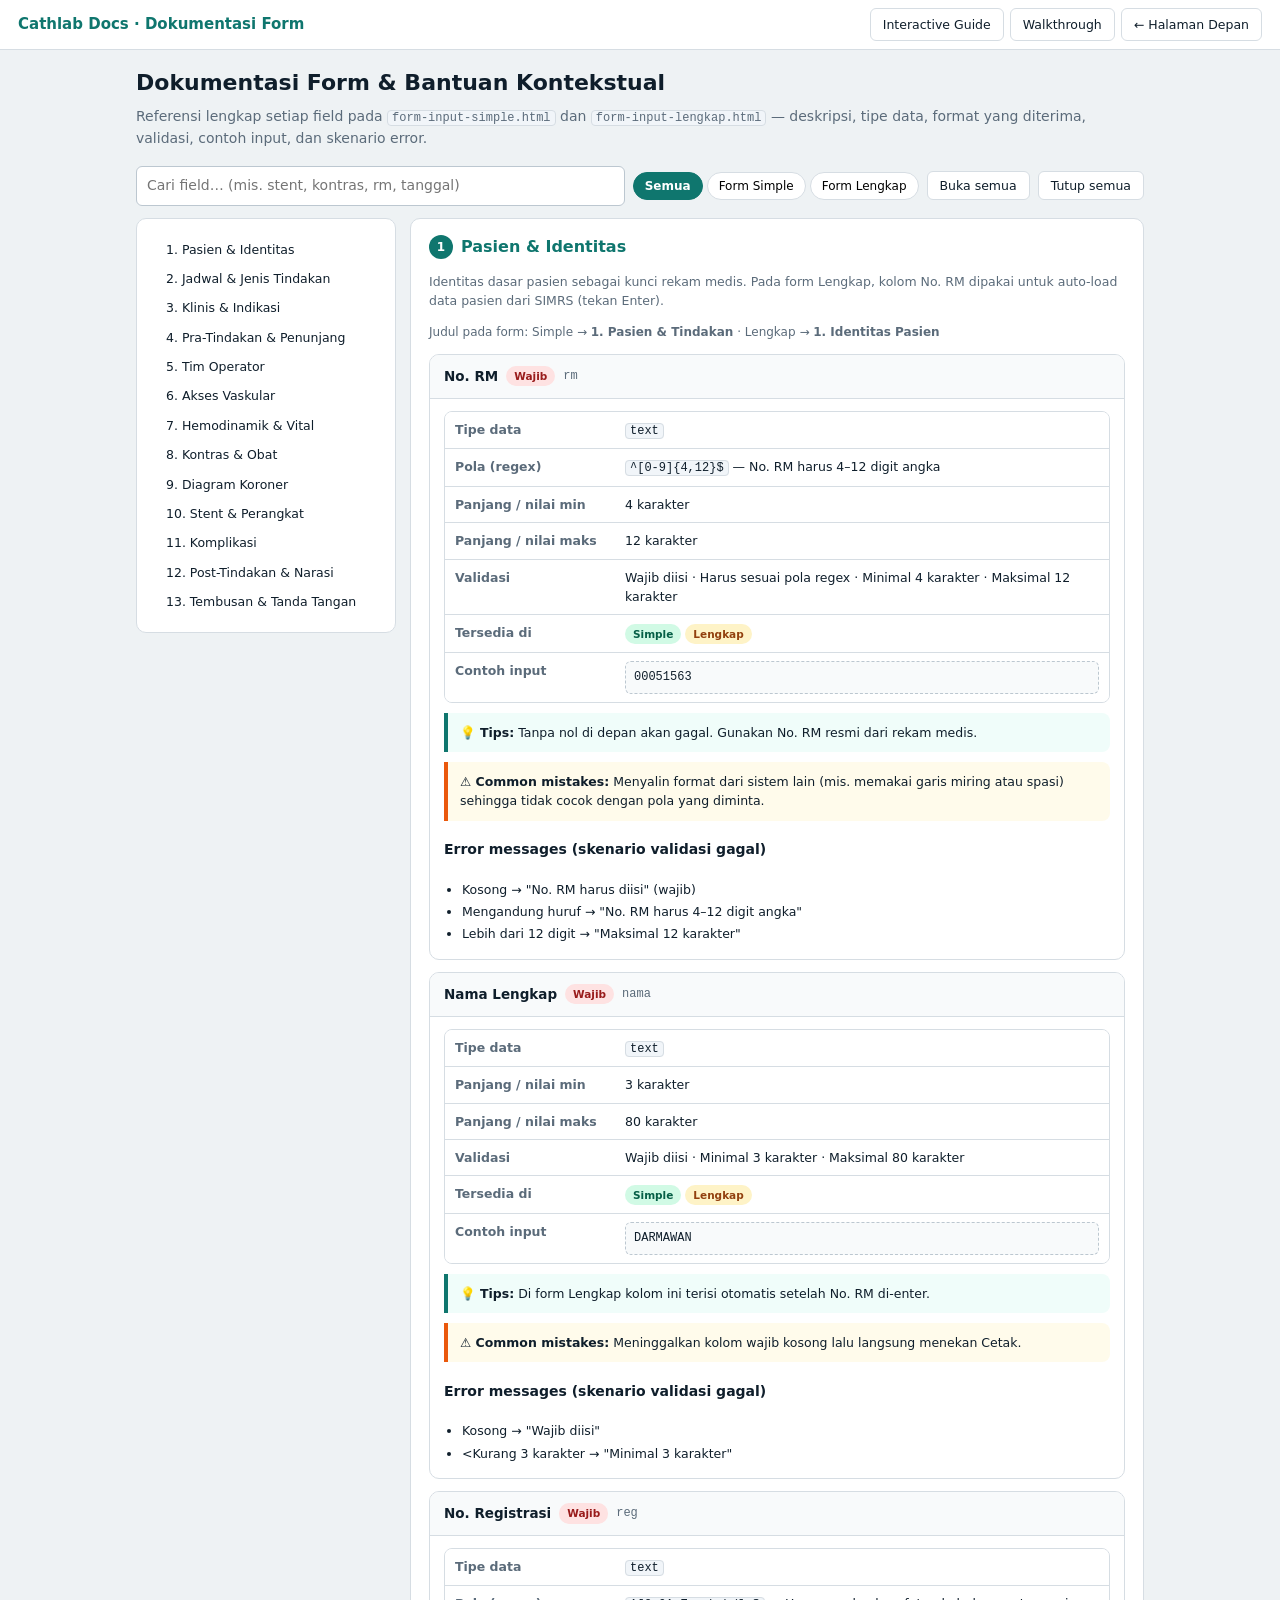
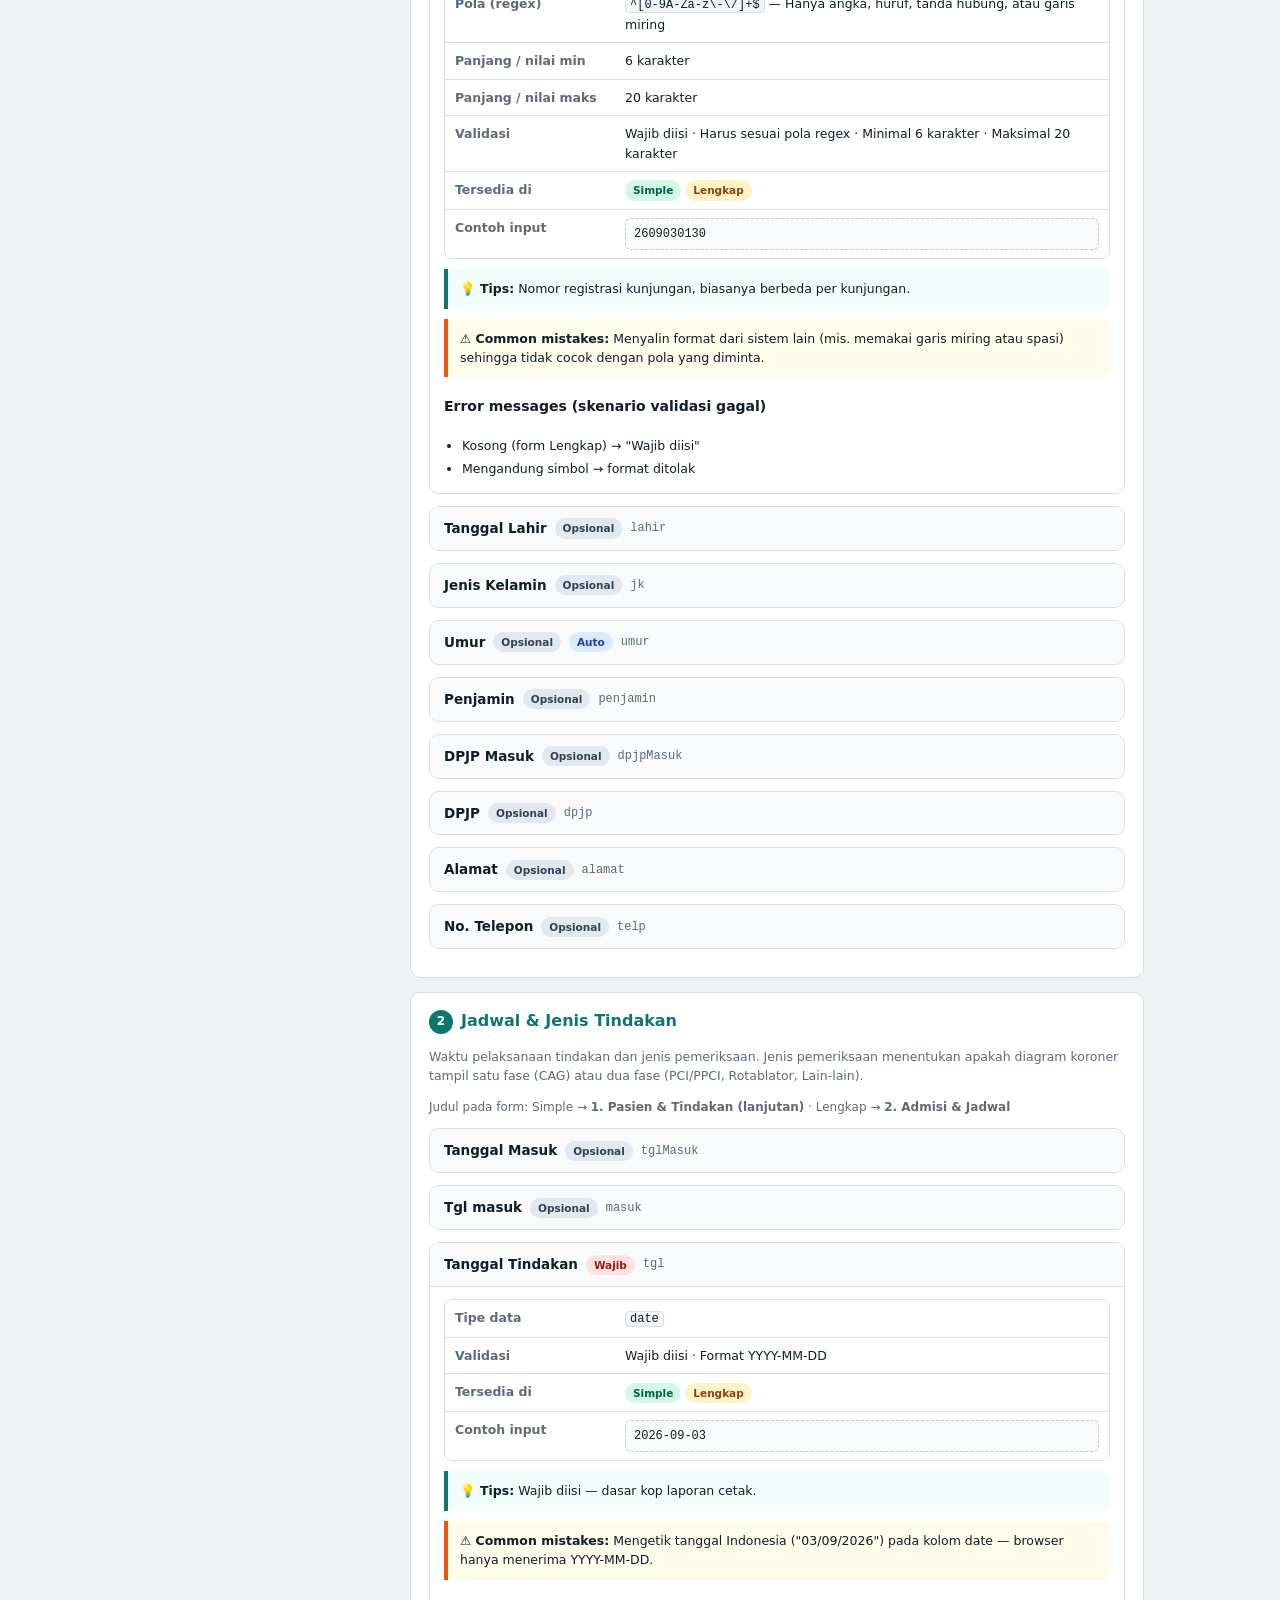
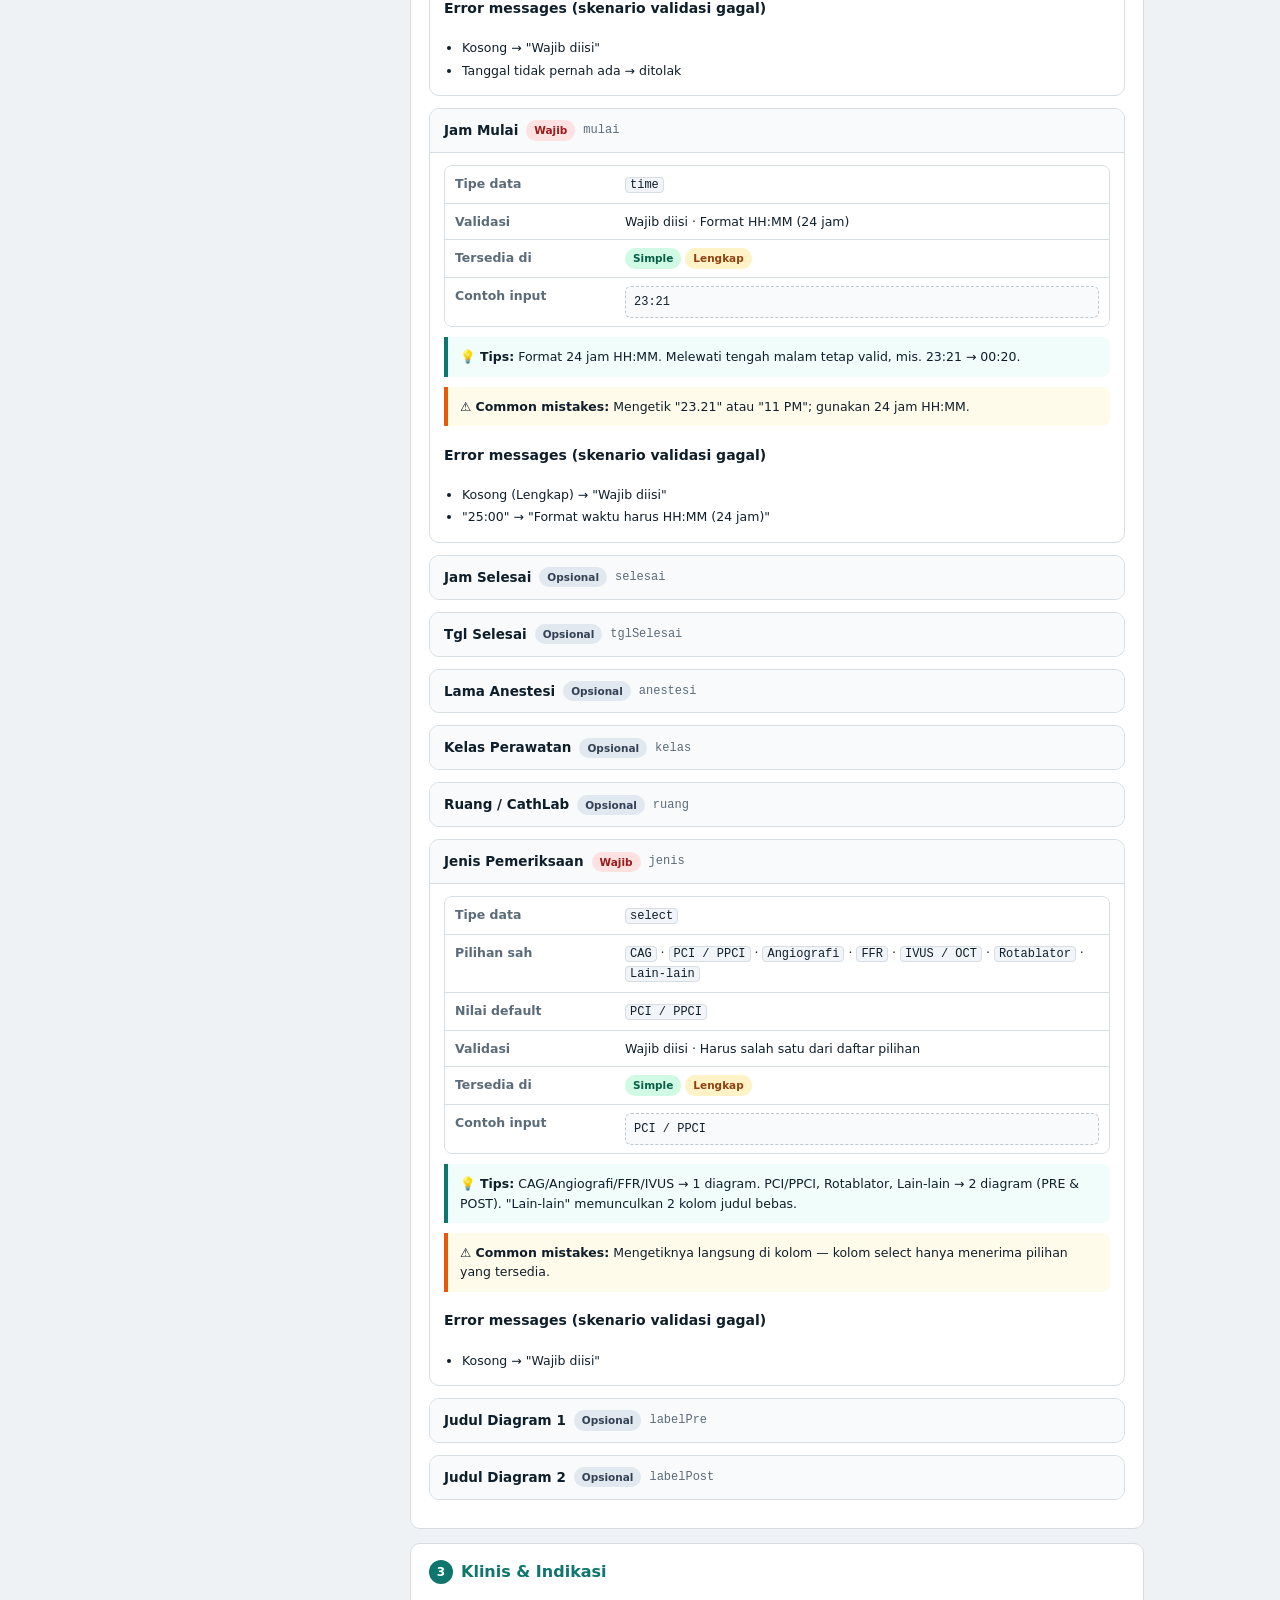
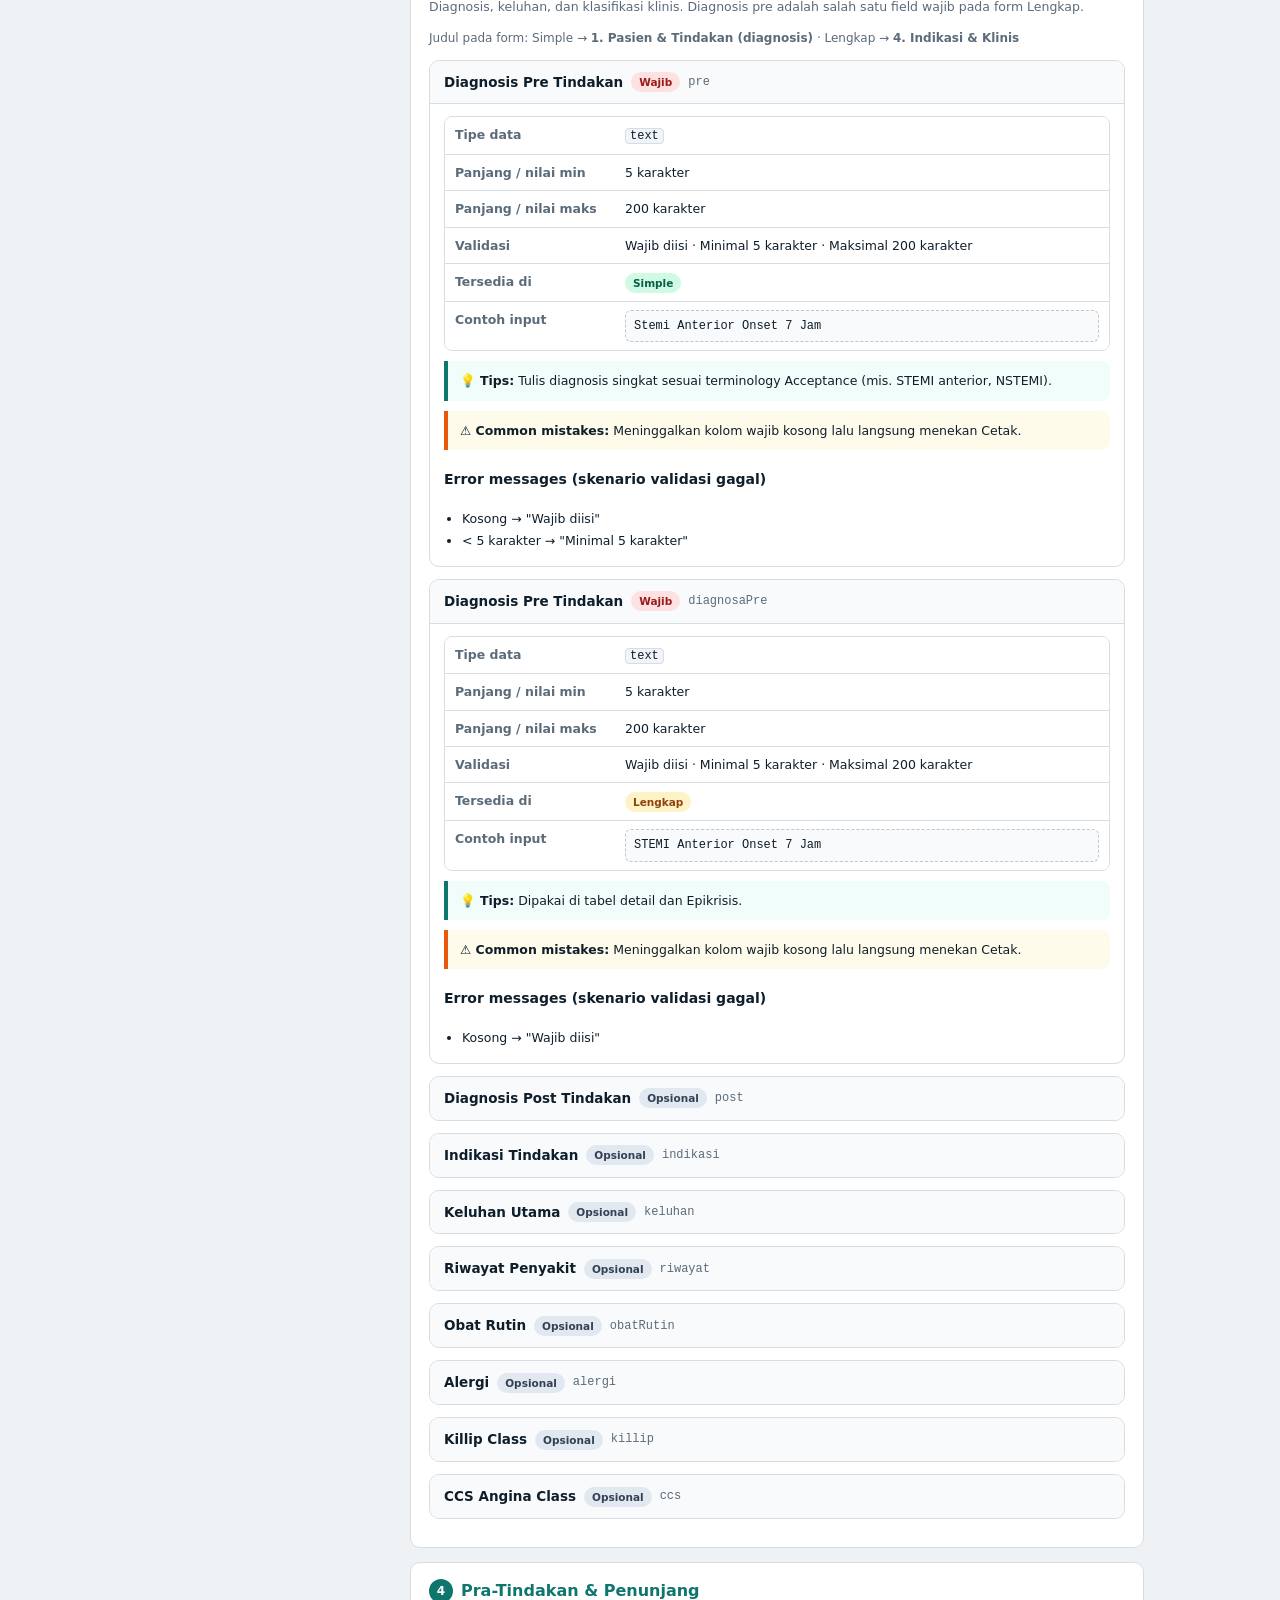
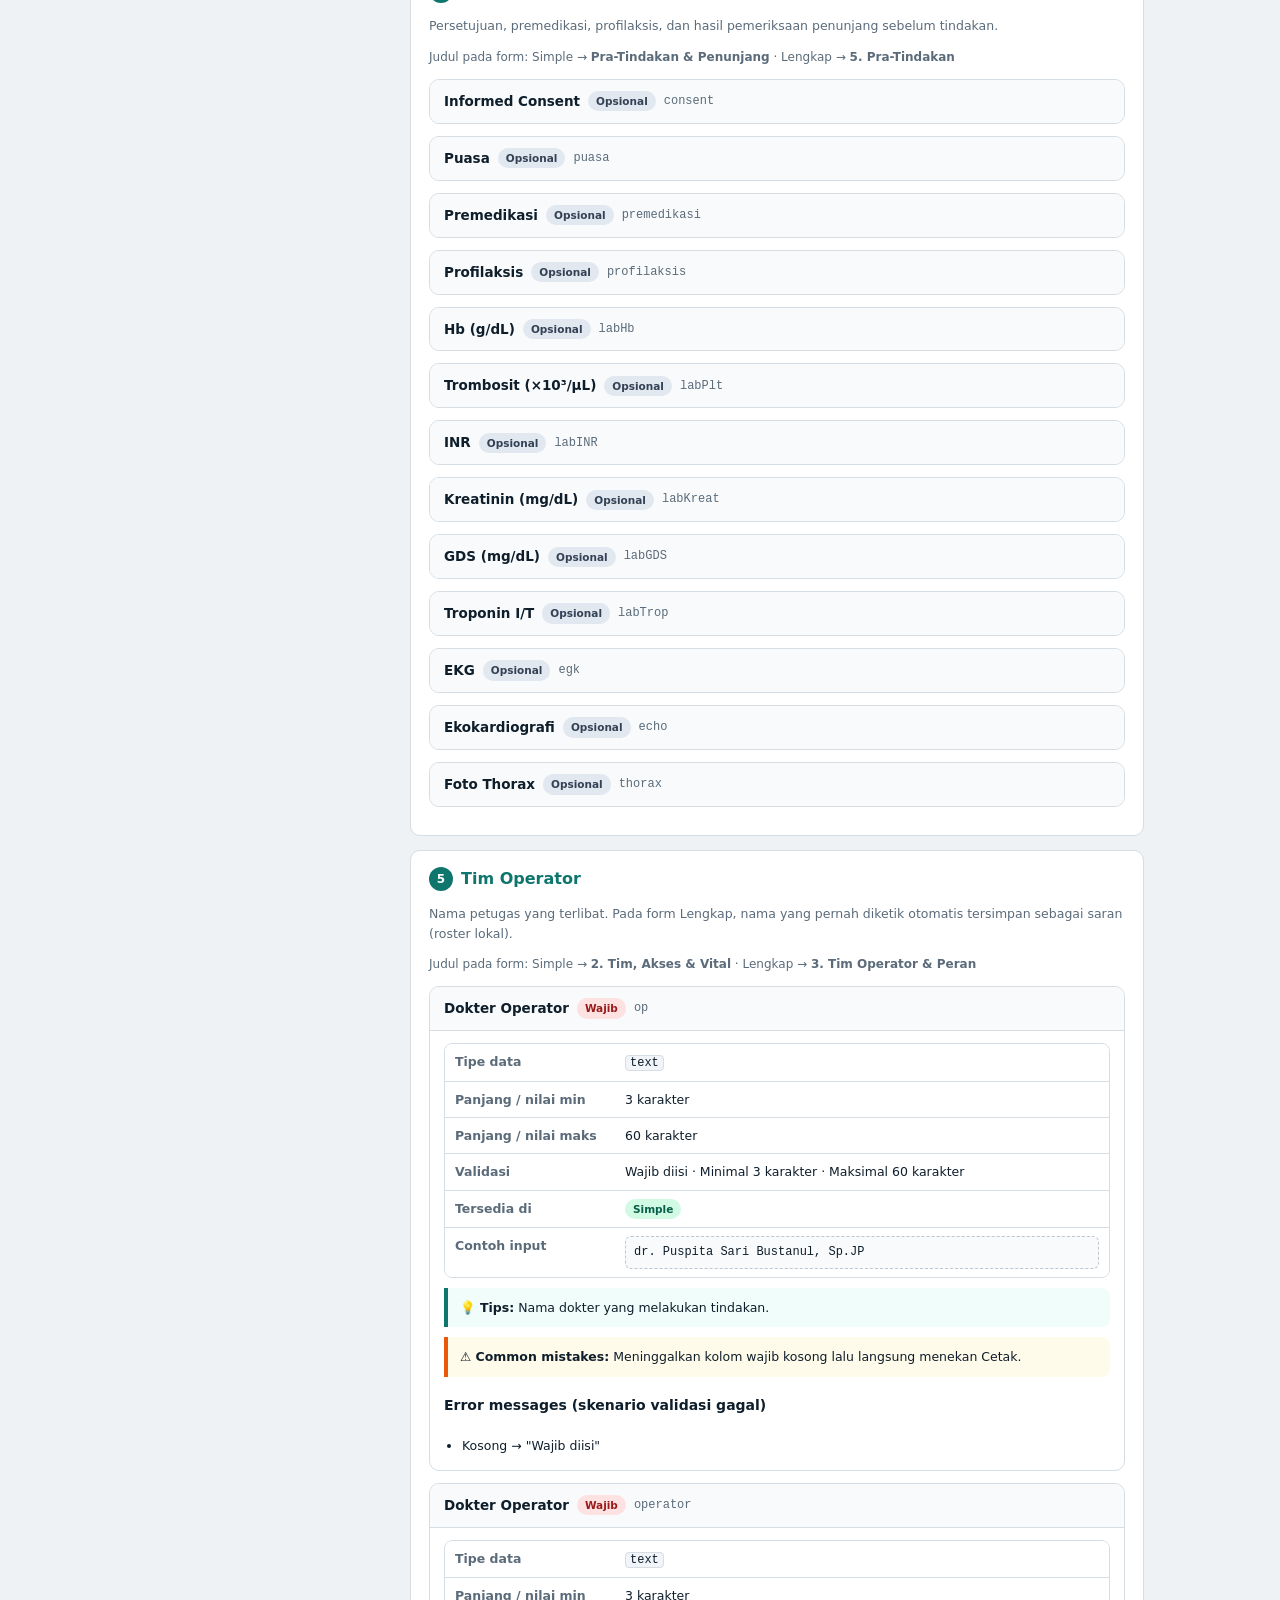
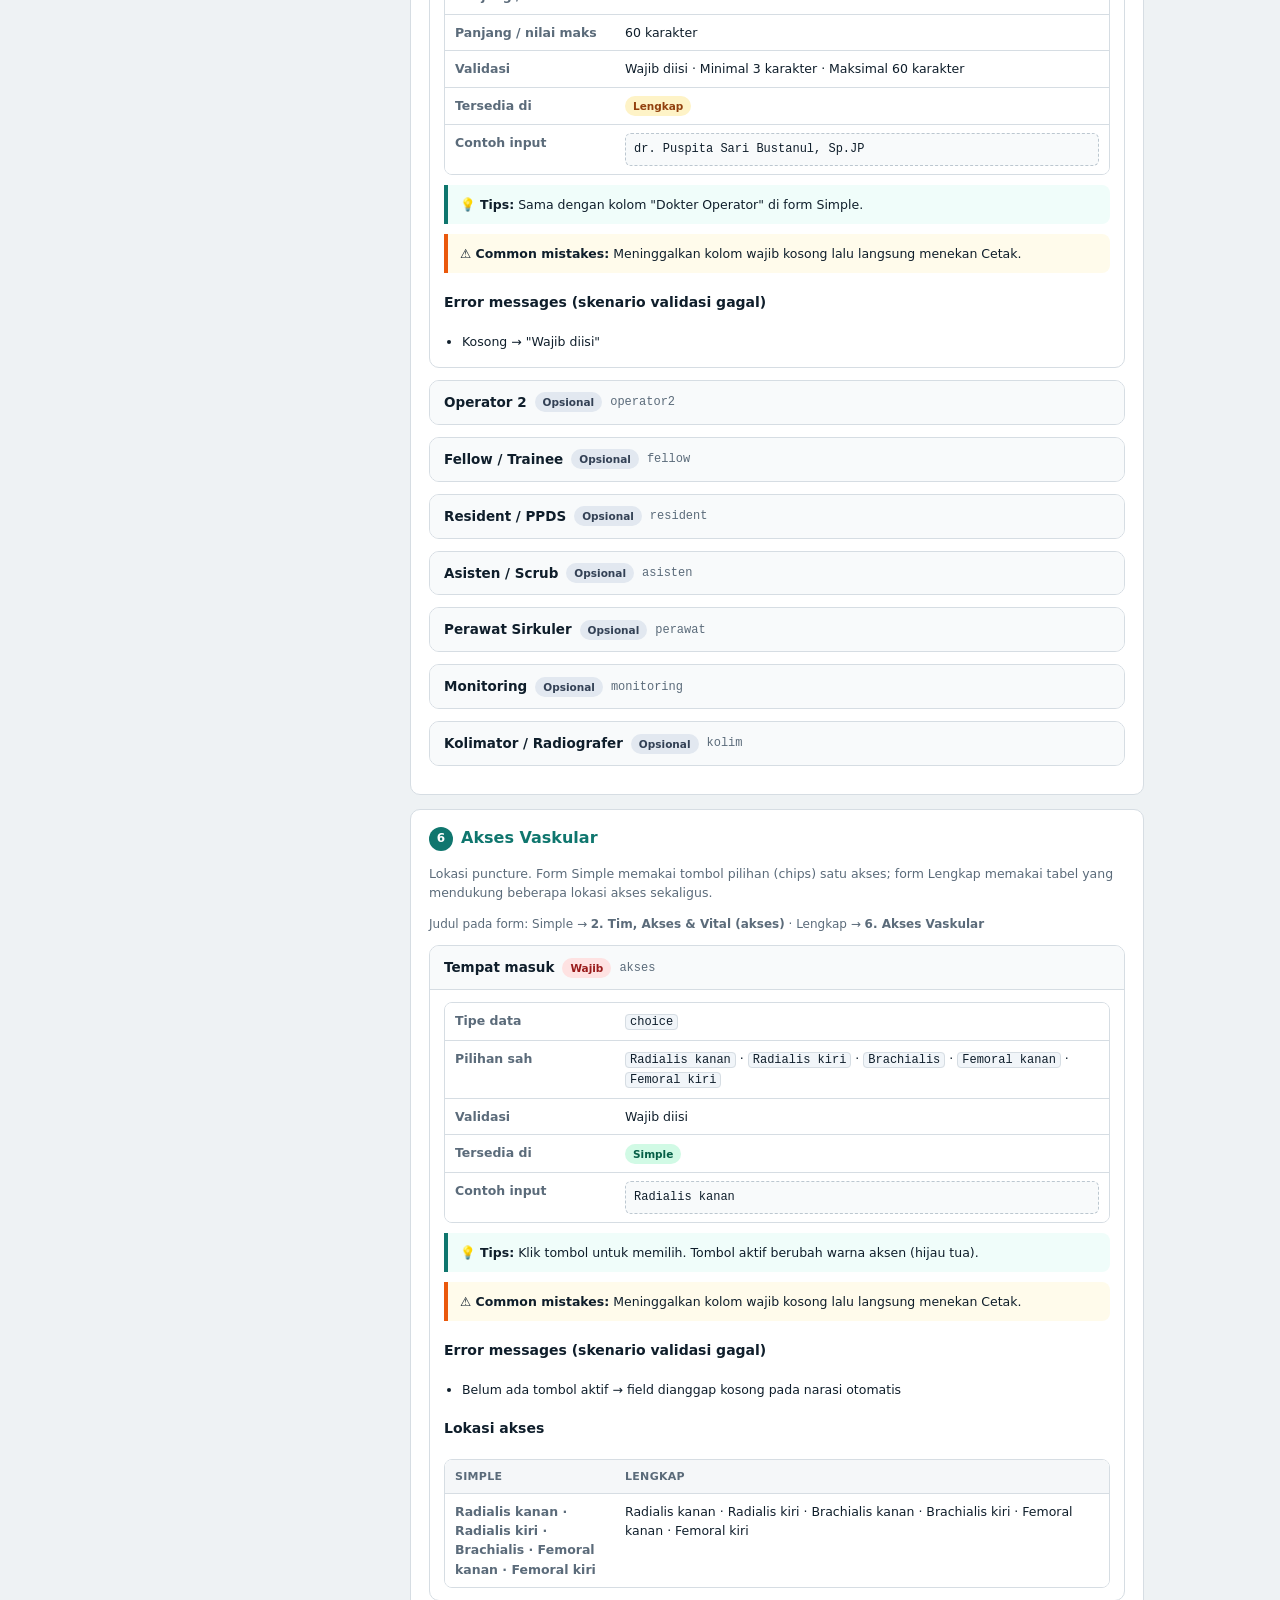
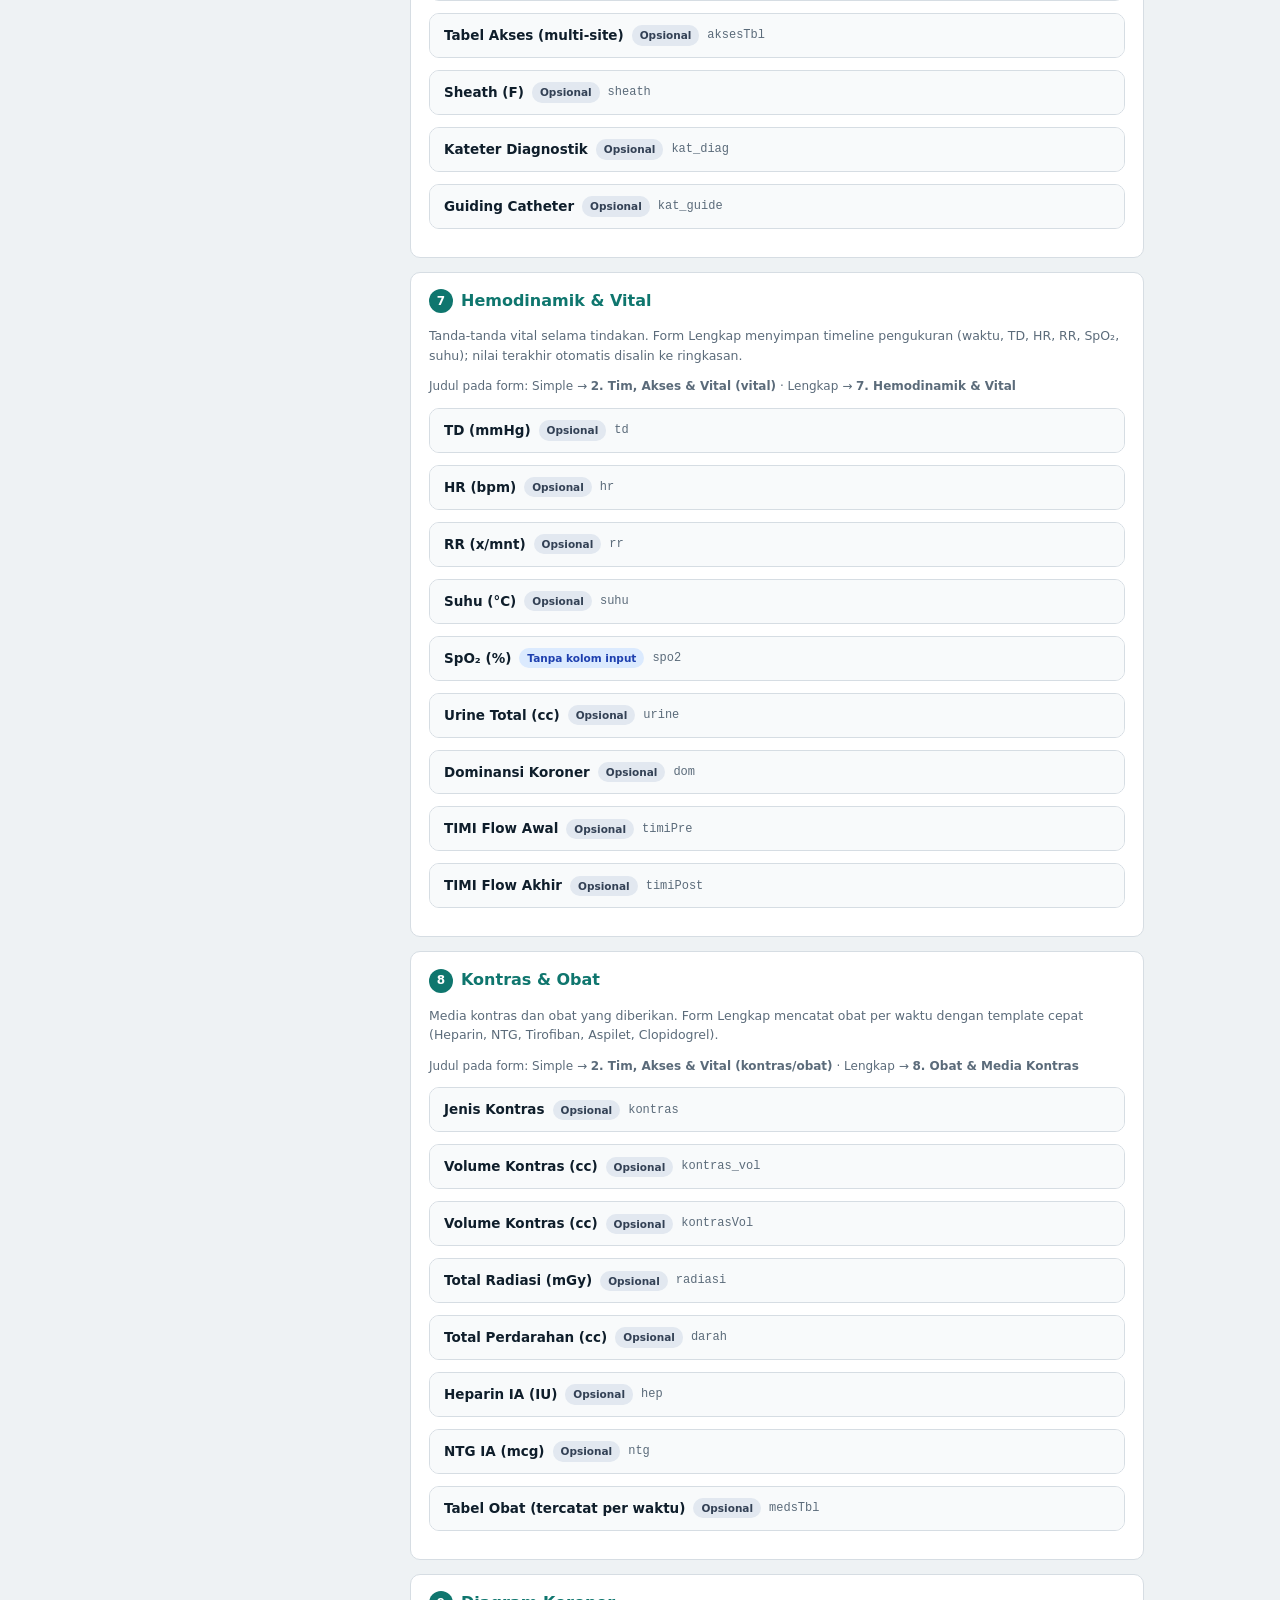
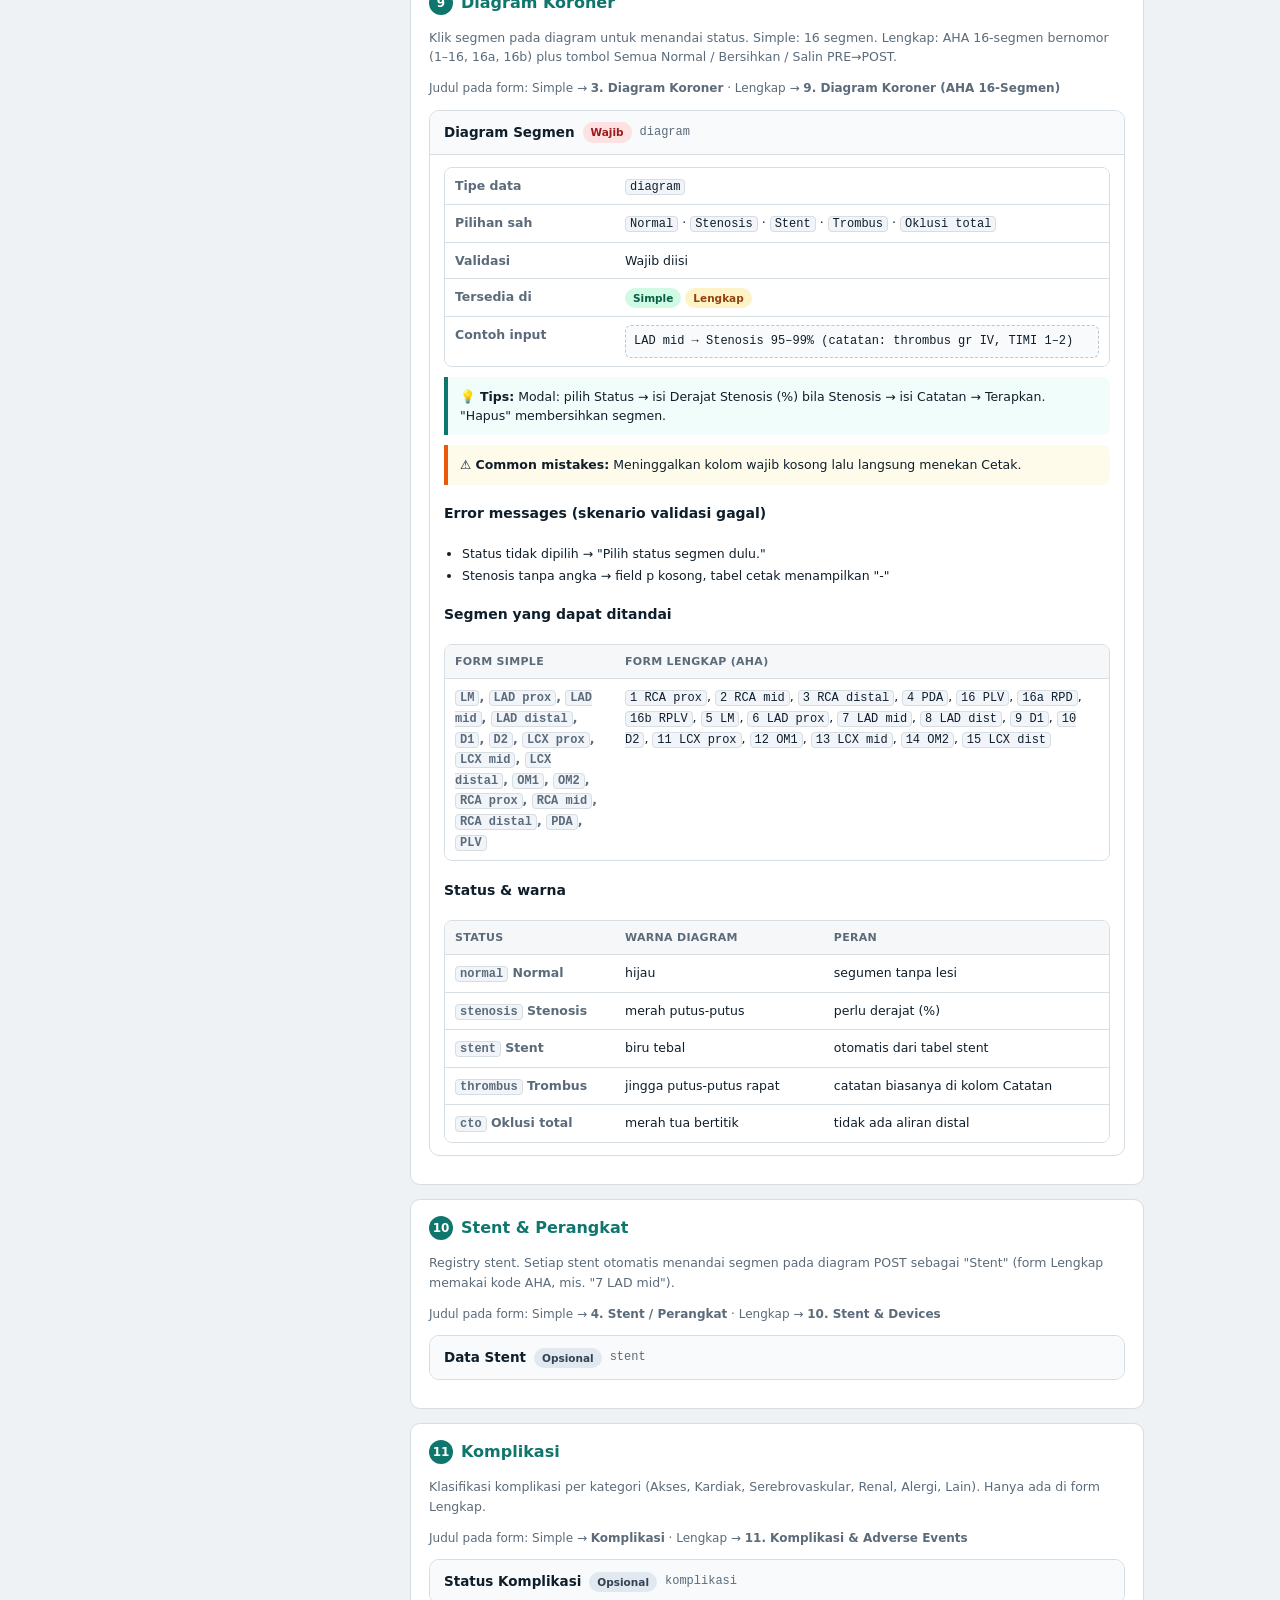
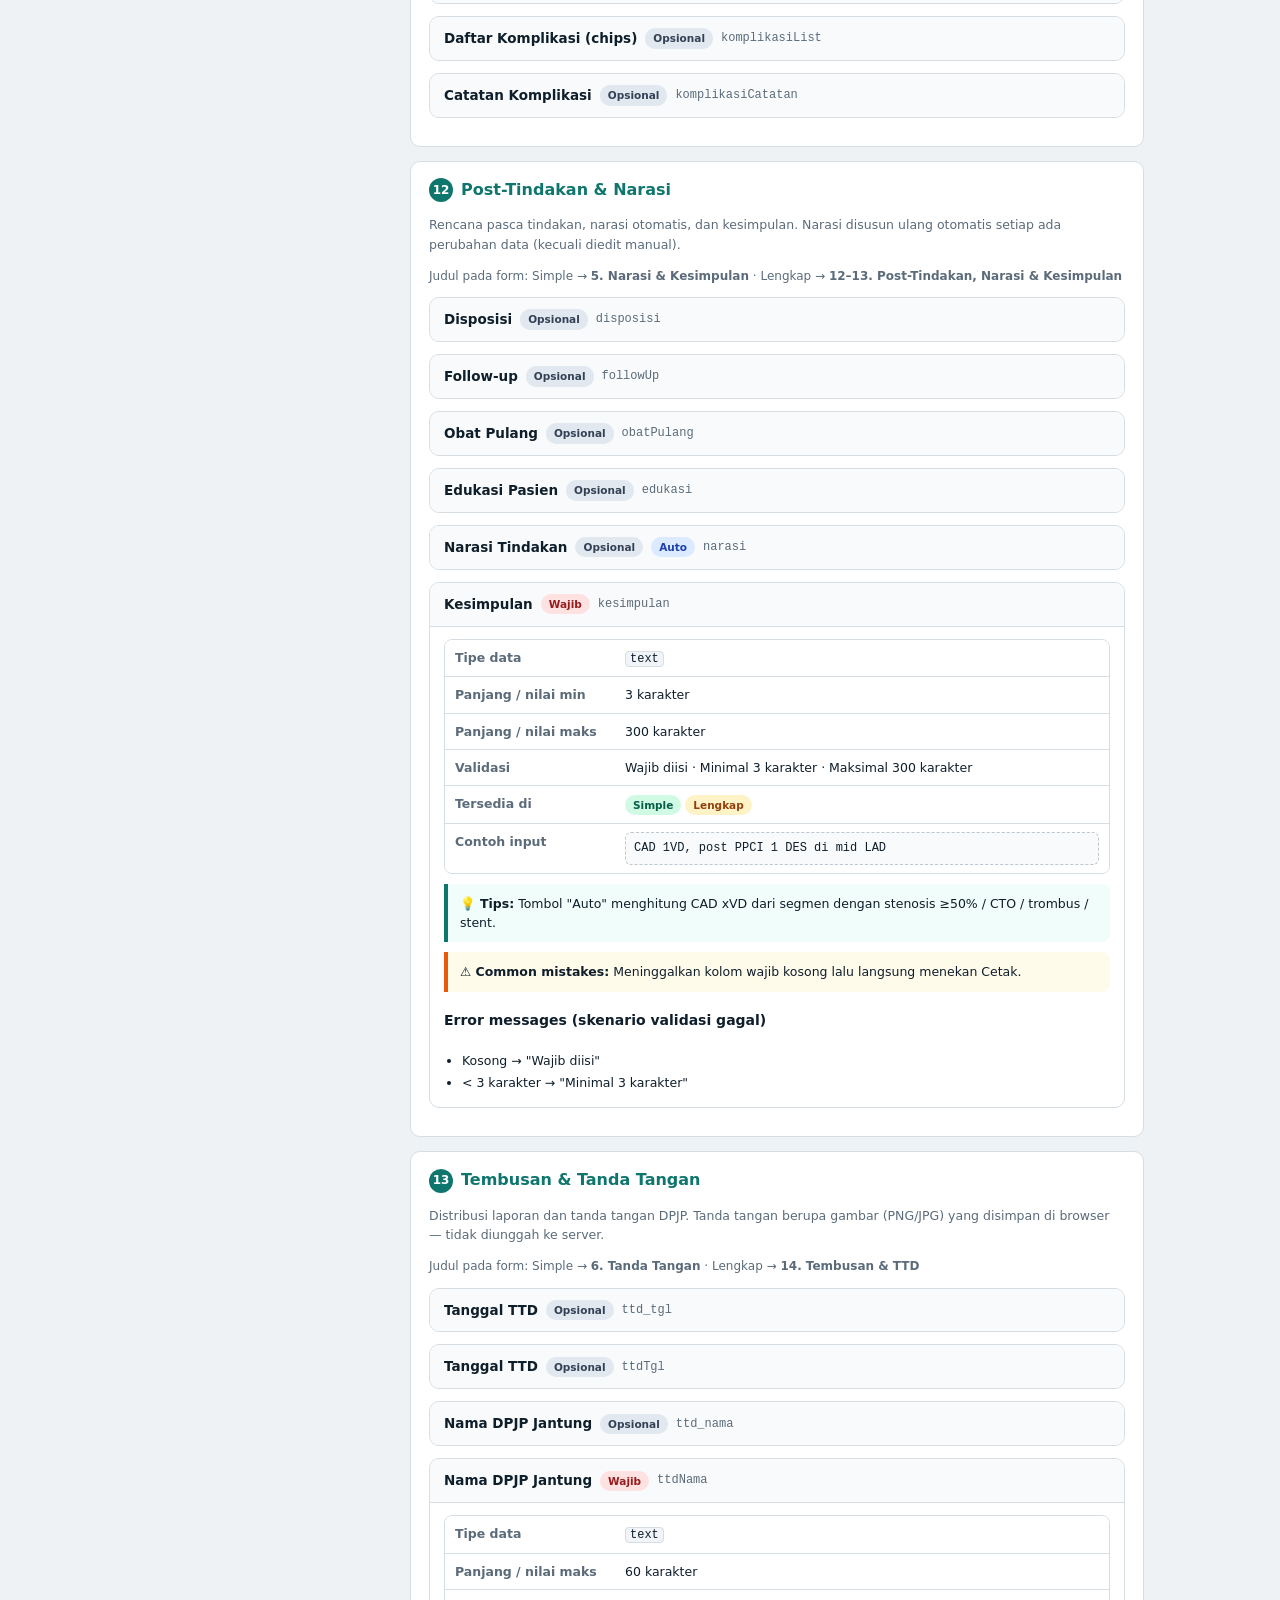
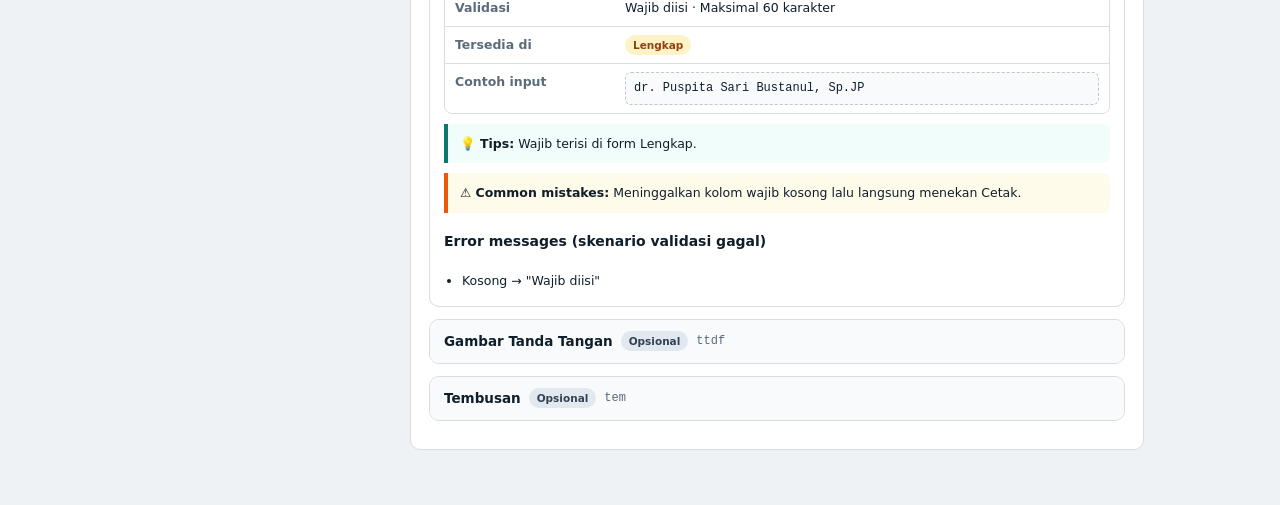
==== form-docs.html @ 3a21e148 "feat: add interactive guide (Driver.js), docs, walkthrough + GH Pages ready" ====
<!DOCTYPE html>
<html lang="id">
<head>
<meta charset="UTF-8">
<meta name="viewport" content="width=device-width,initial-scale=1">
<title>Dokumentasi Form Cathlab — Field Reference</title>
<link rel="stylesheet" href="css/docs.css">
<style>
.toolbar { display: flex; gap: 8px; flex-wrap: wrap; align-items: center; margin-bottom: 12px; }
.toolbar input[type=search] {
  flex: 1; min-width: 180px; padding: 8px 10px; border: 1px solid #bcc7d0;
  border-radius: 6px; font: inherit; background: #fff;
}
.toolbar input[type=search]:focus { outline: 2px solid var(--ac); outline-offset: -1px; }
.filters { display: flex; gap: 4px; }
.filters button { font-size: 12px; padding: 6px 11px; border: 1px solid var(--ln); border-radius: 14px; background: #fff; cursor: pointer; font-family: inherit; }
.filters button.on { background: var(--ac); border-color: var(--ac); color: #fff; font-weight: 600; }

.toc { position: sticky; top: 62px; z-index: 5; }
.toc a {
  display: block; font-size: 12.5px; padding: 5px 8px; border-radius: 6px;
  text-decoration: none; color: var(--ink); border-left: 3px solid transparent;
}
.toc a:hover { background: #f0fdfa; color: var(--ac); }
.toc a.on { border-left-color: var(--ac); background: #f0fdfa; color: var(--ac); font-weight: 600; }

.layout { display: grid; grid-template-columns: 260px 1fr; gap: 14px; align-items: start; }
@media (max-width: 900px) { .layout { grid-template-columns: 1fr; } .toc { position: static; } }

.doc { scroll-margin-top: 70px; }
.doc > h2 { display: flex; align-items: center; gap: 8px; }
.doc > h2 .n {
  display: inline-flex; align-items: center; justify-content: center;
  width: 24px; height: 24px; background: var(--ac); color: #fff;
  border-radius: 50%; font-size: 12px;
}
.fieldset { border: 1px solid var(--ln); border-radius: 10px; margin-bottom: 12px; overflow: hidden; background: #fff; }
.fieldset > summary {
  cursor: pointer; padding: 11px 14px; background: var(--card2);
  font-weight: 600; font-size: 13.5px; display: flex; align-items: center; gap: 8px; flex-wrap: wrap;
}
.fieldset > summary::-webkit-details-marker { display: none; }
.fieldset > summary .code { font-weight: 400; color: var(--mu); font-size: 12px; font-family: Consolas, monospace; }
.fbody { padding: 12px 14px; border-top: 1px solid var(--ln); }
.fbody table { font-size: 12.5px; }
.fbody td:first-child { width: 170px; font-weight: 600; color: var(--mu); }
.errlist { margin: 6px 0 0; padding-left: 18px; }
.errlist li { font-size: 12.5px; margin-bottom: 3px; }
.ex { background: #f8fafb; border: 1px dashed #bcc7d0; border-radius: 6px; padding: 6px 8px; font-family: Consolas, monospace; font-size: 12px; }
.empty { padding: 30px; text-align: center; color: var(--mu); }
</style>
</head>
<body>

<div class="dbar">
  <div class="t">Cathlab Docs · Dokumentasi Form</div>
  <nav>
    <a href="form-guide.html">Interactive Guide</a>
    <a href="form-walkthrough.html">Walkthrough</a>
    <a href="index.html">← Halaman Depan</a>
  </nav>
</div>

<main>
  <div class="page-head">
    <h1>Dokumentasi Form &amp; Bantuan Kontekstual</h1>
    <p>Referensi lengkap setiap field pada <code>form-input-simple.html</code> dan <code>form-input-lengkap.html</code> — deskripsi, tipe data, format yang diterima, validasi, contoh input, dan skenario error.</p>
  </div>

  <div class="toolbar">
    <input type="search" id="q" placeholder="Cari field… (mis. stent, kontras, rm, tanggal)">
    <div class="filters" id="filters">
      <button data-f="all" class="on">Semua</button>
      <button data-f="simple">Form Simple</button>
      <button data-f="lengkap">Form Lengkap</button>
    </div>
    <button class="btn" id="expandAll">Buka semua</button>
    <button class="btn" id="collapseAll">Tutup semua</button>
  </div>

  <div class="layout">
    <aside class="card toc" id="toc"></aside>
    <section id="docs"></section>
  </div>
</main>

<div id="toast"></div>

<script src="js/docs-common.js"></script>
<script src="js/form-schema.js"></script>
<script>
(function () {
  'use strict';
  var $ = Docs.$, esc = Docs.esc;
  var filter = 'all', query = '';

  function fmtSpec(f) {
    var rows = [];
    rows.push(['Tipe data', '<code>' + esc(f.type || 'text') + '</code>']);
    if (f.pattern) rows.push(['Pola (regex)', '<code>' + esc(f.pattern) + '</code>' + (f.patternMsg ? ' — ' + esc(f.patternMsg) : '')]);
    if (f.min != null) rows.push(['Panjang / nilai min', String(f.min) + (f.type === 'text' ? ' karakter' : '')]);
    if (f.max != null) rows.push(['Panjang / nilai maks', String(f.max) + (f.type === 'text' ? ' karakter' : '')]);
    if (f.options && f.options.length) rows.push(['Pilihan sah', f.options.filter(function (o) { return o !== ''; }).map(function (o) { return '<code>' + esc(o) + '</code>'; }).join(' · ')]);
    if (f.default != null) rows.push(['Nilai default', '<code>' + esc(f.default) + '</code>']);
    if (f.depends) rows.push(['Tampil bila', 'field <code>' + esc(f.depends) + '</code> bernilai dua fase (PCI/PPCI, Rotablator, Lain-lain)']);
    if (f.auto) rows.push(['Pengisian', 'otomatis oleh sistem']);
    return rows;
  }

  function validationText(f) {
    var v = [];
    if (f.required) v.push('Wajib diisi');
    if (f.type === 'number') v.push('Numerik' + (f.min != null ? ' ' + f.min + '–' + f.max : ''));
    if (f.type === 'date') v.push('Format YYYY-MM-DD');
    if (f.type === 'time') v.push('Format HH:MM (24 jam)');
    if (f.type === 'select') v.push('Harus salah satu dari daftar pilihan');
    if (f.pattern) v.push('Harus sesuai pola regex');
    if (f.min != null && f.type === 'text') v.push('Minimal ' + f.min + ' karakter');
    if (f.max != null && f.type === 'text') v.push('Maksimal ' + f.max + ' karakter');
    if (!v.length) v.push('Tidak ada validasi wajib');
    return v.join(' · ');
  }

  function fieldBlock(f, sec) {
    var spec = fmtSpec(f);
    var errs = (f.errors && f.errors.length)
      ? '<ul class="errlist">' + f.errors.map(function (e) { return '<li>' + esc(e) + '</li>'; }).join('') + '</ul>'
      : '<p class="muted small" style="margin:4px 0 0">Tidak ada skenario error khusus.</p>';

    var extra = '';
    if (f.k === 'diagram') {
      extra = '<h4>Segmen yang dapat ditandai</h4><div class="tw"><table><thead><tr><th>Form Simple</th><th>Form Lengkap (AHA)</th></tr></thead><tbody><tr>' +
        '<td>' + (sec.segmentsSimple || []).map(function (s) { return '<code>' + esc(s) + '</code>'; }).join(', ') + '</td>' +
        '<td>' + (sec.segmentsLengkap || []).map(function (s) { return '<code>' + esc(s[0] + ' ' + s[1]) + '</code>'; }).join(', ') + '</td></tr></tbody></table></div>' +
        '<h4>Status &amp; warna</h4><div class="tw"><table><thead><tr><th>Status</th><th>Warna diagram</th><th>Peran</th></tr></thead><tbody>' +
        '<tr><td><code>normal</code> Normal</td><td>hijau</td><td>segumen tanpa lesi</td></tr>' +
        '<tr><td><code>stenosis</code> Stenosis</td><td>merah putus-putus</td><td>perlu derajat (%)</td></tr>' +
        '<tr><td><code>stent</code> Stent</td><td>biru tebal</td><td>otomatis dari tabel stent</td></tr>' +
        '<tr><td><code>thrombus</code> Trombus</td><td>jingga putus-putus rapat</td><td>catatan biasanya di kolom Catatan</td></tr>' +
        '<tr><td><code>cto</code> Oklusi total</td><td>merah tua bertitik</td><td>tidak ada aliran distal</td></tr>' +
        '</tbody></table></div>';
    }
    if (f.k === 'stent') {
      extra = '<h4>Kolom tabel stent</h4><div class="tw"><table><thead><tr><th>Kolom</th><th>Tipe</th><th>Contoh</th><th>Catatan</th></tr></thead><tbody>' +
        '<tr><td>Segmen</td><td>select (daftar segmen)</td><td><code>7 LAD mid</code></td><td>Lengkap memakai kode AHA, Simple memakai nama</td></tr>' +
        '<tr><td>Tipe</td><td>select</td><td><code>DES</code> / <code>BMS</code> / <code>DCB</code></td><td>Lengkap menambah Scaffold &amp; Lain</td></tr>' +
        '<tr><td>Merek</td><td>text</td><td><code>Eternia</code></td><td>Ikut tampil di catatan segmen diagram</td></tr>' +
        '<tr><td>Dia × Panjang</td><td>text</td><td><code>3.0</code> × <code>24</code></td><td>Satuan mm</td></tr>' +
        '<tr><td>Tekanan / Post-dil</td><td>text</td><td><code>10</code> / <code>12</code></td><td>Satuan atm</td></tr>' +
        '<tr><td>No. Lot &amp; Exp.</td><td>text / date</td><td><code>ETN2024A</code></td><td>Hanya di form Lengkap</td></tr>' +
        '<tr><td>Direct</td><td>checkbox</td><td><code>✓</code></td><td>Hanya di form Lengkap; memengaruhi narasi</td></tr>' +
        '</tbody></table></div>';
    }
    if (f.k === 'akses') {
      extra = '<h4>Lokasi akses</h4><div class="tw"><table><thead><tr><th>Simple</th><th>Lengkap</th></tr></thead><tbody><tr>' +
        '<td>Radialis kanan · Radialis kiri · Brachialis · Femoral kanan · Femoral kiri</td>' +
        '<td>Radialis kanan · Radialis kiri · Brachialis kanan · Brachialis kiri · Femoral kanan · Femoral kiri</td></tr></tbody></table></div>';
    }

    return '<details class="fieldset" data-keys="' + esc((f.k + ' ' + f.label + ' ' + (f.example || '')).toLowerCase()) + '"' + (f.required ? ' open' : '') + '>' +
      '<summary>' + esc(f.label.replace(/\s*\*$/, '')) +
      (f.required ? ' <span class="tag tag-req">Wajib</span>' : (f.virtual ? ' <span class="tag tag-auto">Tanpa kolom input</span>' : ' <span class="tag tag-opt">Opsional</span>')) +
      (f.auto ? ' <span class="tag tag-auto">Auto</span>' : '') +
      ' <span class="code">' + esc(f.k) + '</span></summary>' +
      '<div class="fbody">' +
      '<div class="tw"><table><tbody>' +
      spec.map(function (r) { return '<tr><td>' + esc(r[0]) + '</td><td>' + r[1] + '</td></tr>'; }).join('') +
      '<tr><td>Validasi</td><td>' + esc(validationText(f)) + '</td></tr>' +
      '<tr><td>Tersedia di</td><td>' + (f.f || ['S', 'L']).map(function (x) { return '<span class="tag tag-' + x + '">' + (x === 'S' ? 'Simple' : 'Lengkap') + '</span>'; }).join(' ') + '</td></tr>' +
      '<tr><td>Contoh input</td><td><div class="ex">' + esc(f.example || '—') + '</div></td></tr>' +
      '</tbody></table></div>' +
      (f.tips ? '<div class="callout">💡 <b>Tips:</b> ' + esc(f.tips) + '</div>' : '') +
      '<div class="callout warn"><b>⚠ Common mistakes:</b> ' + esc(commonMistake(f)) + '</div>' +
      '<h4>Error messages (skenario validasi gagal)</h4>' + errs +
      extra +
      '</div></details>';
  }

  function commonMistake(f) {
    if (f.pattern) return 'Menyalin format dari sistem lain (mis. memakai garis miring atau spasi) sehingga tidak cocok dengan pola yang diminta.';
    if (f.type === 'number') return 'Mengetik satuan di dalam angka ("150 cc") atau memakai koma desimal pada kolom angka.';
    if (f.type === 'date') return 'Mengetik tanggal Indonesia ("03/09/2026") pada kolom date — browser hanya menerima YYYY-MM-DD.';
    if (f.type === 'time') return 'Mengetik "23.21" atau "11 PM"; gunakan 24 jam HH:MM.';
    if (f.type === 'select') return 'Mengetiknya langsung di kolom — kolom select hanya menerima pilihan yang tersedia.';
    return 'Meninggalkan kolom wajib kosong lalu langsung menekan Cetak.';
  }

  function render() {
    var q = query.trim().toLowerCase();
    var html = '';
    var toc = '';
    var count = 0;

    CathlabSchema.SECTIONS.forEach(function (sec) {
      var fields = sec.fields.filter(function (f) {
        var inForm = (filter === 'all') || (f.f && f.f.indexOf(filter) >= 0);
        if (!inForm) return false;
        if (!q) return true;
        var hay = (f.k + ' ' + f.label + ' ' + (f.example || '') + ' ' + (f.tips || '')).toLowerCase();
        return hay.indexOf(q) >= 0;
      });
      if (!fields.length) return;
      count += fields.length;

      toc += '<a href="#' + sec.id + '">' + sec.n + '. ' + esc(sec.title) + '</a>';
      html += '<div class="card doc" id="' + sec.id + '">' +
        '<h2><span class="n">' + sec.n + '</span>' + esc(sec.title) + '</h2>' +
        '<p class="hint">' + esc(sec.desc) + '</p>' +
        '<p class="small muted">Judul pada form: Simple → <b>' + esc(sec.simpleTitle || sec.title) + '</b>' +
        (sec.lengkapTitle ? ' · Lengkap → <b>' + esc(sec.lengkapTitle) + '</b>' : '') + '</p>' +
        fields.map(function (f) { return fieldBlock(f, sec); }).join('') +
        '</div>';
    });

    $('#docs').innerHTML = html || '<div class="card empty">Tidak ada field yang cocok dengan pencarian/filter ini.<br><span class="small">Coba kata kunci lain atau pilih filter "Semua".</span></div>';
    $('#toc').innerHTML = toc || '<p class="muted small">Tidak ada hasil.</p>';
    $('#q').setAttribute('aria-label', 'Cari field');
    Docs.toast(count + ' field ditampilkan.', '');
  }

  $('#q').addEventListener('input', Docs.guard(function (e) { query = e.target.value; render(); }, 'pencarian'));
  $('#filters').addEventListener('click', Docs.guard(function (e) {
    var b = e.target.closest('button[data-f]'); if (!b) return;
    filter = b.dataset.f;
    Docs.$$('#filters button').forEach(function (x) { x.classList.toggle('on', x === b); });
    render();
  }, 'filter form'));
  $('#expandAll').onclick = Docs.guard(function () { Docs.$$('details.fieldset').forEach(function (d) { d.open = true; }); }, 'buka semua');
  $('#collapseAll').onclick = Docs.guard(function () { Docs.$$('details.fieldset').forEach(function (d) { d.open = false; }); }, 'tutup semua');

  /* Highlight TOC saat scroll */
  window.addEventListener('scroll', Docs.guard(function () {
    var links = Docs.$$('#toc a'), best = null;
    links.forEach(function (a) {
      var el = document.getElementById(a.getAttribute('href').slice(1));
      if (el && el.getBoundingClientRect().top <= 90) best = a;
    });
    links.forEach(function (a) { a.classList.toggle('on', a === best); });
  }, 'scroll spy'), { passive: true });

  render();
})();
</script>
</body>
</html>
---- css/docs.css ----
/* =========================================================
   Dokumentasi Cathlab — shared styles
   Konsisten dengan form-input-simple / form-input-lengkap
   ========================================================= */
:root {
  --ac: #0f766e;
  --ac2: #0d9488;
  --ink: #0f1e2b;
  --mu: #5b6b7a;
  --ln: #d6dde3;
  --bg: #eef2f4;
  --ok: #16a34a;
  --warn: #ea580c;
  --err: #dc2626;
  --info: #2563eb;
  --card: #fff;
  --card2: #f8fafb;
}
* { box-sizing: border-box; }
html { scroll-behavior: smooth; }
body {
  margin: 0;
  font: 14px/1.55 "Segoe UI", system-ui, Arial, sans-serif;
  background: var(--bg);
  color: var(--ink);
}

/* ---------- topbar ---------- */
.dbar {
  position: sticky; top: 0; z-index: 40;
  background: rgba(255,255,255,.97);
  backdrop-filter: blur(6px);
  border-bottom: 1px solid var(--ln);
  padding: 8px 18px;
  display: flex; align-items: center; justify-content: space-between;
  gap: 10px; flex-wrap: wrap;
}
.dbar .t { font-weight: 700; font-size: 15px; color: var(--ac); }
.dbar nav { display: flex; gap: 6px; flex-wrap: wrap; }
.dbar nav a, .btn {
  font-size: 12.5px; padding: 6px 12px; border: 1px solid var(--ln);
  border-radius: 6px; background: #fff; color: var(--ink);
  text-decoration: none; cursor: pointer; font-family: inherit;
  display: inline-block;
}
.dbar nav a:hover, .btn:hover { background: #f5f7f9; }
.dbar nav a.on { background: var(--ac); border-color: var(--ac); color: #fff; font-weight: 600; }
.btn-ac { background: var(--ac); border-color: var(--ac); color: #fff; font-weight: 600; }
.btn-ac:hover { background: var(--ac2); }
.btn:disabled { opacity: .45; cursor: not-allowed; }

/* ---------- layout ---------- */
main { max-width: 1040px; margin: 16px auto; padding: 0 16px 60px; }
.page-head { margin-bottom: 16px; }
.page-head h1 { margin: 0 0 6px; font-size: 22px; }
.page-head p { margin: 0; color: var(--mu); }
.card {
  background: var(--card); border: 1px solid var(--ln);
  border-radius: 10px; padding: 16px 18px; margin-bottom: 14px;
}
.card h2 {
  margin: 0 0 10px; font-size: 16px; color: var(--ac);
  display: flex; align-items: center; gap: 8px;
}
.card h3 { margin: 14px 0 6px; font-size: 13.5px; color: var(--ac); }
.card h3:first-child { margin-top: 0; }
.hint { font-size: 12.5px; color: var(--mu); }
code, kbd {
  font-family: Consolas, "SF Mono", monospace; font-size: 12px;
  background: #f1f5f9; border: 1px solid var(--ln); border-radius: 4px; padding: 0 4px;
}
.grid2 { display: grid; grid-template-columns: 1fr 1fr; gap: 12px; }
@media (max-width: 760px) { .grid2 { grid-template-columns: 1fr; } }

/* ---------- badges ---------- */
.tag {
  display: inline-block; font-size: 10.5px; font-weight: 700;
  padding: 2px 8px; border-radius: 10px; vertical-align: middle;
}
.tag-req { background: #fee2e2; color: #991b1b; }
.tag-opt { background: #e2e8f0; color: #334155; }
.tag-auto { background: #dbeafe; color: #1e40af; }
.tag-S { background: #d1fae5; color: #065f46; }
.tag-L { background: #fef3c7; color: #92400e; }

/* ---------- tabel ---------- */
.tw { overflow-x: auto; border: 1px solid var(--ln); border-radius: 8px; }
table { border-collapse: collapse; width: 100%; font-size: 12.5px; background: #fff; }
th, td { padding: 8px 10px; text-align: left; border-bottom: 1px solid var(--ln); vertical-align: top; }
th { background: #f5f7f9; font-size: 11px; text-transform: uppercase; letter-spacing: .3px; color: var(--mu); }
tr:last-child td { border-bottom: 0; }

/* ---------- toast ---------- */
#toast {
  position: fixed; bottom: 20px; left: 50%; transform: translateX(-50%);
  background: var(--ink); color: #fff; padding: 10px 18px; border-radius: 8px;
  z-index: 200; display: none; max-width: 92vw; box-shadow: 0 4px 20px #0003;
}
#toast.show { display: block; }
#toast.err { background: var(--err); }
#toast.ok { background: var(--ok); }

/* ---------- util ---------- */
.muted { color: var(--mu); }
.small { font-size: 12px; }
ul.tight { margin: 6px 0; padding-left: 18px; }
ul.tight li { margin-bottom: 3px; }
.callout {
  border-left: 4px solid var(--ac); background: #f0fdfa;
  padding: 10px 12px; border-radius: 0 8px 8px 0; margin: 10px 0; font-size: 12.5px;
}
.callout.warn { border-color: var(--warn); background: #fffbeb; }
.callout.err { border-color: var(--err); background: #fef2f2; }
.kv { display: grid; grid-template-columns: 150px 1fr; gap: 4px 10px; font-size: 12.5px; }
.kv dt { color: var(--mu); font-weight: 600; }
.kv dd { margin: 0; }
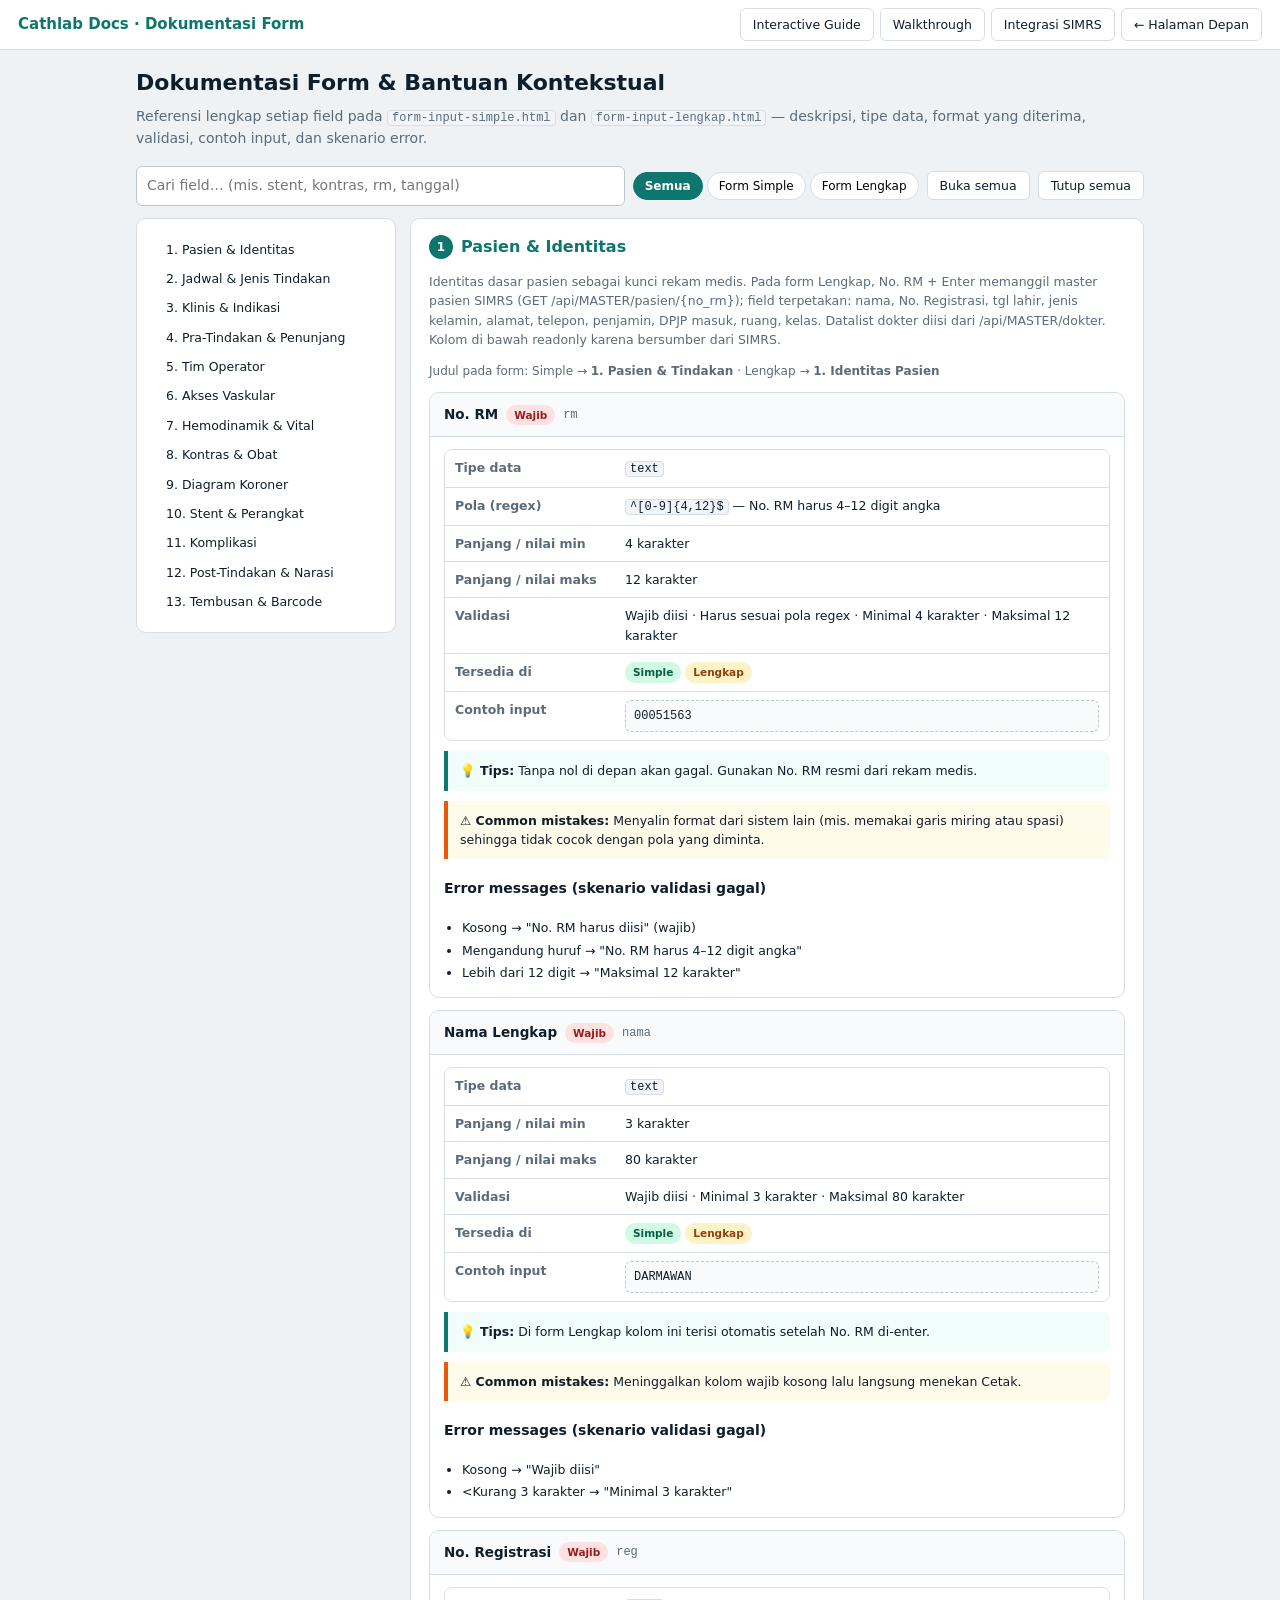
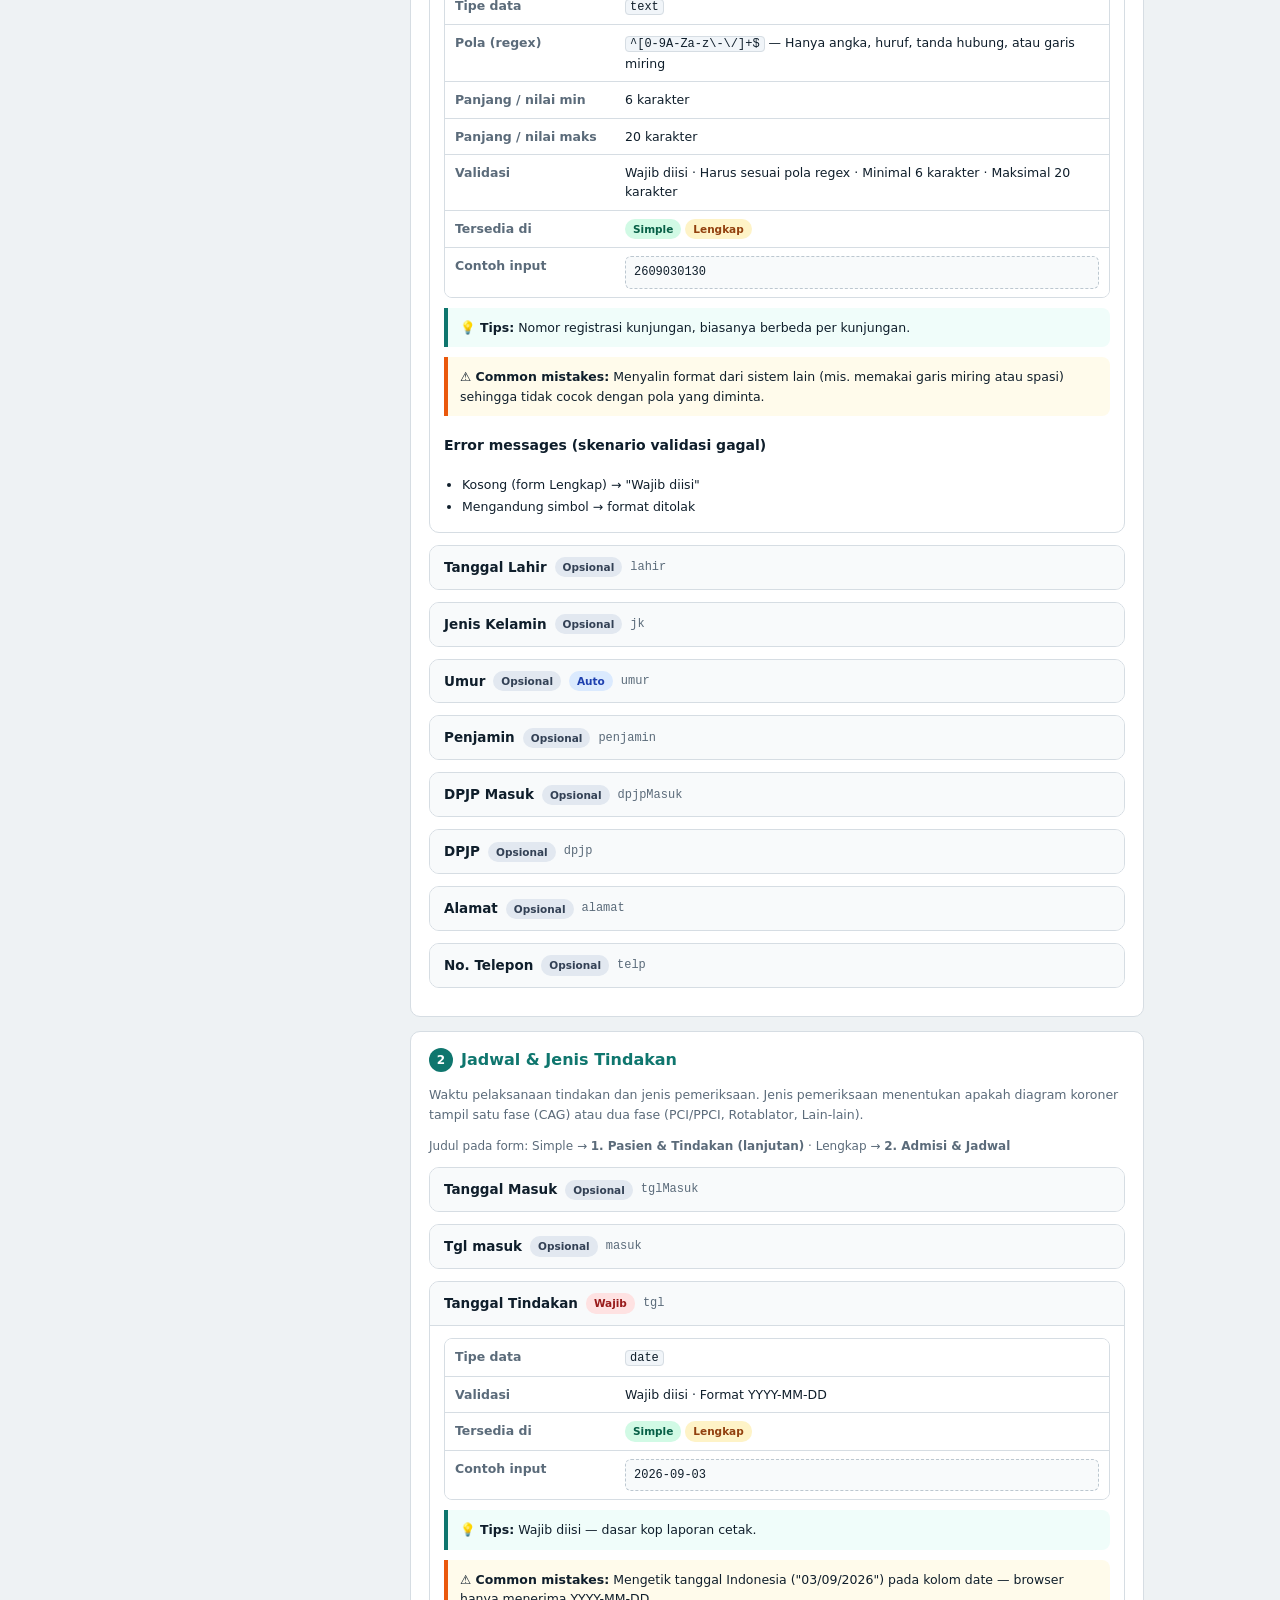
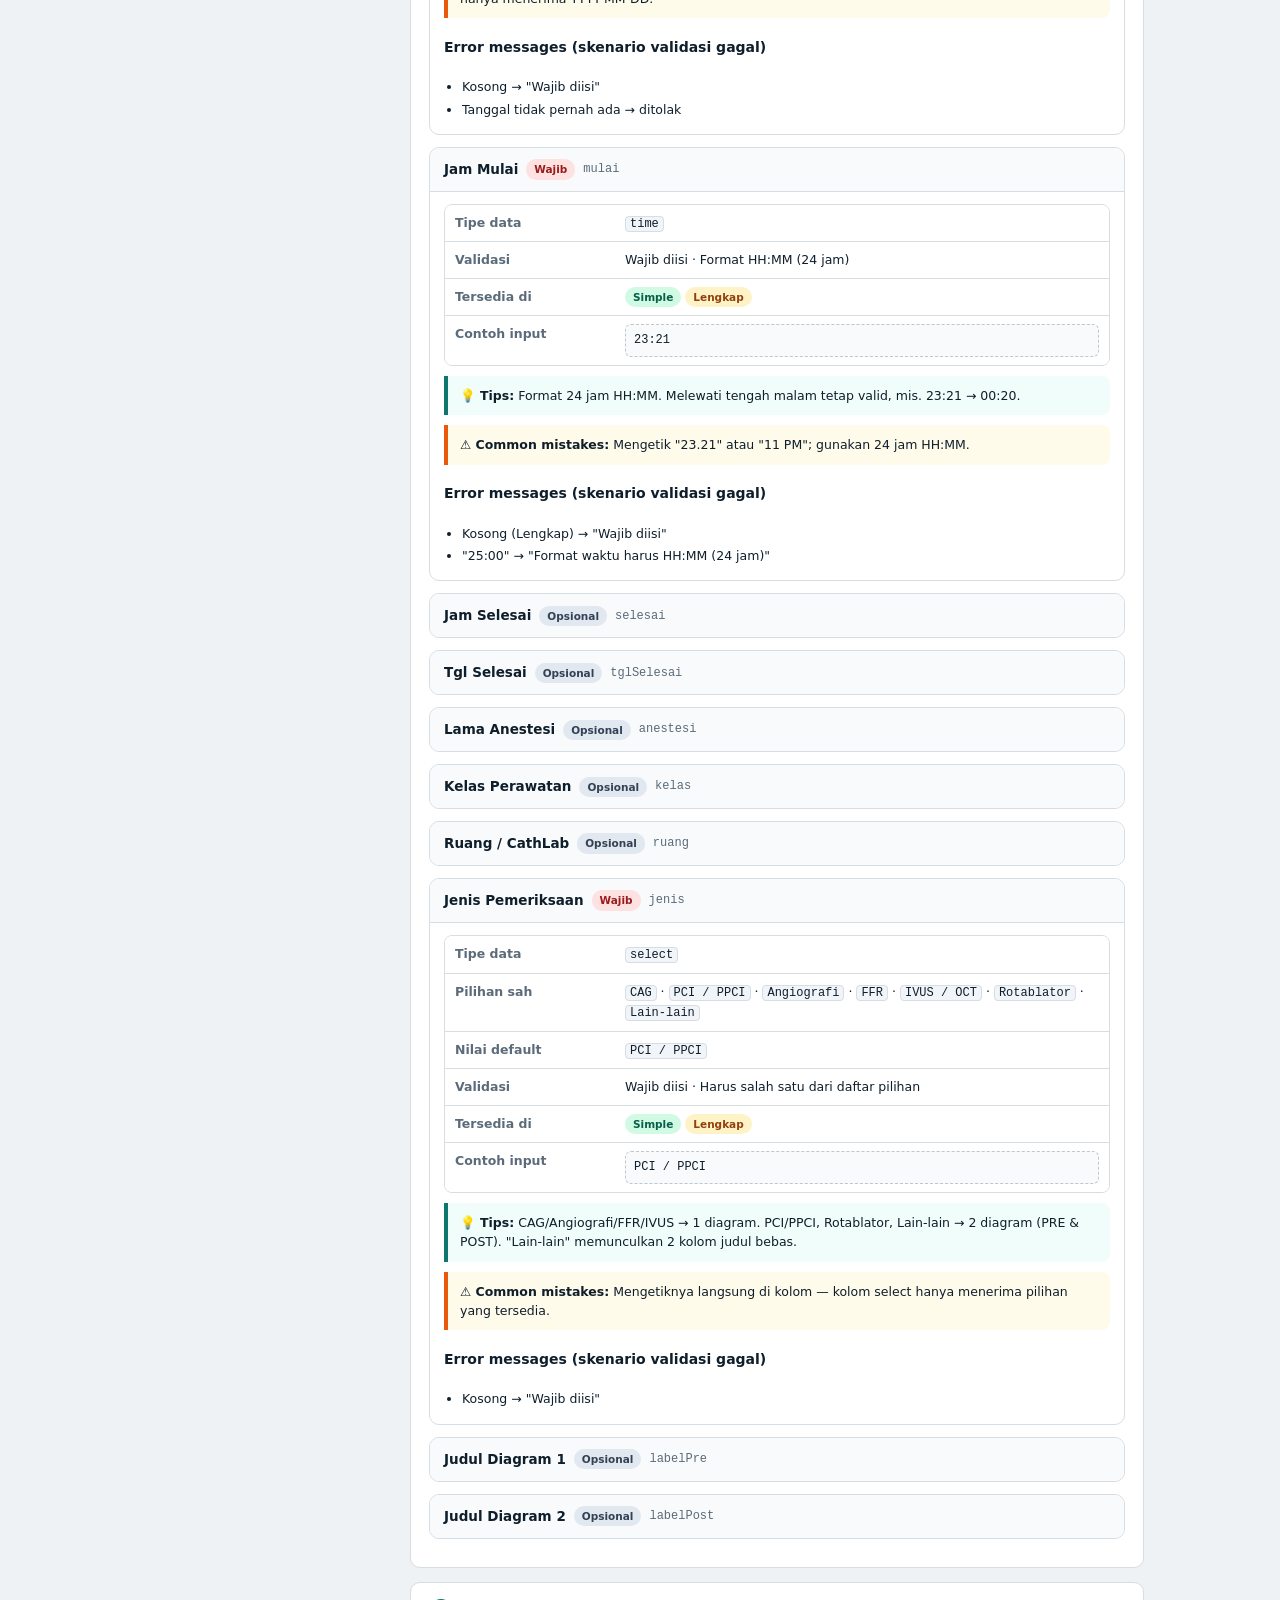
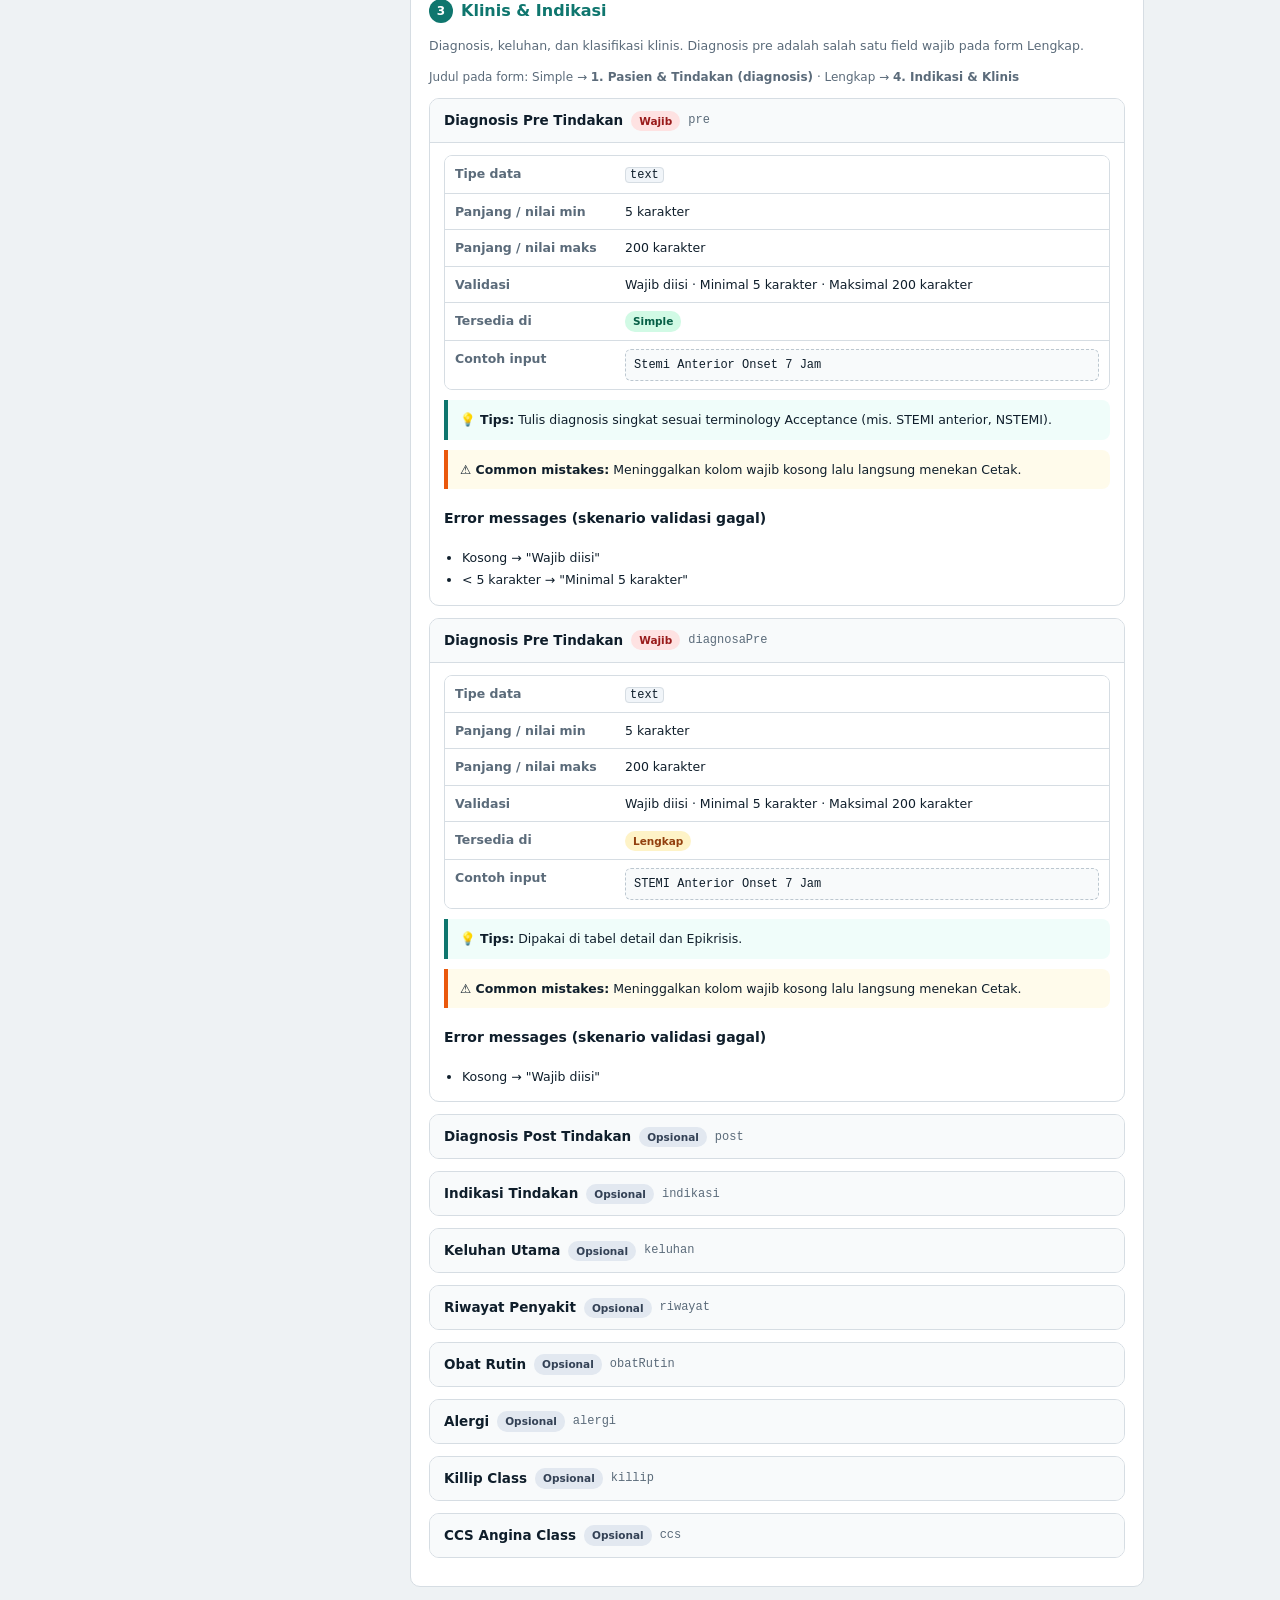
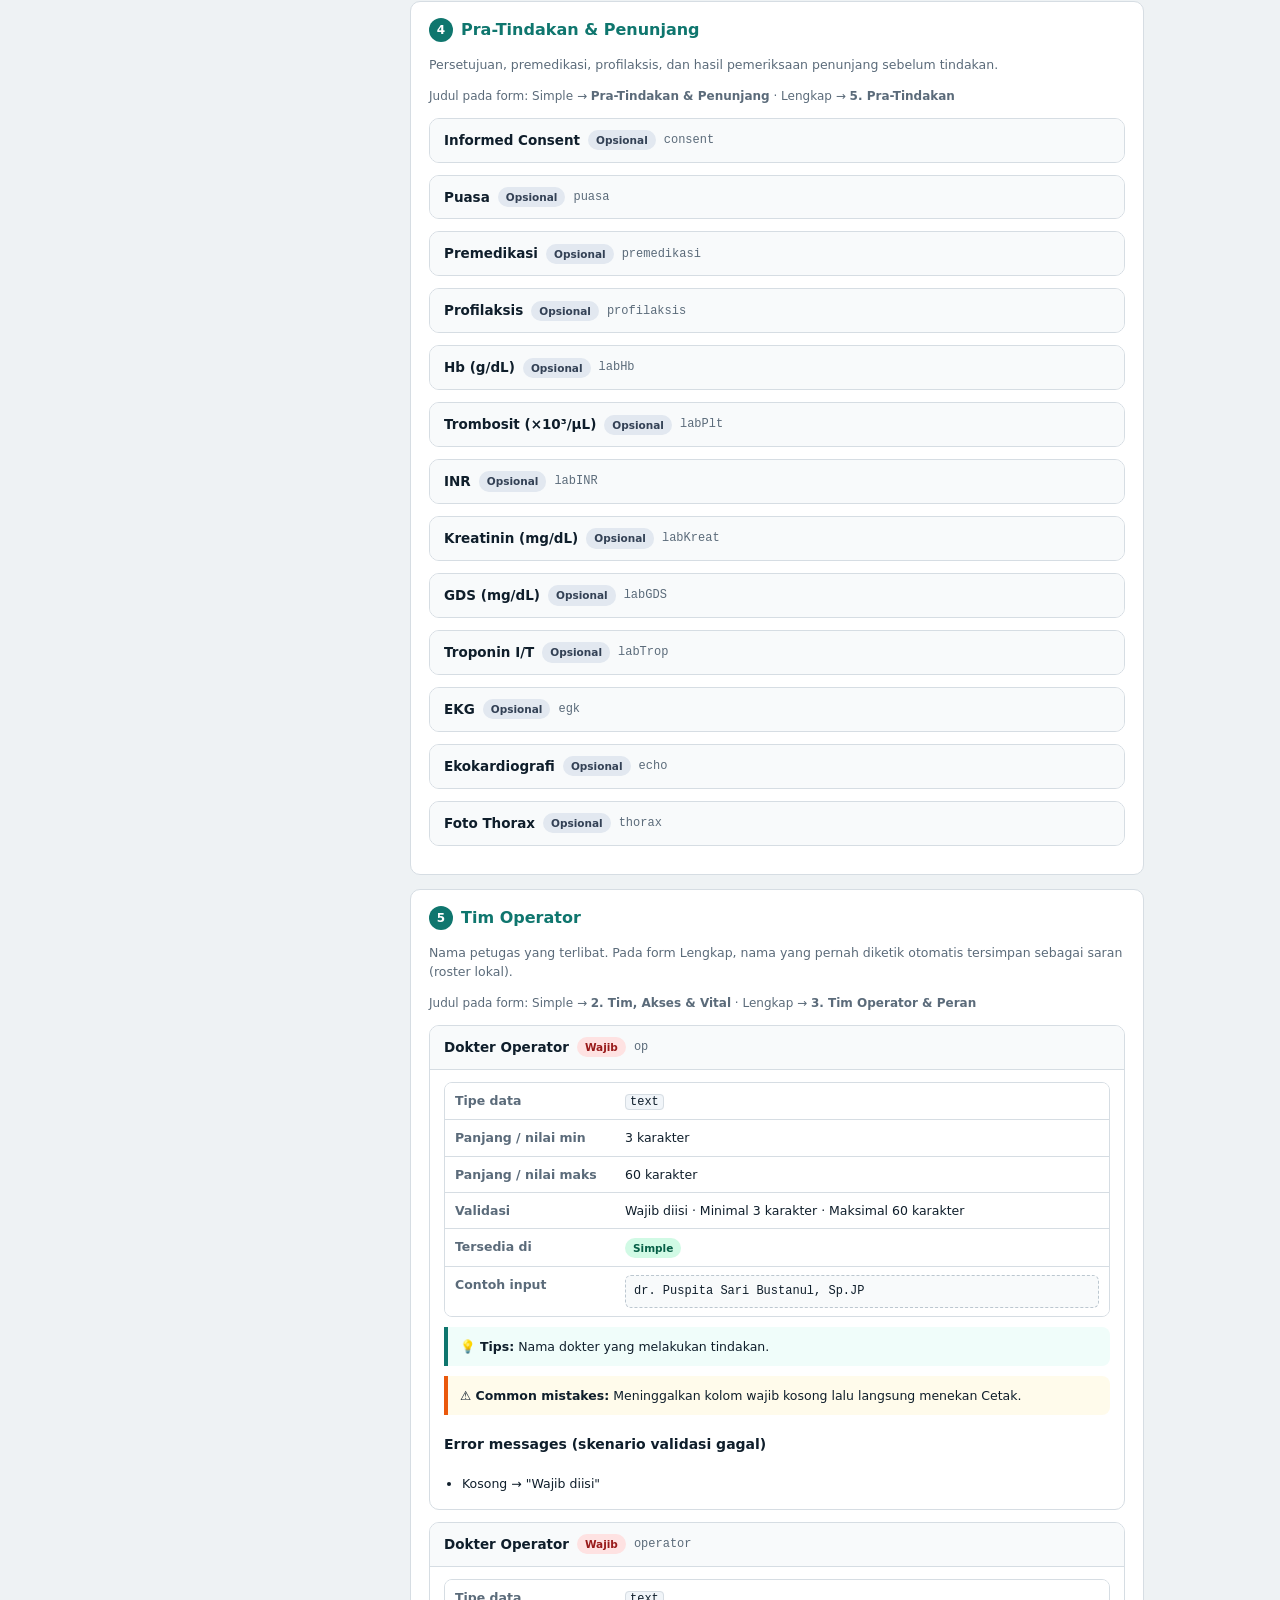
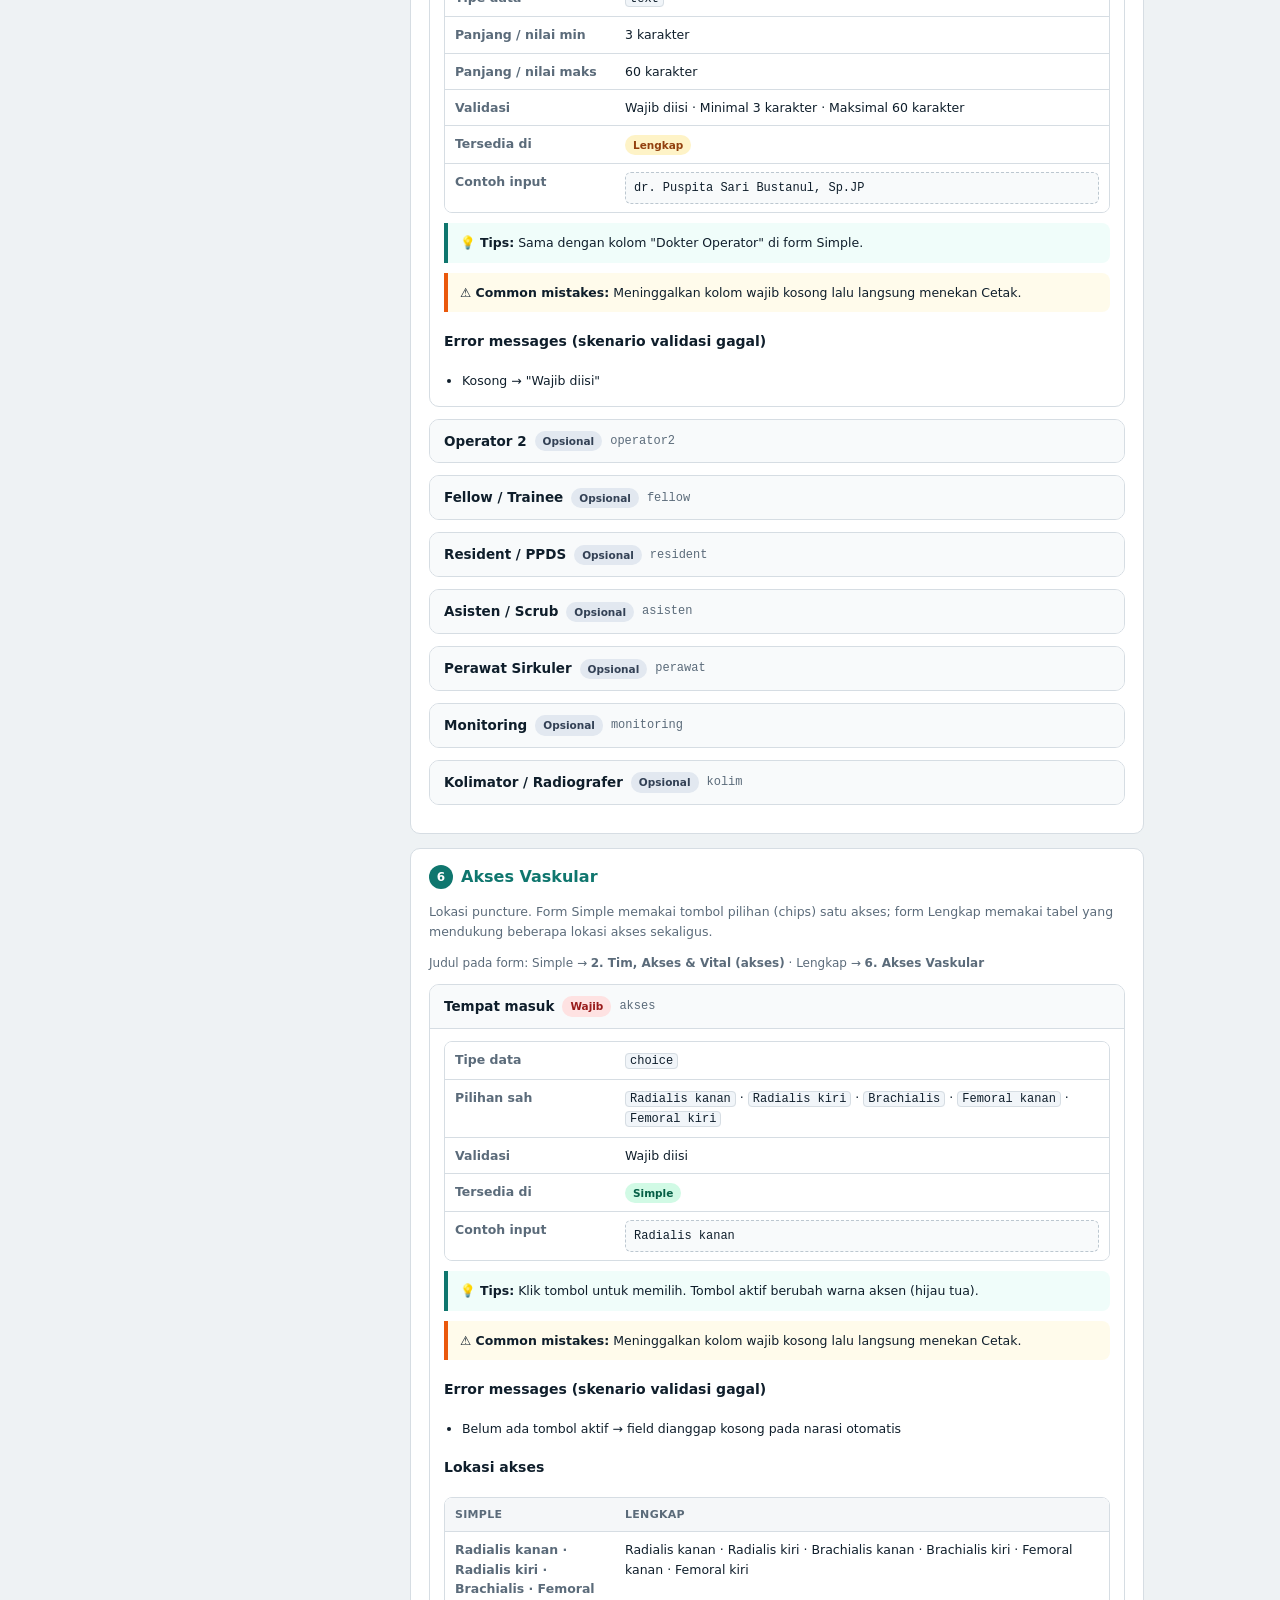
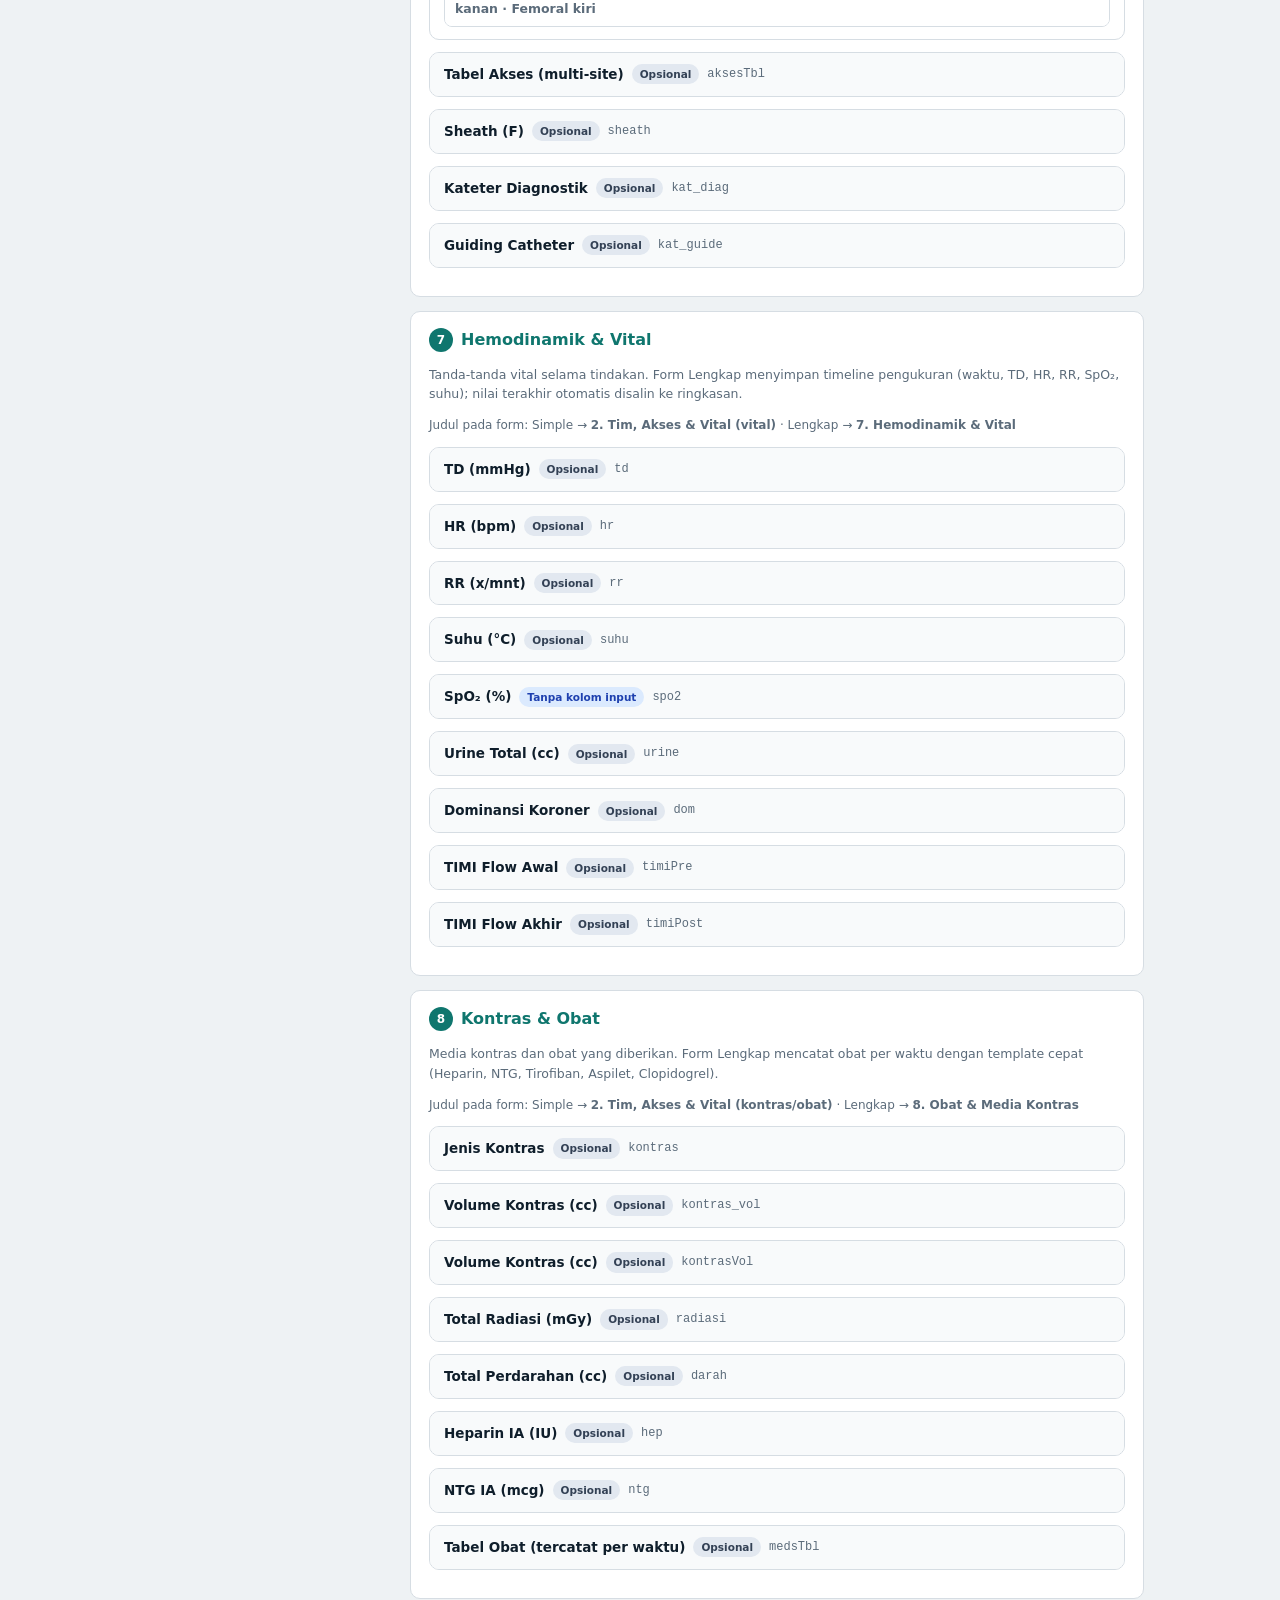
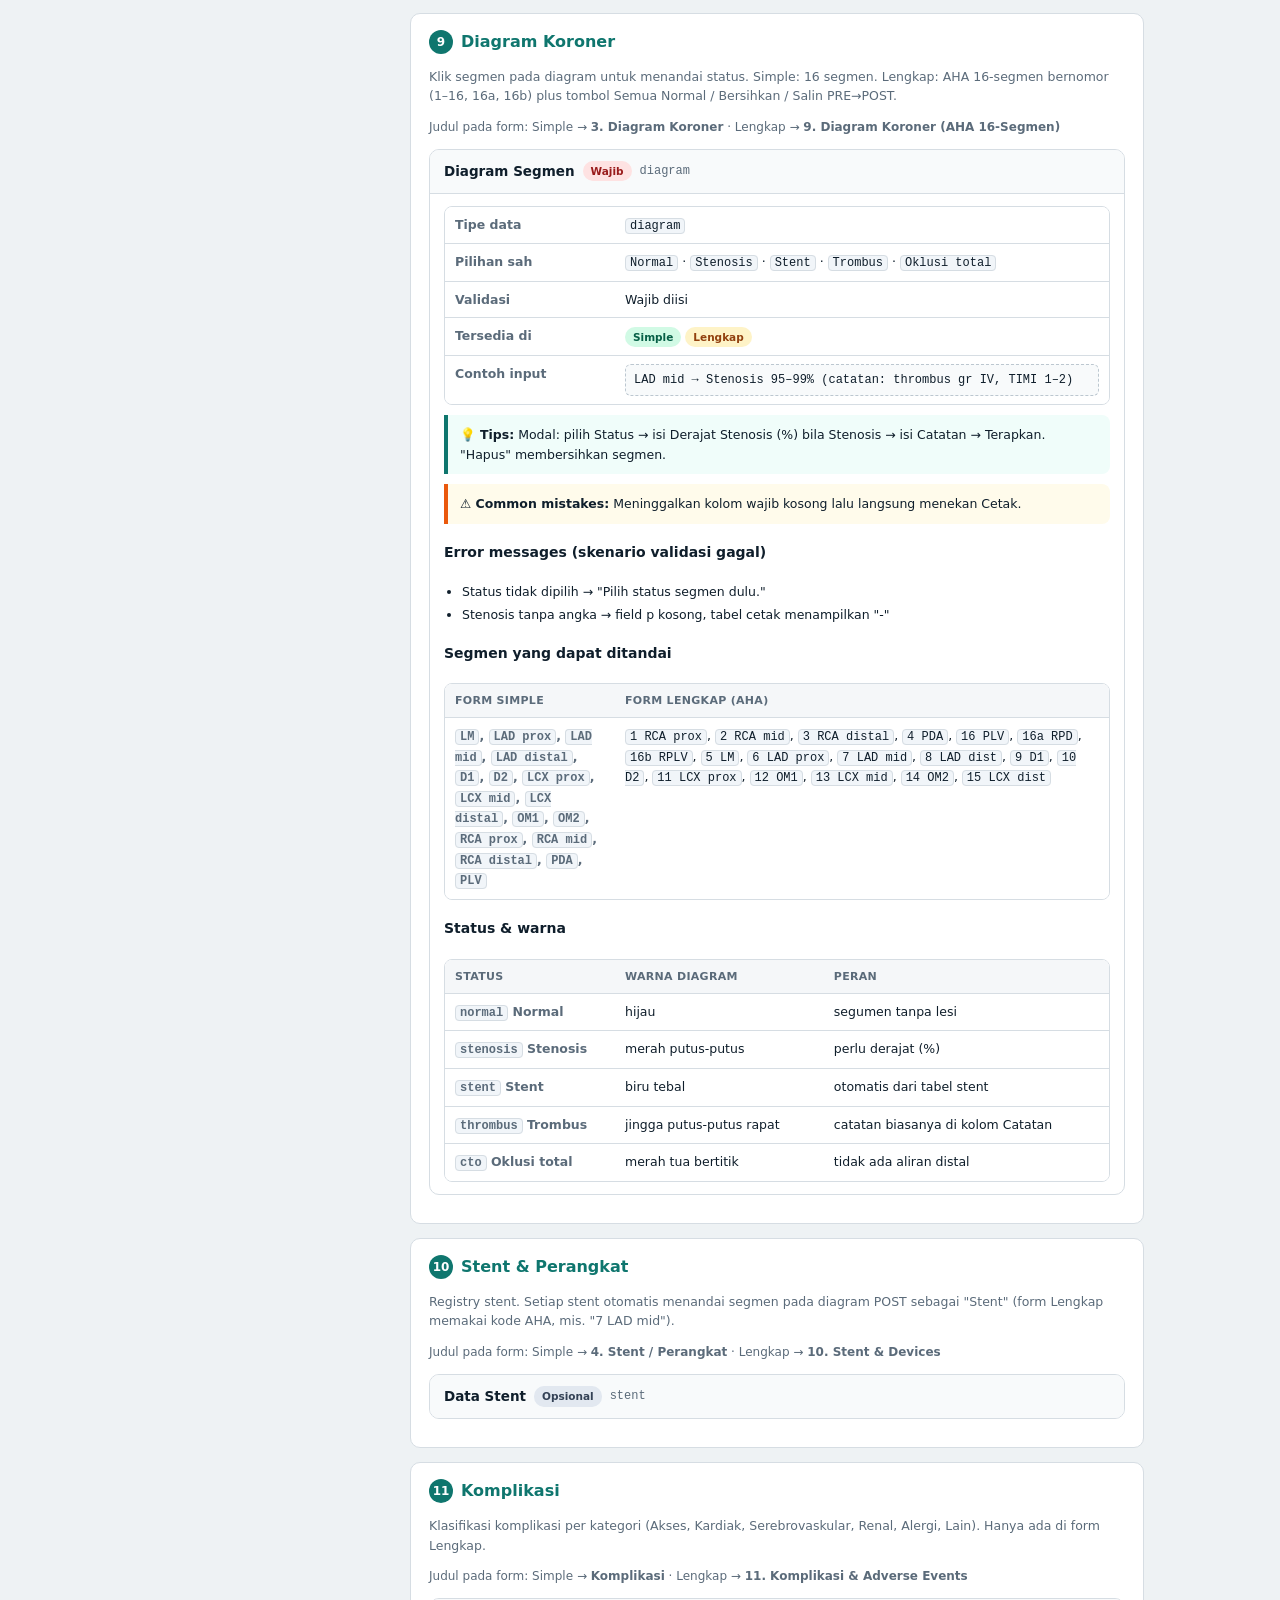
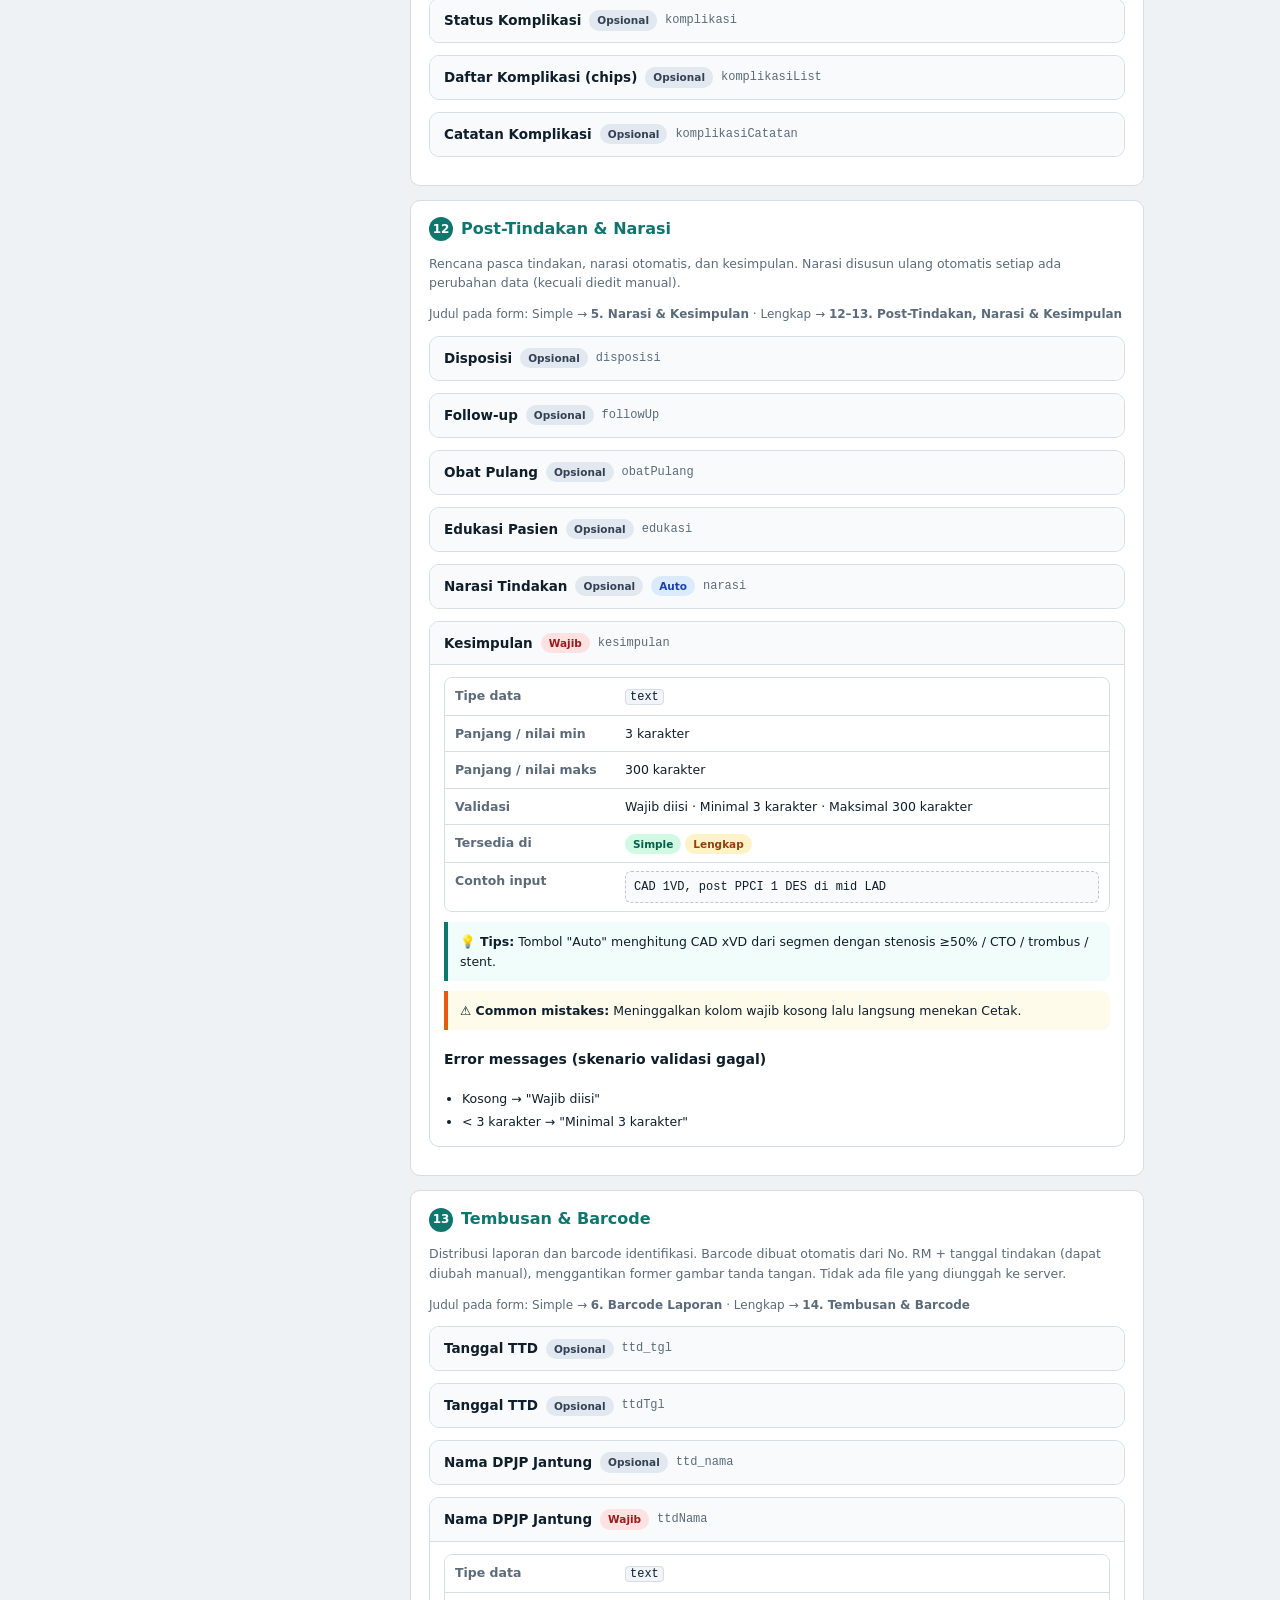
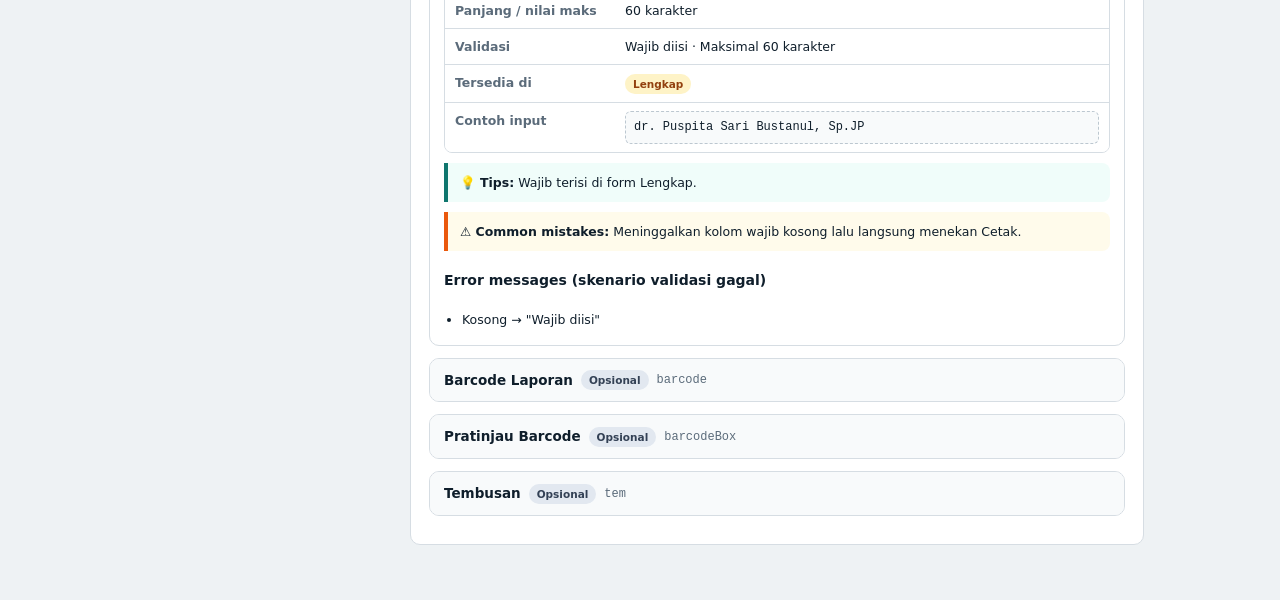
==== commit a8210556: "feat: barcode replaces signature, SIMRS master data integration, docs" ====
--- a/form-docs.html
+++ b/form-docs.html
@@ -57,6 +57,7 @@
   <nav>
     <a href="form-guide.html">Interactive Guide</a>
     <a href="form-walkthrough.html">Walkthrough</a>
+    <a href="simrs-guide.html">Integrasi SIMRS</a>
     <a href="index.html">← Halaman Depan</a>
   </nav>
 </div>
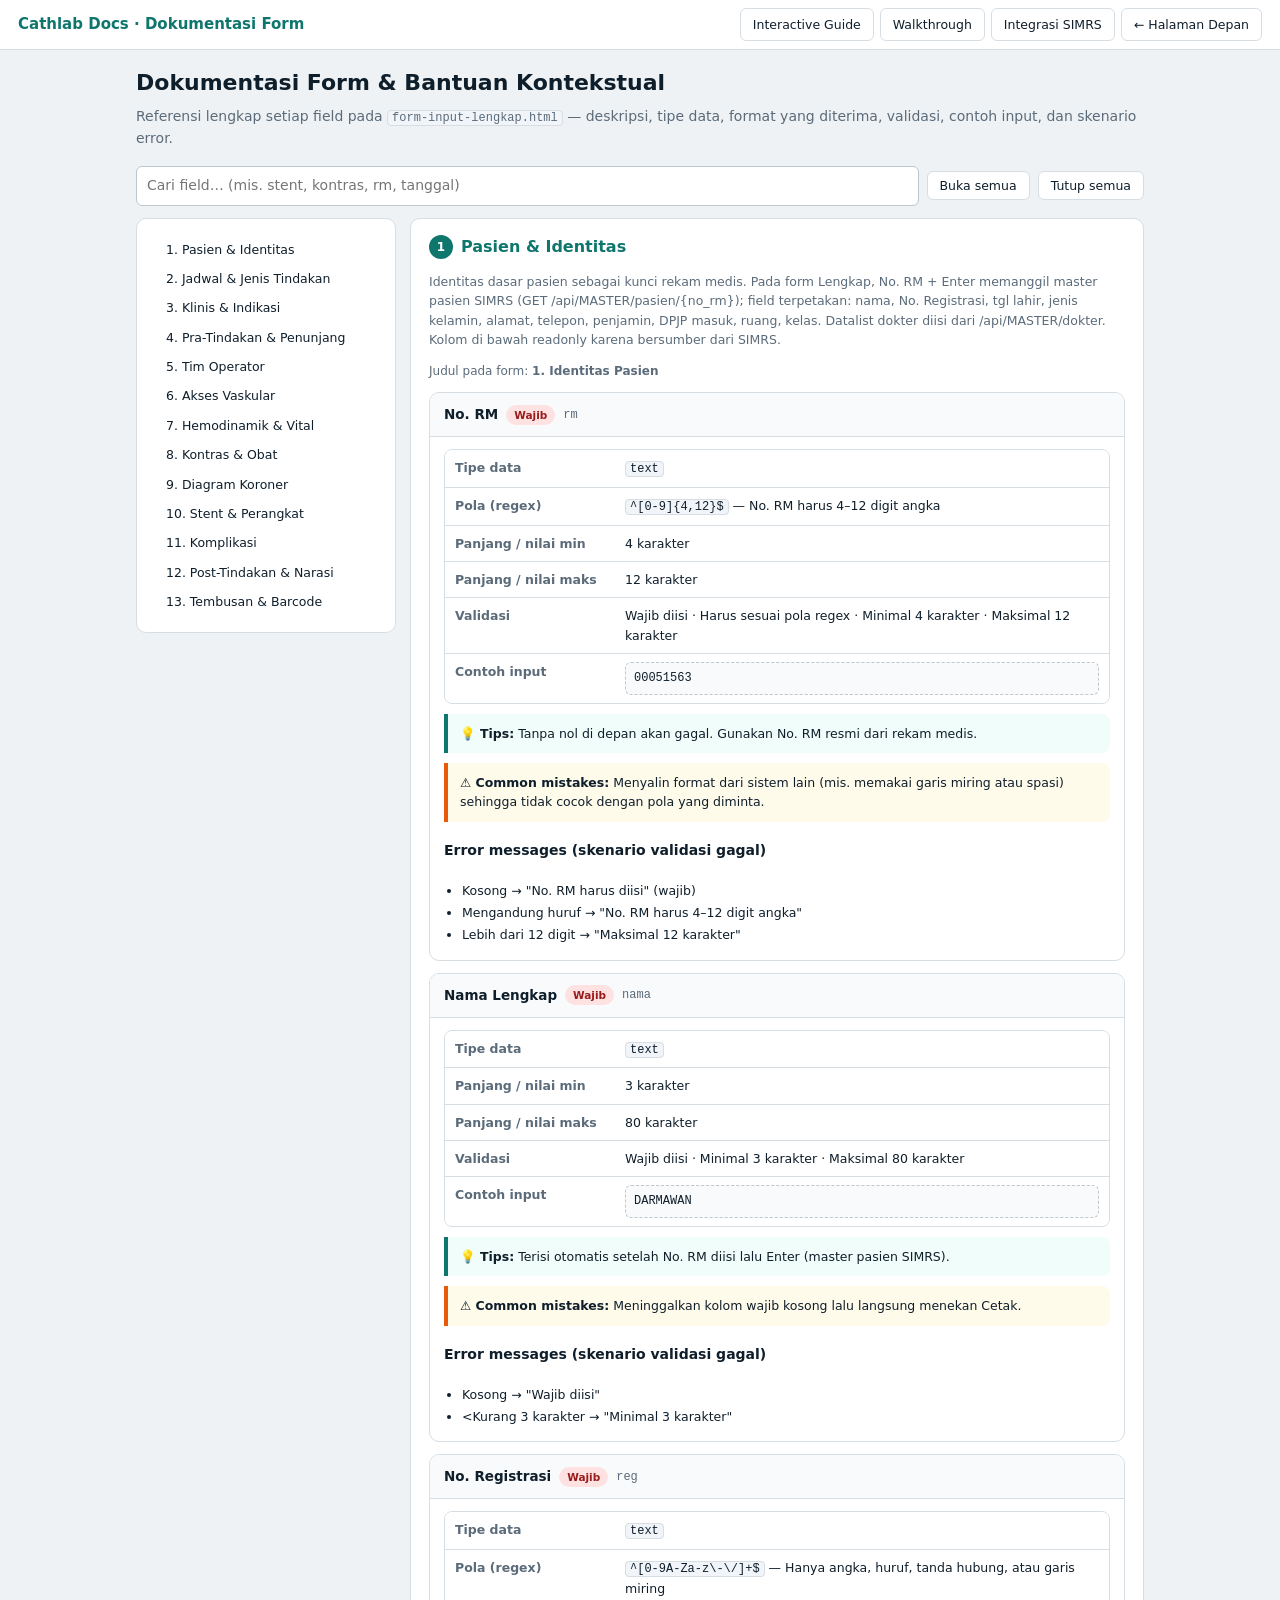
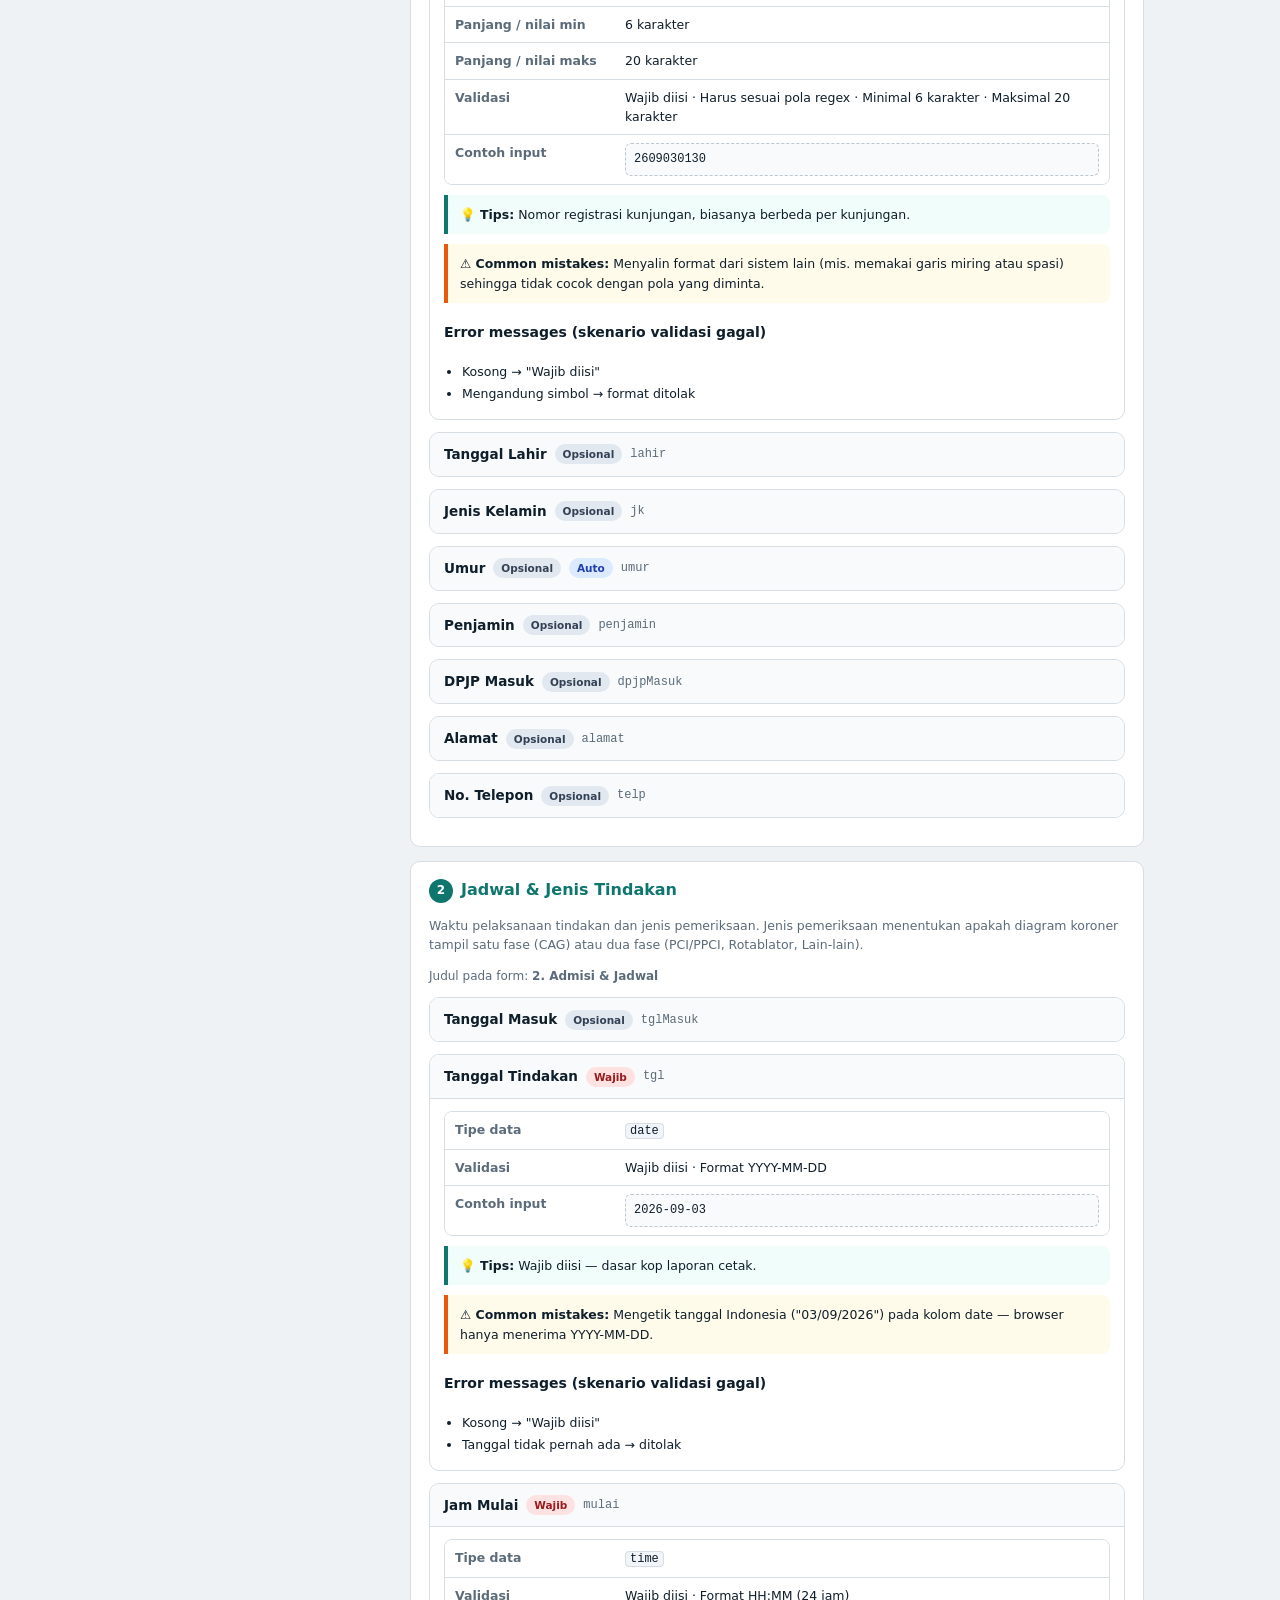
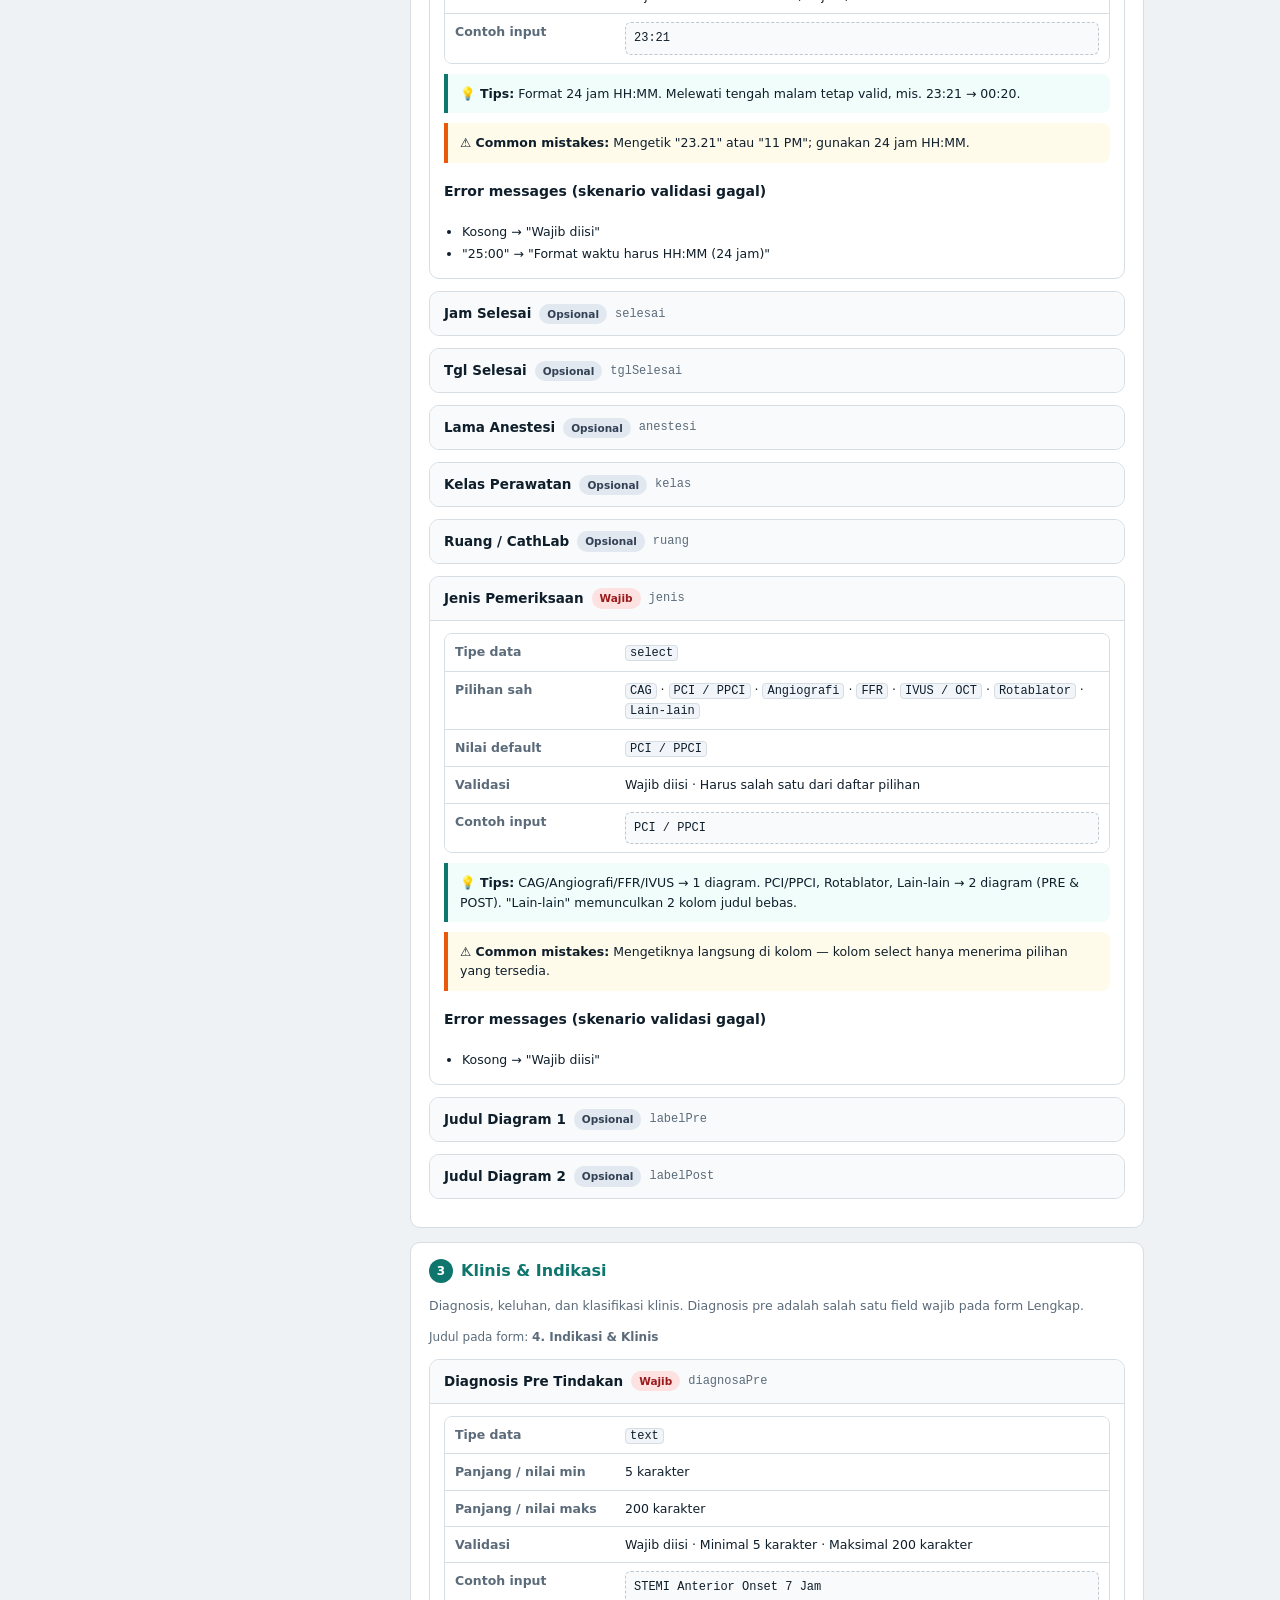
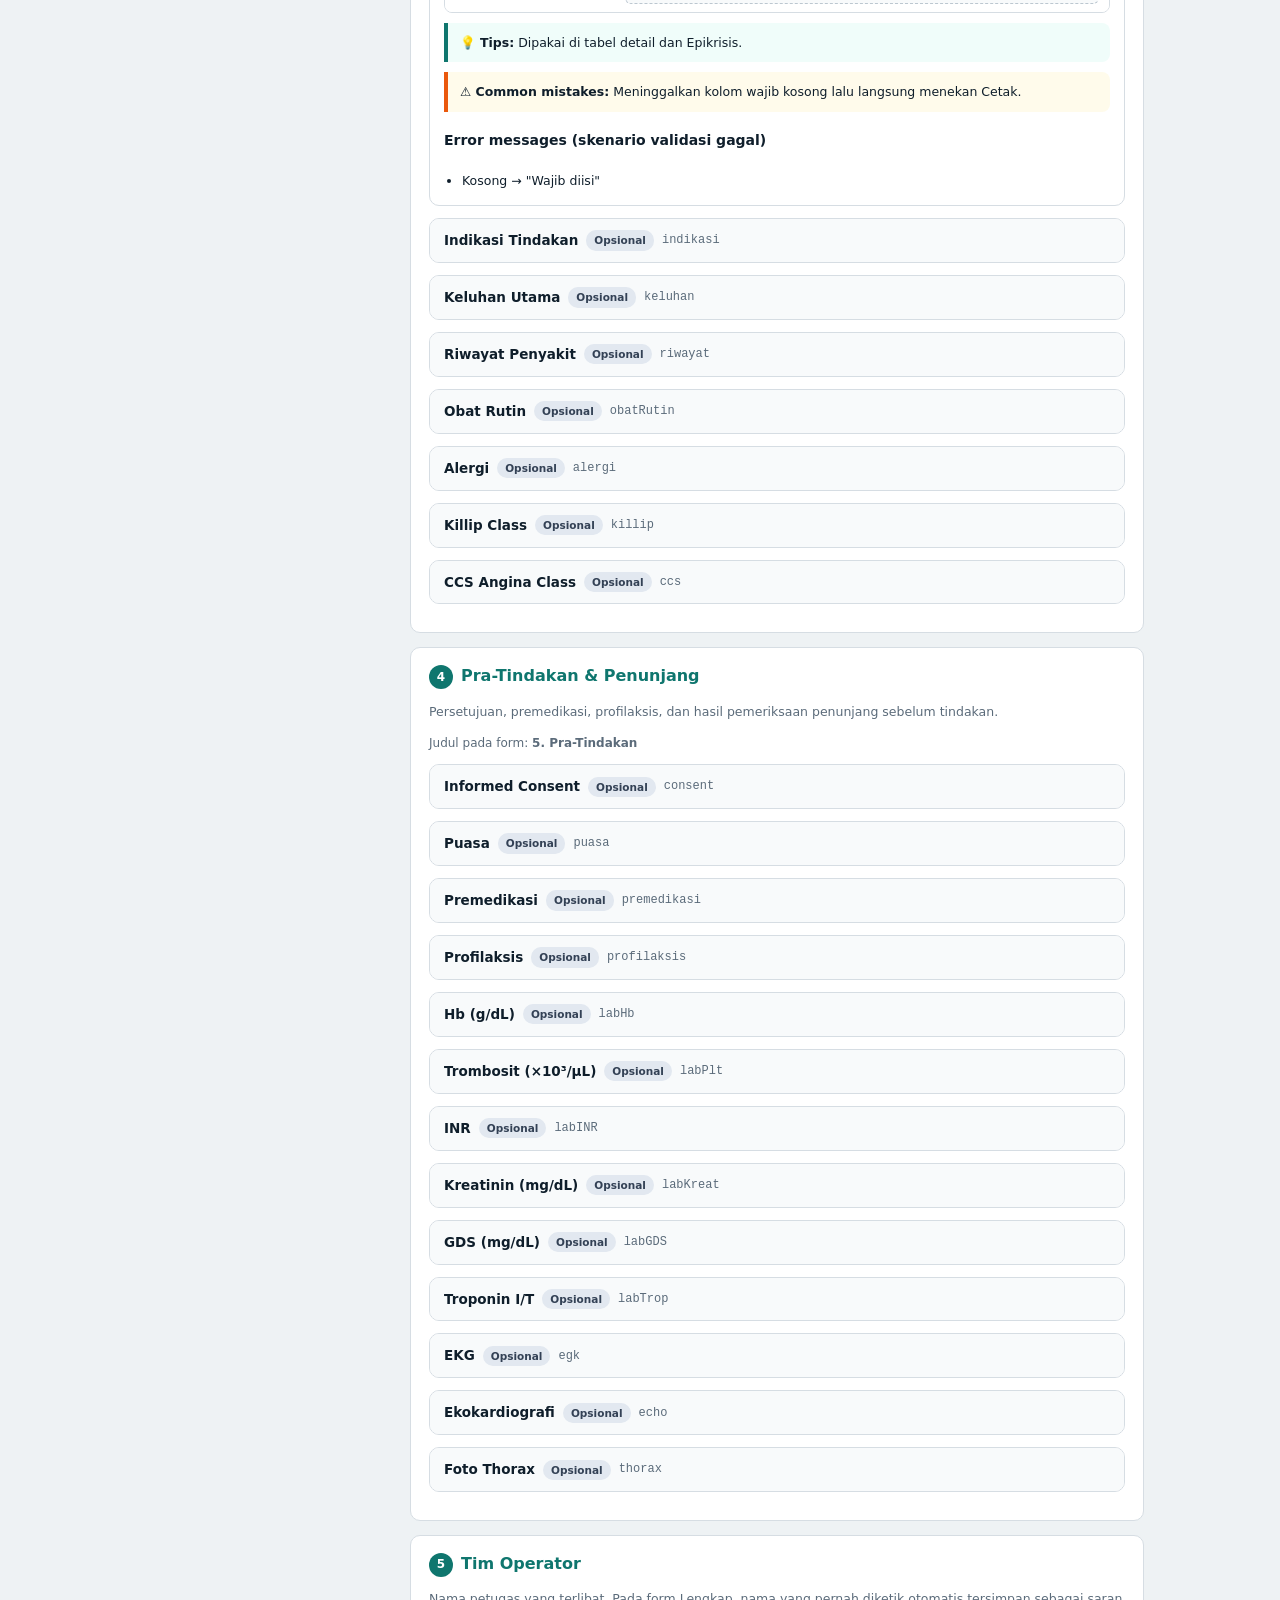
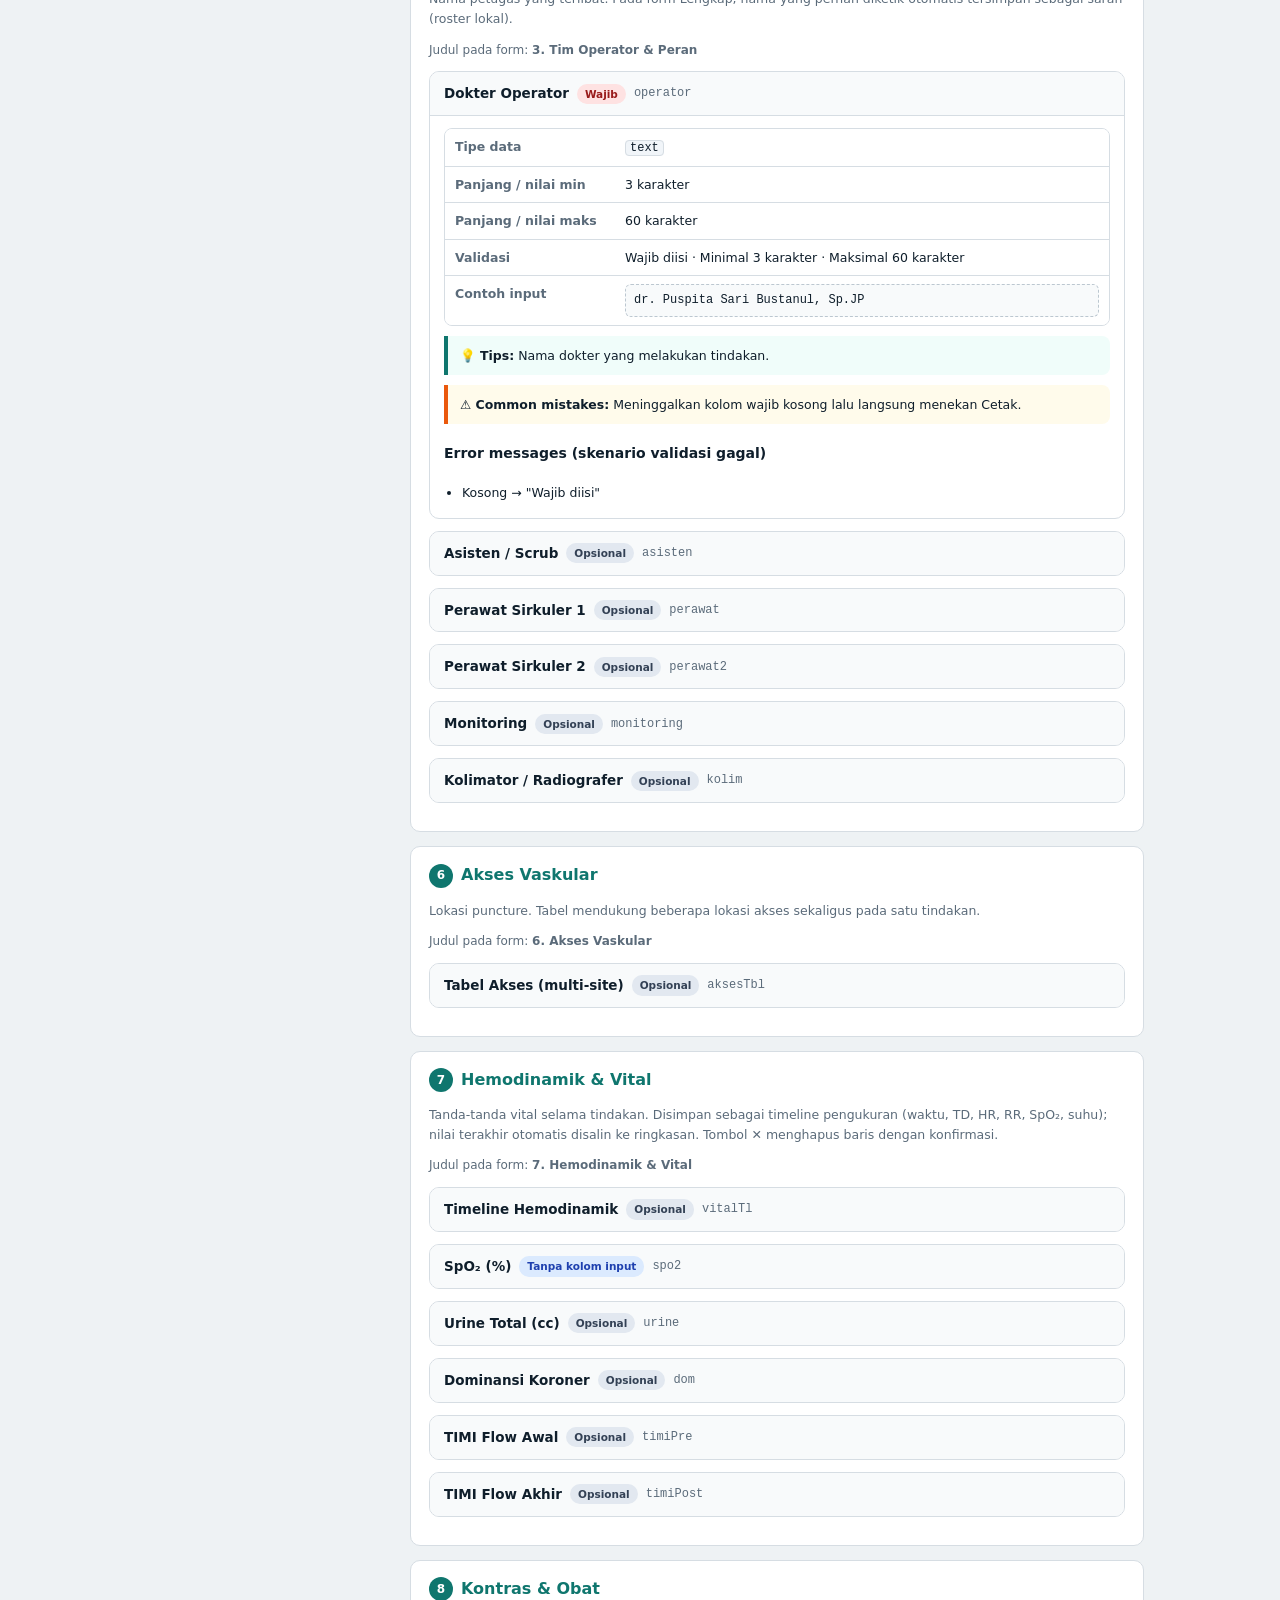
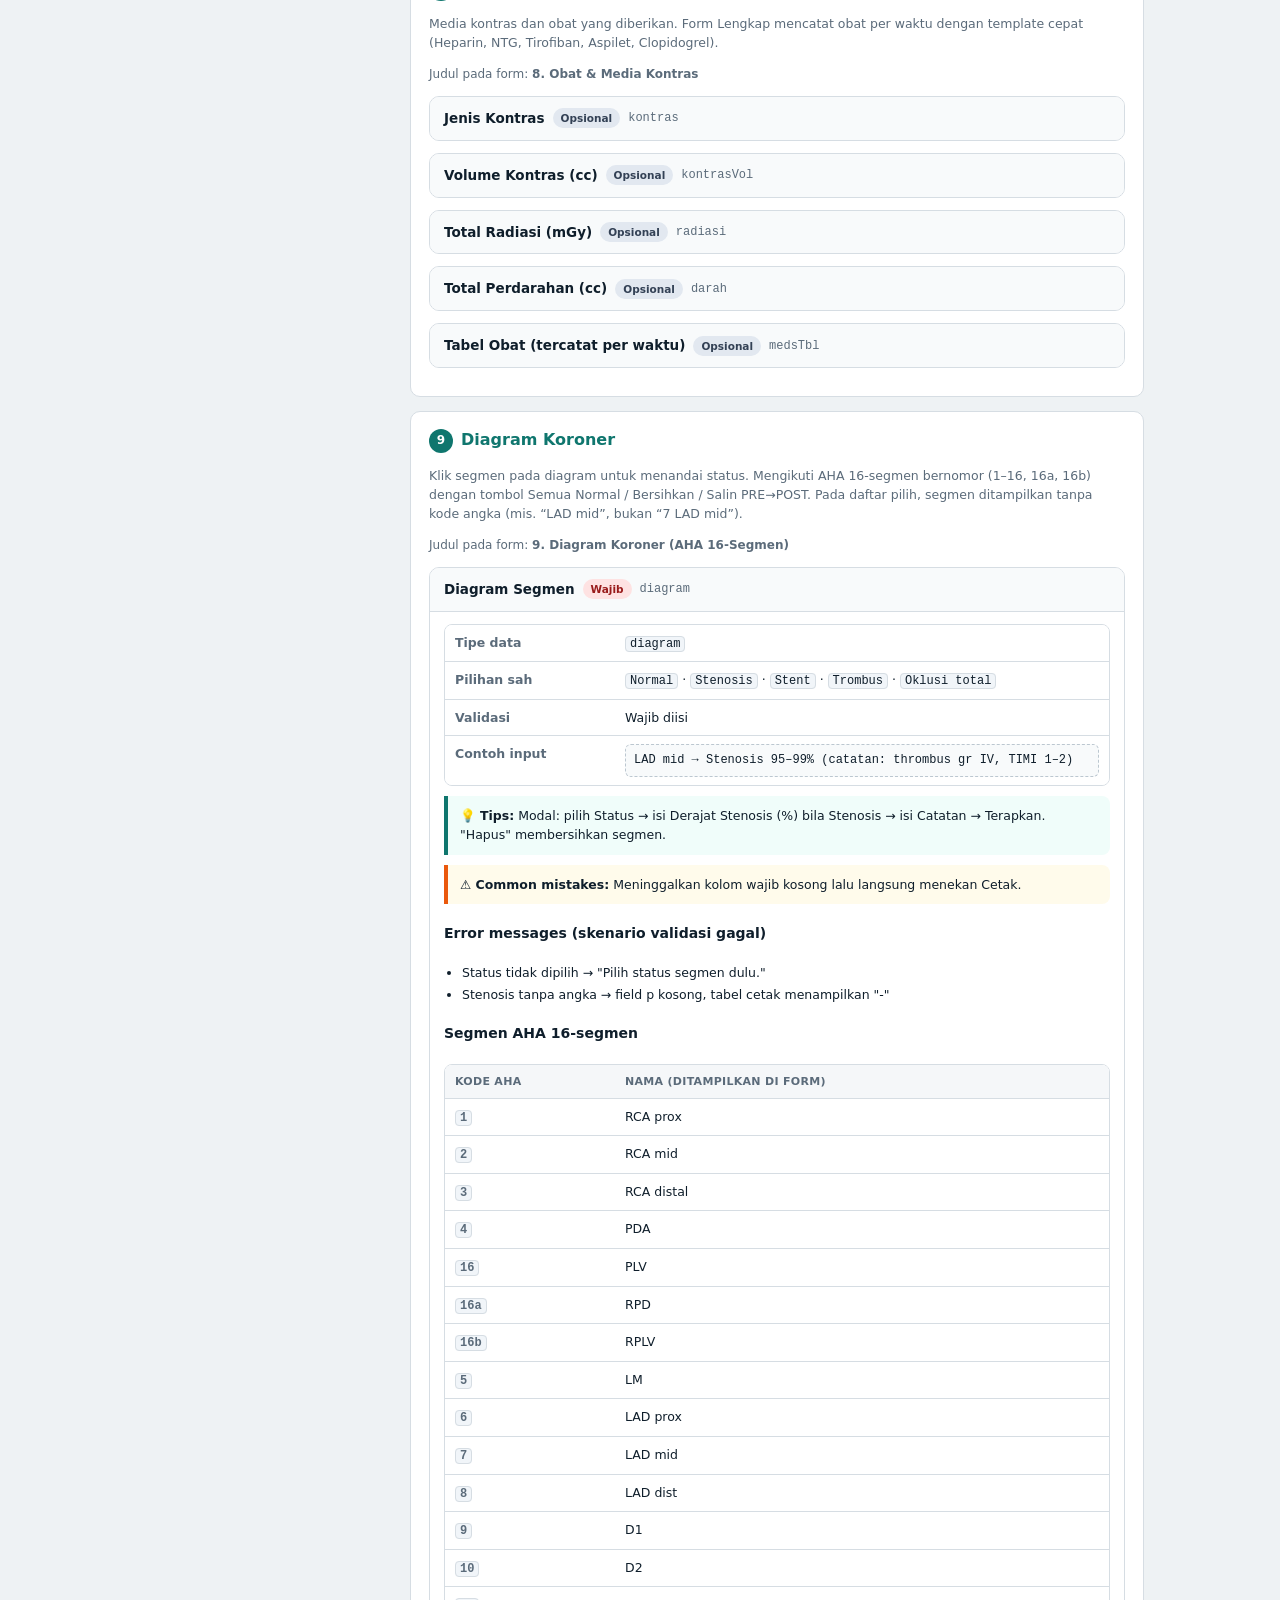
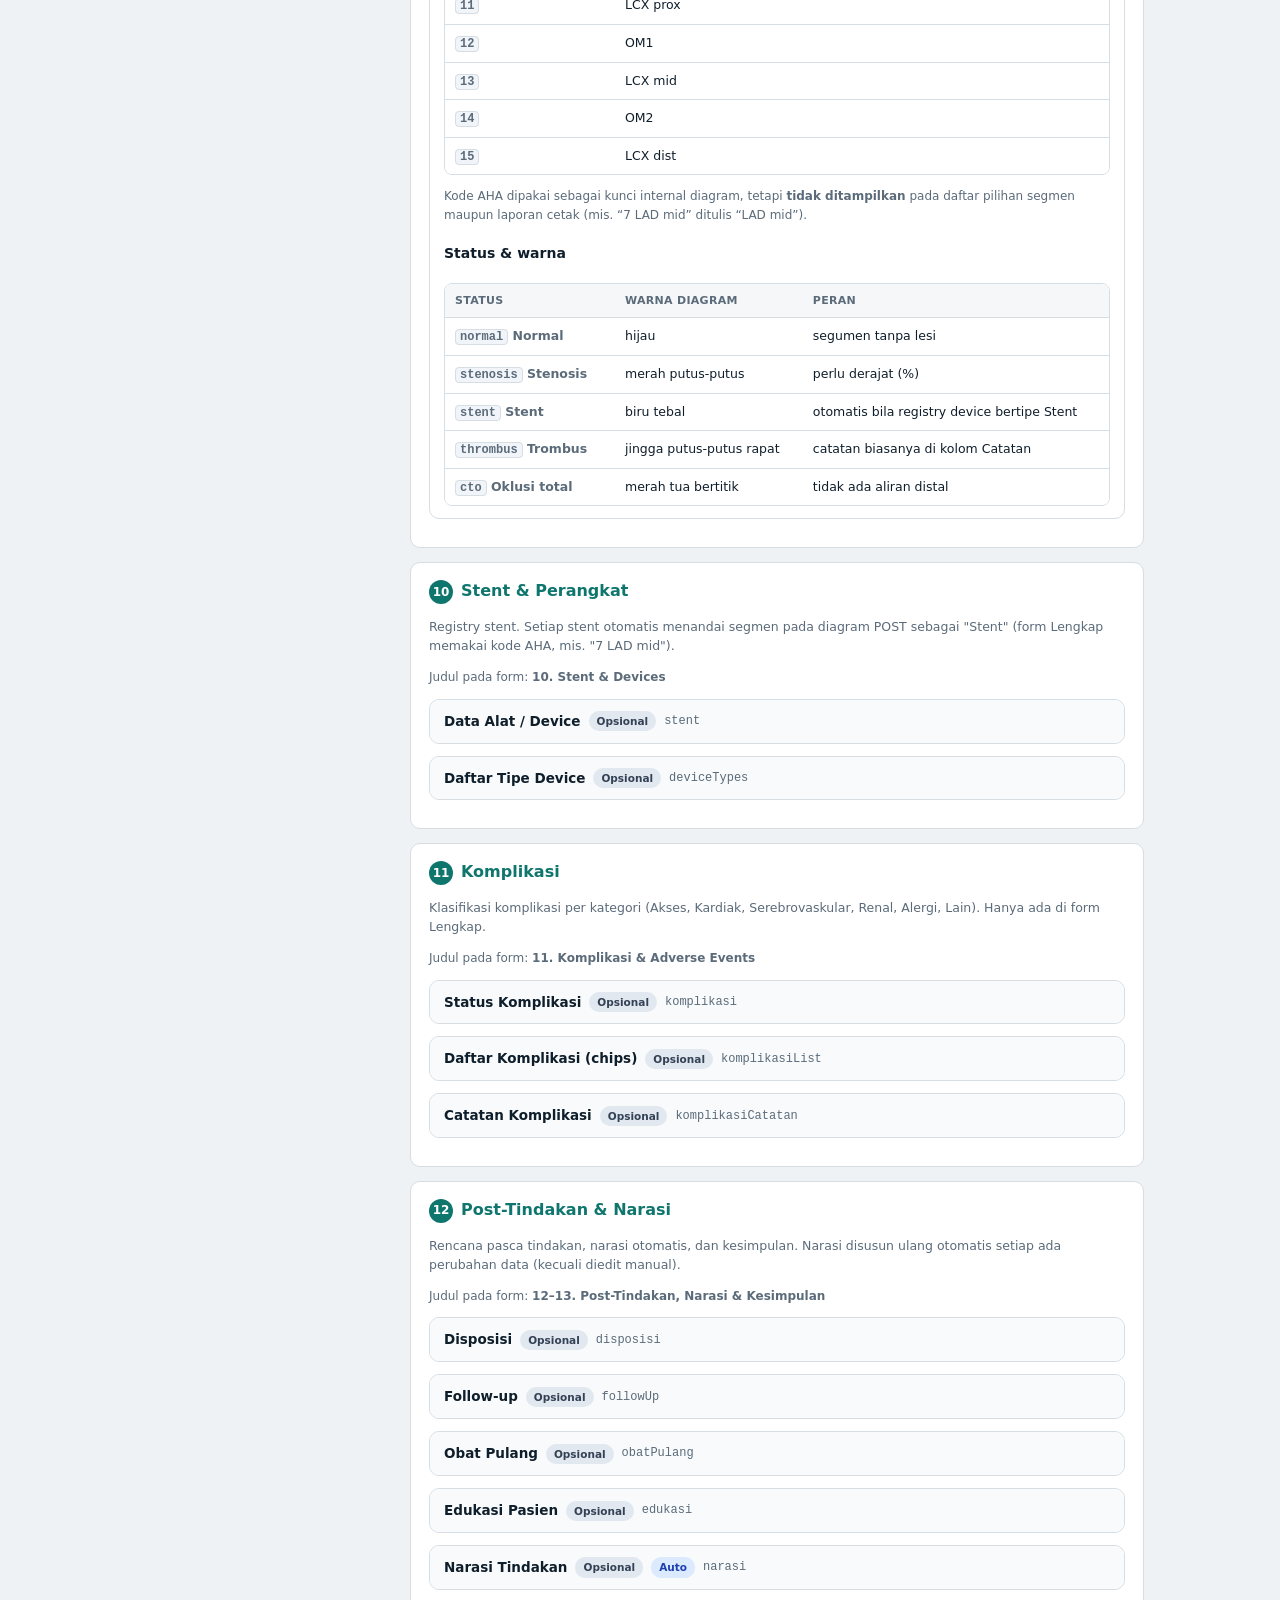
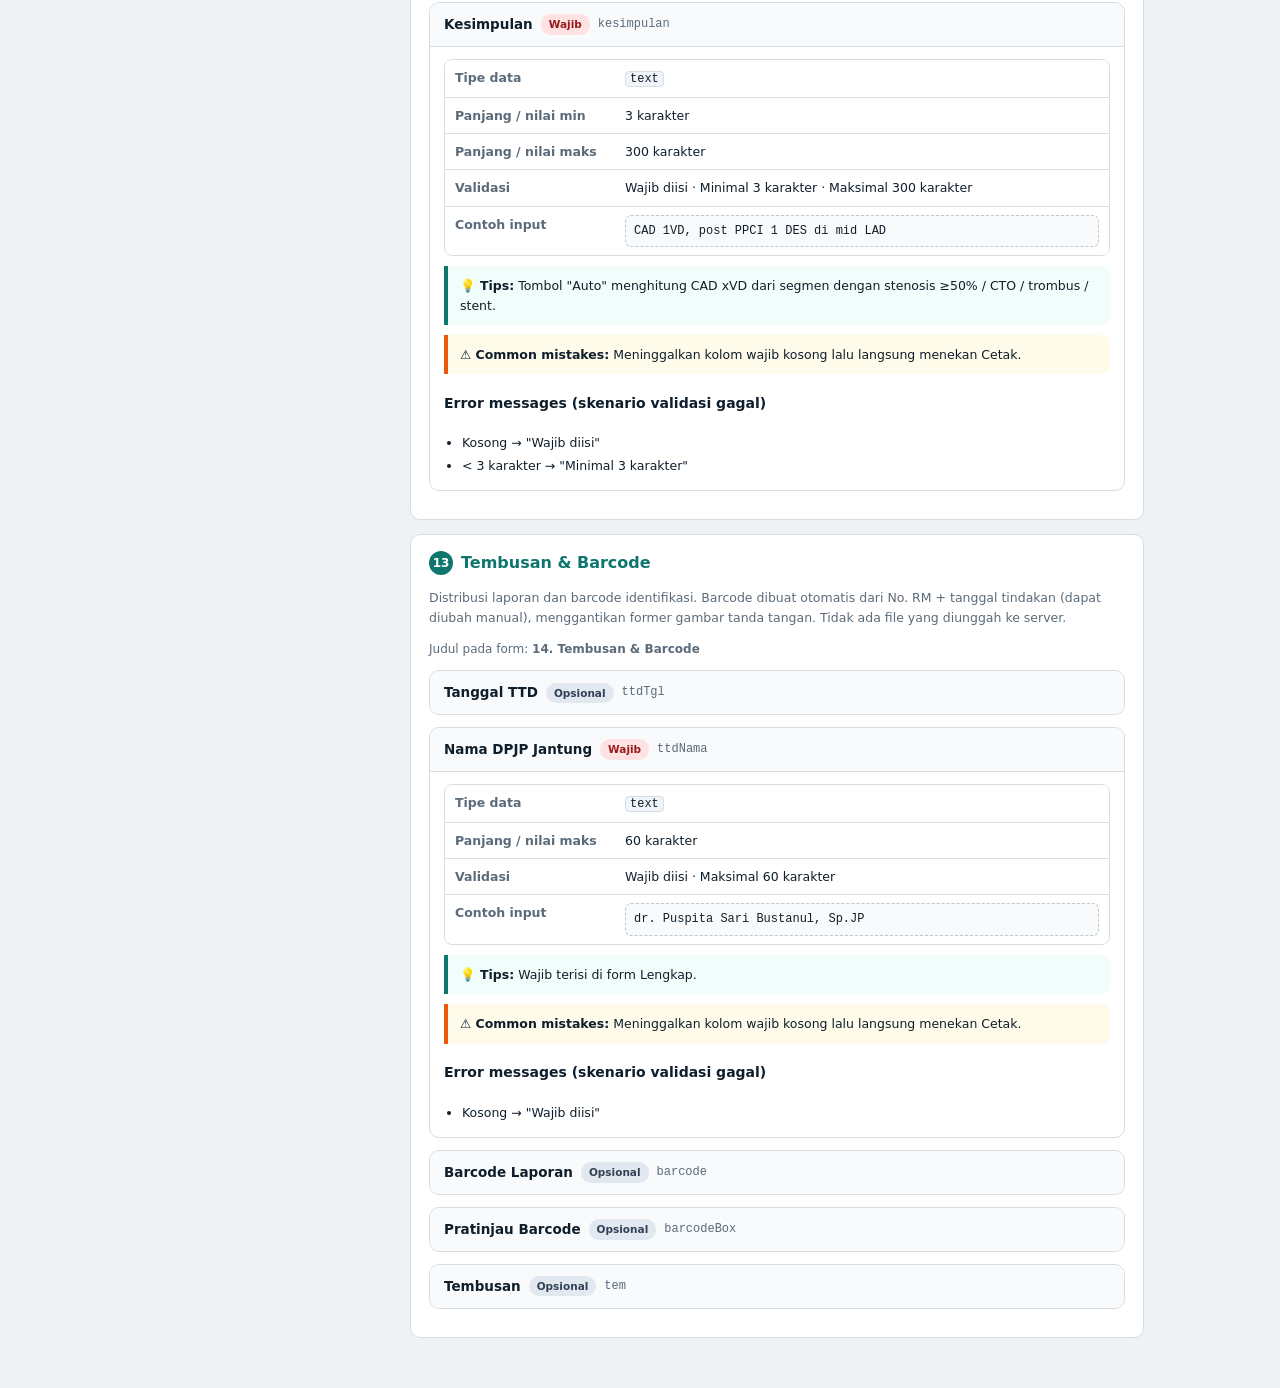
==== commit 5c671703: "refactor: remove simple form, simplify team fields, expand device registry, fix delete buttons, hide" ====
--- a/form-docs.html
+++ b/form-docs.html
@@ -12,9 +12,6 @@
   border-radius: 6px; font: inherit; background: #fff;
 }
 .toolbar input[type=search]:focus { outline: 2px solid var(--ac); outline-offset: -1px; }
-.filters { display: flex; gap: 4px; }
-.filters button { font-size: 12px; padding: 6px 11px; border: 1px solid var(--ln); border-radius: 14px; background: #fff; cursor: pointer; font-family: inherit; }
-.filters button.on { background: var(--ac); border-color: var(--ac); color: #fff; font-weight: 600; }
 
 .toc { position: sticky; top: 62px; z-index: 5; }
 .toc a {
@@ -65,16 +62,11 @@
 <main>
   <div class="page-head">
     <h1>Dokumentasi Form &amp; Bantuan Kontekstual</h1>
-    <p>Referensi lengkap setiap field pada <code>form-input-simple.html</code> dan <code>form-input-lengkap.html</code> — deskripsi, tipe data, format yang diterima, validasi, contoh input, dan skenario error.</p>
+    <p>Referensi lengkap setiap field pada <code>form-input-lengkap.html</code> — deskripsi, tipe data, format yang diterima, validasi, contoh input, dan skenario error.</p>
   </div>
 
   <div class="toolbar">
     <input type="search" id="q" placeholder="Cari field… (mis. stent, kontras, rm, tanggal)">
-    <div class="filters" id="filters">
-      <button data-f="all" class="on">Semua</button>
-      <button data-f="simple">Form Simple</button>
-      <button data-f="lengkap">Form Lengkap</button>
-    </div>
     <button class="btn" id="expandAll">Buka semua</button>
     <button class="btn" id="collapseAll">Tutup semua</button>
   </div>
@@ -93,7 +85,7 @@
 (function () {
   'use strict';
   var $ = Docs.$, esc = Docs.esc;
-  var filter = 'all', query = '';
+  var query = '';
 
   function fmtSpec(f) {
     var rows = [];
@@ -130,32 +122,47 @@
 
     var extra = '';
     if (f.k === 'diagram') {
-      extra = '<h4>Segmen yang dapat ditandai</h4><div class="tw"><table><thead><tr><th>Form Simple</th><th>Form Lengkap (AHA)</th></tr></thead><tbody><tr>' +
-        '<td>' + (sec.segmentsSimple || []).map(function (s) { return '<code>' + esc(s) + '</code>'; }).join(', ') + '</td>' +
-        '<td>' + (sec.segmentsLengkap || []).map(function (s) { return '<code>' + esc(s[0] + ' ' + s[1]) + '</code>'; }).join(', ') + '</td></tr></tbody></table></div>' +
+      extra = '<h4>Segmen AHA 16-segmen</h4><div class="tw"><table><thead><tr><th>Kode AHA</th><th>Nama (ditampilkan di form)</th></tr></thead><tbody>' +
+        (sec.segmentsLengkap || []).map(function (s) { return '<tr><td><code>' + esc(s[0]) + '</code></td><td>' + esc(s[1]) + '</td></tr>'; }).join('') +
+        '</tbody></table></div>' +
+        '<p class="small muted">Kode AHA dipakai sebagai kunci internal diagram, tetapi <b>tidak ditampilkan</b> pada daftar pilihan segmen maupun laporan cetak (mis. “7 LAD mid” ditulis “LAD mid”).</p>' +
         '<h4>Status &amp; warna</h4><div class="tw"><table><thead><tr><th>Status</th><th>Warna diagram</th><th>Peran</th></tr></thead><tbody>' +
         '<tr><td><code>normal</code> Normal</td><td>hijau</td><td>segumen tanpa lesi</td></tr>' +
         '<tr><td><code>stenosis</code> Stenosis</td><td>merah putus-putus</td><td>perlu derajat (%)</td></tr>' +
-        '<tr><td><code>stent</code> Stent</td><td>biru tebal</td><td>otomatis dari tabel stent</td></tr>' +
+        '<tr><td><code>stent</code> Stent</td><td>biru tebal</td><td>otomatis bila registry device bertipe Stent</td></tr>' +
         '<tr><td><code>thrombus</code> Trombus</td><td>jingga putus-putus rapat</td><td>catatan biasanya di kolom Catatan</td></tr>' +
         '<tr><td><code>cto</code> Oklusi total</td><td>merah tua bertitik</td><td>tidak ada aliran distal</td></tr>' +
         '</tbody></table></div>';
     }
     if (f.k === 'stent') {
-      extra = '<h4>Kolom tabel stent</h4><div class="tw"><table><thead><tr><th>Kolom</th><th>Tipe</th><th>Contoh</th><th>Catatan</th></tr></thead><tbody>' +
-        '<tr><td>Segmen</td><td>select (daftar segmen)</td><td><code>7 LAD mid</code></td><td>Lengkap memakai kode AHA, Simple memakai nama</td></tr>' +
-        '<tr><td>Tipe</td><td>select</td><td><code>DES</code> / <code>BMS</code> / <code>DCB</code></td><td>Lengkap menambah Scaffold &amp; Lain</td></tr>' +
-        '<tr><td>Merek</td><td>text</td><td><code>Eternia</code></td><td>Ikut tampil di catatan segmen diagram</td></tr>' +
+      extra = '<h4>Kolom tabel alat / device</h4><div class="tw"><table><thead><tr><th>Kolom</th><th>Tipe</th><th>Contoh</th><th>Catatan</th></tr></thead><tbody>' +
+        '<tr><td>Tipe</td><td>select</td><td><code>Stent (DES)</code>, <code>Balloon (PTCA/Dilatasi)</code>, <code>Kateter Guiding (Pengarah)</code></td><td>16 pilihan alat; hanya tipe <b>Stent</b> yang menandai segmen pada diagram</td></tr>' +
+        '<tr><td>Segmen</td><td>select (daftar segmen)</td><td><code>LAD mid</code></td><td>Ditampilkan tanpa kode angka</td></tr>' +
+        '<tr><td>Merek</td><td>text</td><td><code>Eternia</code></td><td>Ikut tampil di catatan segmen diagram bila tipe Stent</td></tr>' +
         '<tr><td>Dia × Panjang</td><td>text</td><td><code>3.0</code> × <code>24</code></td><td>Satuan mm</td></tr>' +
         '<tr><td>Tekanan / Post-dil</td><td>text</td><td><code>10</code> / <code>12</code></td><td>Satuan atm</td></tr>' +
-        '<tr><td>No. Lot &amp; Exp.</td><td>text / date</td><td><code>ETN2024A</code></td><td>Hanya di form Lengkap</td></tr>' +
-        '<tr><td>Direct</td><td>checkbox</td><td><code>✓</code></td><td>Hanya di form Lengkap; memengaruhi narasi</td></tr>' +
+        '<tr><td>No. Lot &amp; Exp.</td><td>text / date</td><td><code>ETN2024A</code></td><td>Pelacakan alat</td></tr>' +
+        '<tr><td>Direct</td><td>checkbox</td><td><code>✓</code></td><td>Hanya relevan untuk stent; memengaruhi narasi</td></tr>' +
+        '<tr><td>✕</td><td>button</td><td>—</td><td>Menghapus baris dengan konfirmasi; penanda segmen ikut dibersihkan</td></tr>' +
+        '</tbody></table></div>' +
+        '<h4>Daftar tipe device</h4><div class="tw"><table><tbody>' +
+        ['Stent (DES)','Stent (BMS)','Stent (DCB)','Stent Scaffold','Balloon (PTCA/Dilatasi)','Balloon Occlusion','Guide Wire (Kawat Pandu)','Kateter Diagnostik','Kateter Guiding (Pengarah)','Kateter Extension (Bridging)','Micro Catheter','Kateter IVUS/OCT','Rotational Burr (Atherectomy)','Catheter Parking (Wire)','Closure Device','Lain-lain'].map(function (t) {
+          return '<tr><td><code>' + esc(t) + '</code></td><td class="small muted">' + esc(deviceNote(t)) + '</td></tr>';
+        }).join('') +
         '</tbody></table></div>';
     }
+    if (f.k === 'deviceTypes') {
+      extra = '<h4>Istilah</h4><div class="tw"><table><tbody>' +
+        '<tr><td><code>Balloon (PTCA/Dilatasi)</code></td><td>balloon dilatasi koroner (PTCA balloon / balloon dilatation catheter) untuk preparasi dan post-dilatasi lesi</td></tr>' +
+        '<tr><td><code>Guide Wire (Kawat Pandu)</code></td><td>kawat pemandu 0.014&quot;–0.018&quot; yang memandu kateter/balloon melewati lesi</td></tr>' +
+        '<tr><td><code>Kateter Diagnostik</code></td><td>diagnostic catheter untuk angiografi diagnostik (mis. TIG, JL/JR)</td></tr>' +
+        '<tr><td><code>Kateter Guiding (Pengarah)</code></td><td>guiding catheter (GC) yang menjadi jalur pengiriman balloon/stent</td></tr>' +
+        '<tr><td><code>Kateter Extension (Bridging)</code></td><td>guide extension catheter (mis. GuideLiner, GuideZilla) untuk menambah backup support pada lesi CTO/kompleks</td></tr>' +
+        '</tbody></table></div>';
+    }
     if (f.k === 'akses') {
-      extra = '<h4>Lokasi akses</h4><div class="tw"><table><thead><tr><th>Simple</th><th>Lengkap</th></tr></thead><tbody><tr>' +
-        '<td>Radialis kanan · Radialis kiri · Brachialis · Femoral kanan · Femoral kiri</td>' +
-        '<td>Radialis kanan · Radialis kiri · Brachialis kanan · Brachialis kiri · Femoral kanan · Femoral kiri</td></tr></tbody></table></div>';
+      extra = '<h4>Lokasi akses</h4><p class="small">Radialis kanan · Radialis kiri · Brachialis kanan · Brachialis kiri · Femoral kanan · Femoral kiri</p>' +
+        '<p class="small muted">Tabel mendukung lebih dari satu lokasi akses pada satu tindakan.</p>';
     }
 
     return '<details class="fieldset" data-keys="' + esc((f.k + ' ' + f.label + ' ' + (f.example || '')).toLowerCase()) + '"' + (f.required ? ' open' : '') + '>' +
@@ -167,7 +174,6 @@
       '<div class="tw"><table><tbody>' +
       spec.map(function (r) { return '<tr><td>' + esc(r[0]) + '</td><td>' + r[1] + '</td></tr>'; }).join('') +
       '<tr><td>Validasi</td><td>' + esc(validationText(f)) + '</td></tr>' +
-      '<tr><td>Tersedia di</td><td>' + (f.f || ['S', 'L']).map(function (x) { return '<span class="tag tag-' + x + '">' + (x === 'S' ? 'Simple' : 'Lengkap') + '</span>'; }).join(' ') + '</td></tr>' +
       '<tr><td>Contoh input</td><td><div class="ex">' + esc(f.example || '—') + '</div></td></tr>' +
       '</tbody></table></div>' +
       (f.tips ? '<div class="callout">💡 <b>Tips:</b> ' + esc(f.tips) + '</div>' : '') +
@@ -177,6 +183,28 @@
       '</div></details>';
   }
 
+  function deviceNote(t) {
+    var map = {
+      'Stent (DES)': 'stent drug-eluting',
+      'Stent (BMS)': 'stent bare-metal',
+      'Stent (DCB)': 'drug-coated balloon',
+      'Stent Scaffold': 'bioresorbable scaffold',
+      'Balloon (PTCA/Dilatasi)': 'balloon dilatasi koroner',
+      'Balloon Occlusion': 'balloon oklusi distal (Rendezvous)',
+      'Guide Wire (Kawat Pandu)': 'kawat pemandu',
+      'Kateter Diagnostik': 'diagnostic catheter (angiografi)',
+      'Kateter Guiding (Pengarah)': 'guiding catheter jalur PCI',
+      'Kateter Extension (Bridging)': 'guide extension catheter',
+      'Micro Catheter': 'micro catheter navigasi distal',
+      'Kateter IVUS/OCT': 'kateter imaging intravaskular',
+      'Rotational Burr (Atherectomy)': 'rotational atherectomy',
+      'Catheter Parking (Wire)': 'wire parking / distal protection',
+      'Closure Device': 'closure device lokasi akses',
+      'Lain-lain': 'alat lain di luar daftar'
+    };
+    return map[t] || '';
+  }
+
   function commonMistake(f) {
     if (f.pattern) return 'Menyalin format dari sistem lain (mis. memakai garis miring atau spasi) sehingga tidak cocok dengan pola yang diminta.';
     if (f.type === 'number') return 'Mengetik satuan di dalam angka ("150 cc") atau memakai koma desimal pada kolom angka.';
@@ -194,8 +222,6 @@
 
     CathlabSchema.SECTIONS.forEach(function (sec) {
       var fields = sec.fields.filter(function (f) {
-        var inForm = (filter === 'all') || (f.f && f.f.indexOf(filter) >= 0);
-        if (!inForm) return false;
         if (!q) return true;
         var hay = (f.k + ' ' + f.label + ' ' + (f.example || '') + ' ' + (f.tips || '')).toLowerCase();
         return hay.indexOf(q) >= 0;
@@ -207,8 +233,7 @@
       html += '<div class="card doc" id="' + sec.id + '">' +
         '<h2><span class="n">' + sec.n + '</span>' + esc(sec.title) + '</h2>' +
         '<p class="hint">' + esc(sec.desc) + '</p>' +
-        '<p class="small muted">Judul pada form: Simple → <b>' + esc(sec.simpleTitle || sec.title) + '</b>' +
-        (sec.lengkapTitle ? ' · Lengkap → <b>' + esc(sec.lengkapTitle) + '</b>' : '') + '</p>' +
+        (sec.lengkapTitle ? '<p class="small muted">Judul pada form: <b>' + esc(sec.lengkapTitle) + '</b></p>' : '') +
         fields.map(function (f) { return fieldBlock(f, sec); }).join('') +
         '</div>';
     });
@@ -220,12 +245,6 @@
   }
 
   $('#q').addEventListener('input', Docs.guard(function (e) { query = e.target.value; render(); }, 'pencarian'));
-  $('#filters').addEventListener('click', Docs.guard(function (e) {
-    var b = e.target.closest('button[data-f]'); if (!b) return;
-    filter = b.dataset.f;
-    Docs.$$('#filters button').forEach(function (x) { x.classList.toggle('on', x === b); });
-    render();
-  }, 'filter form'));
   $('#expandAll').onclick = Docs.guard(function () { Docs.$$('details.fieldset').forEach(function (d) { d.open = true; }); }, 'buka semua');
   $('#collapseAll').onclick = Docs.guard(function () { Docs.$$('details.fieldset').forEach(function (d) { d.open = false; }); }, 'tutup semua');
 
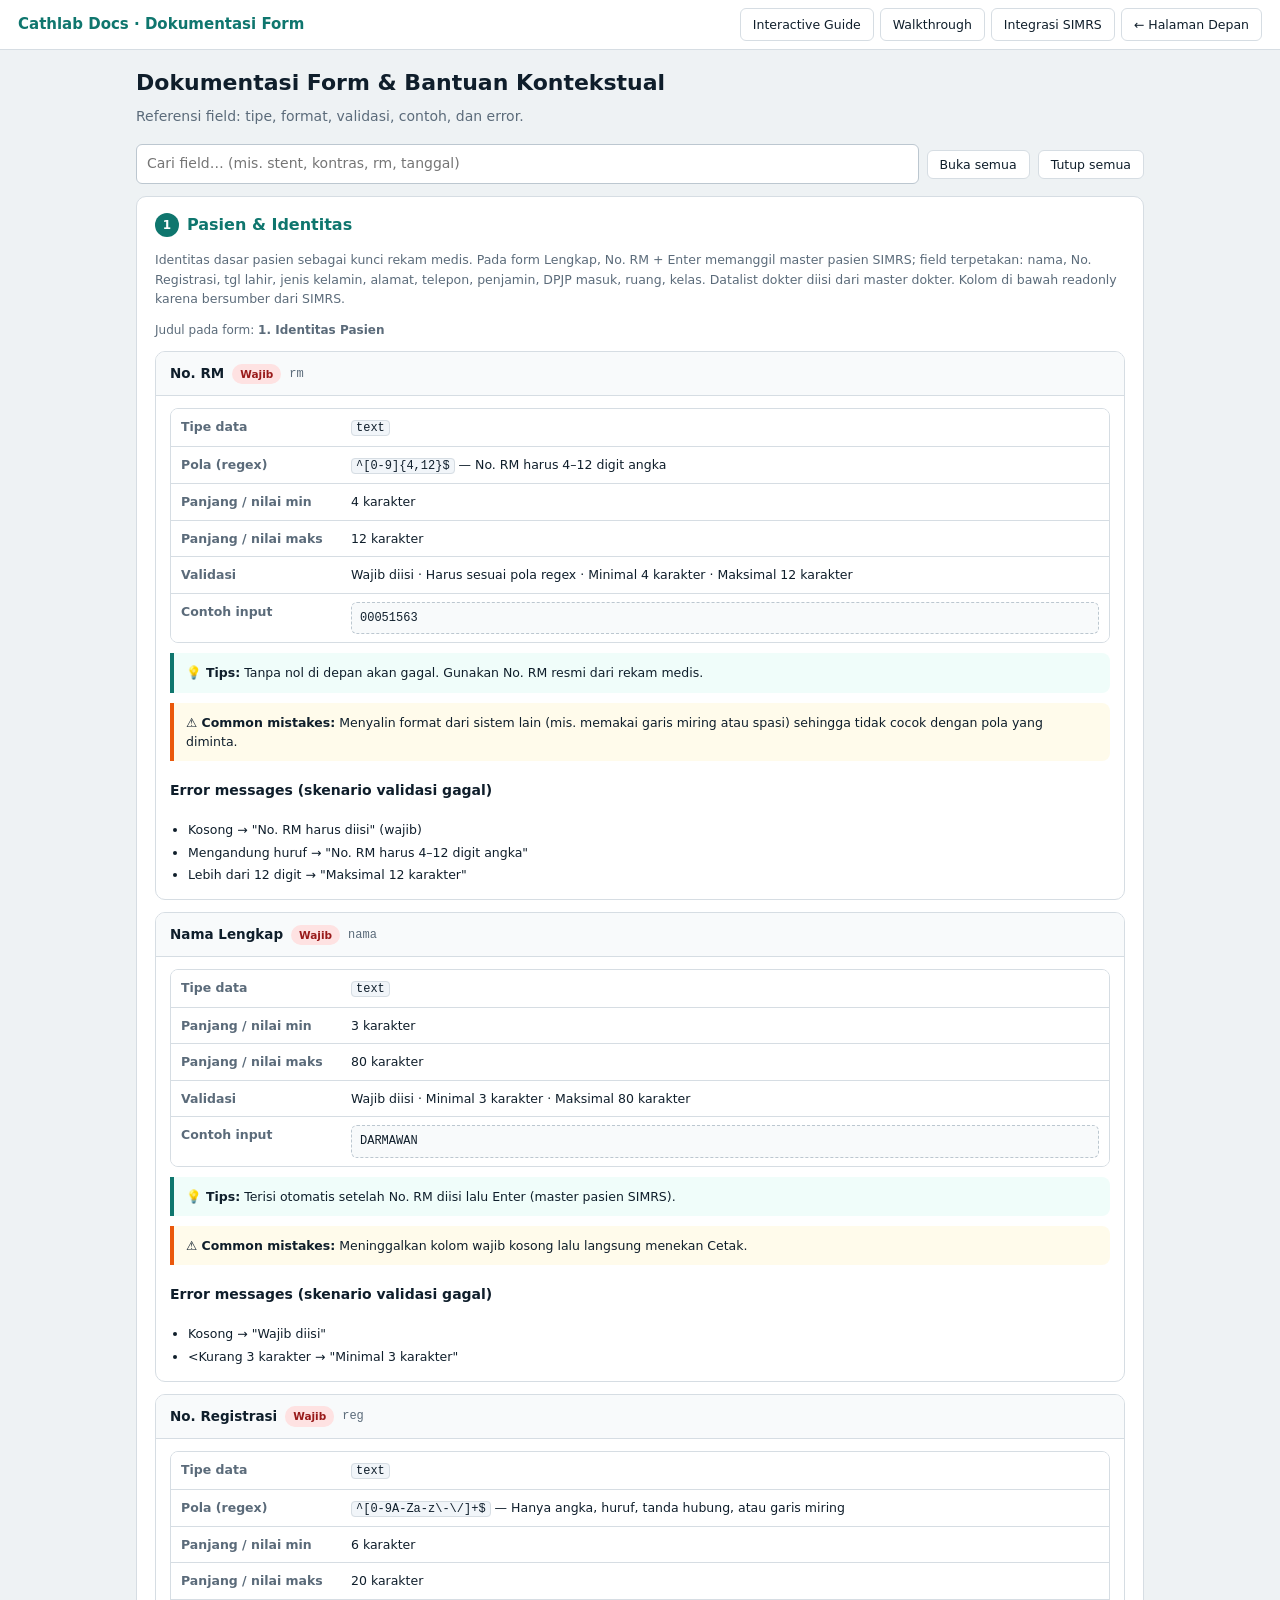
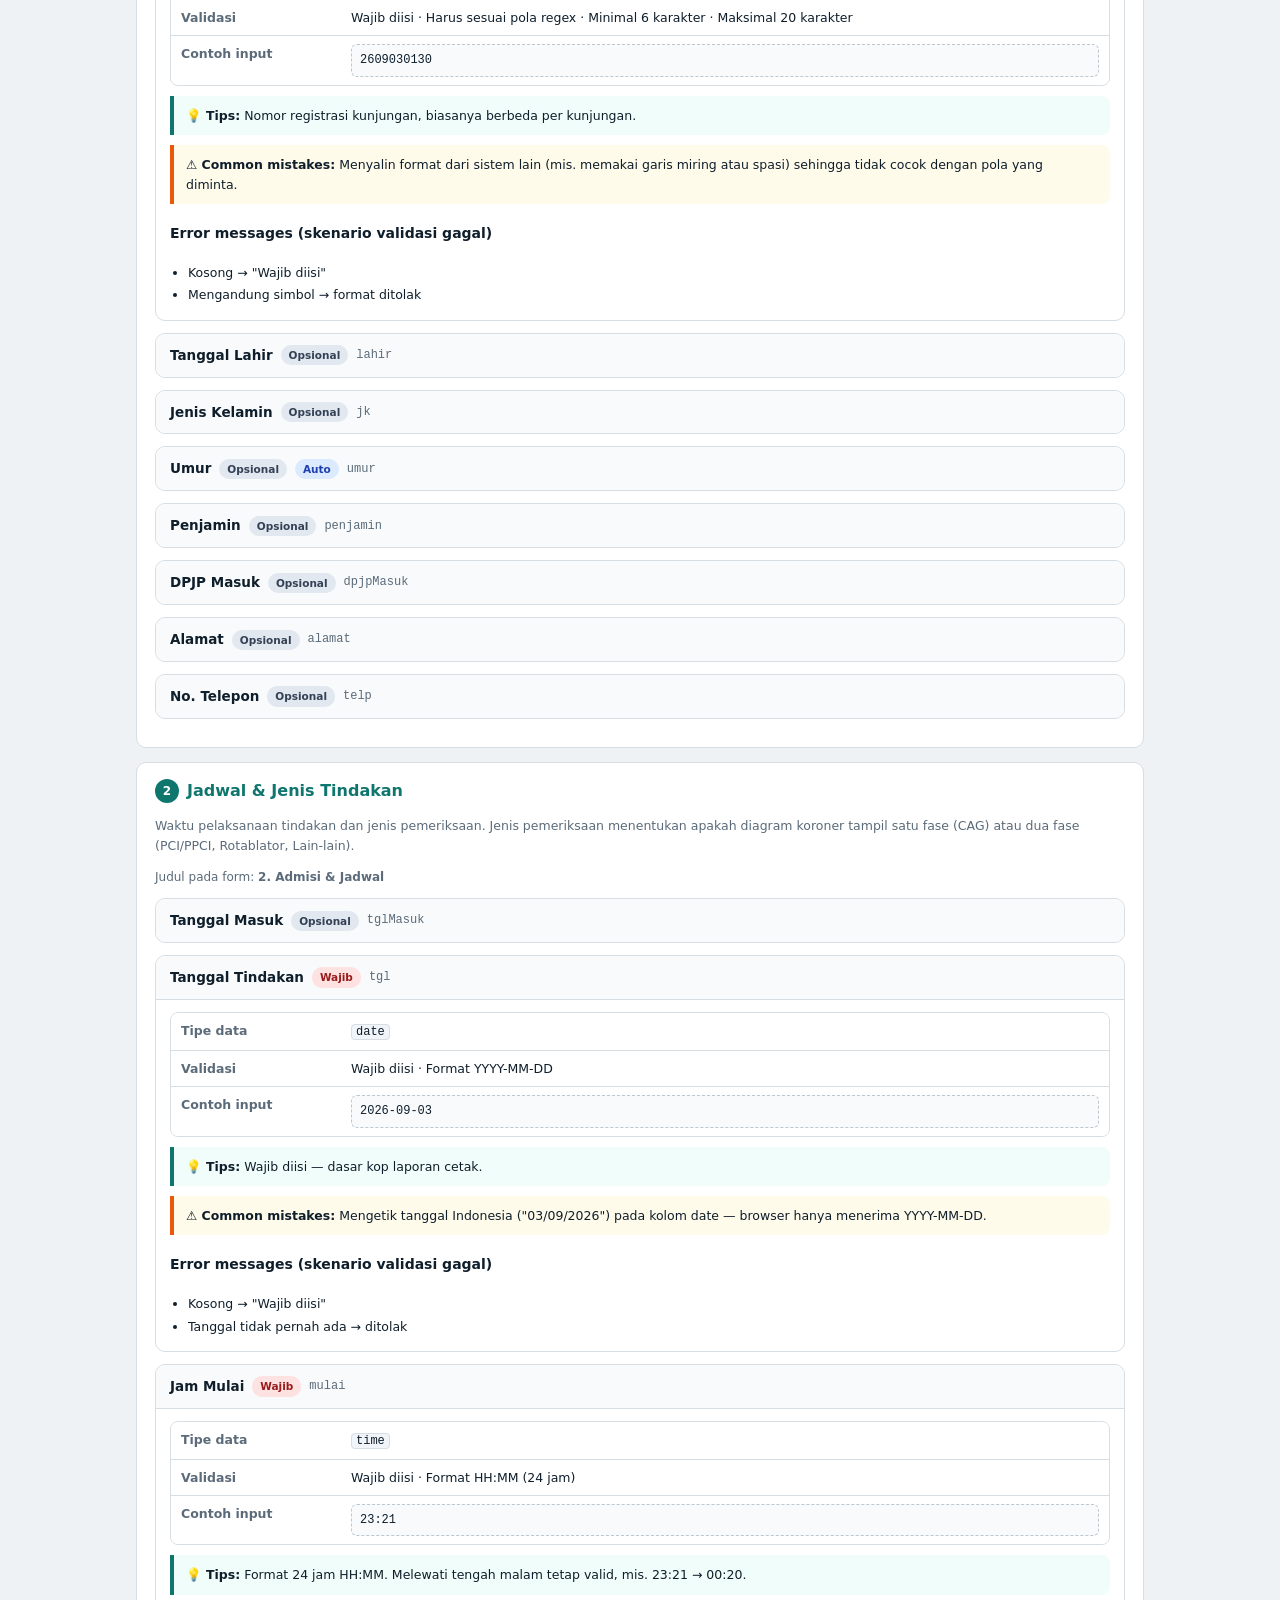
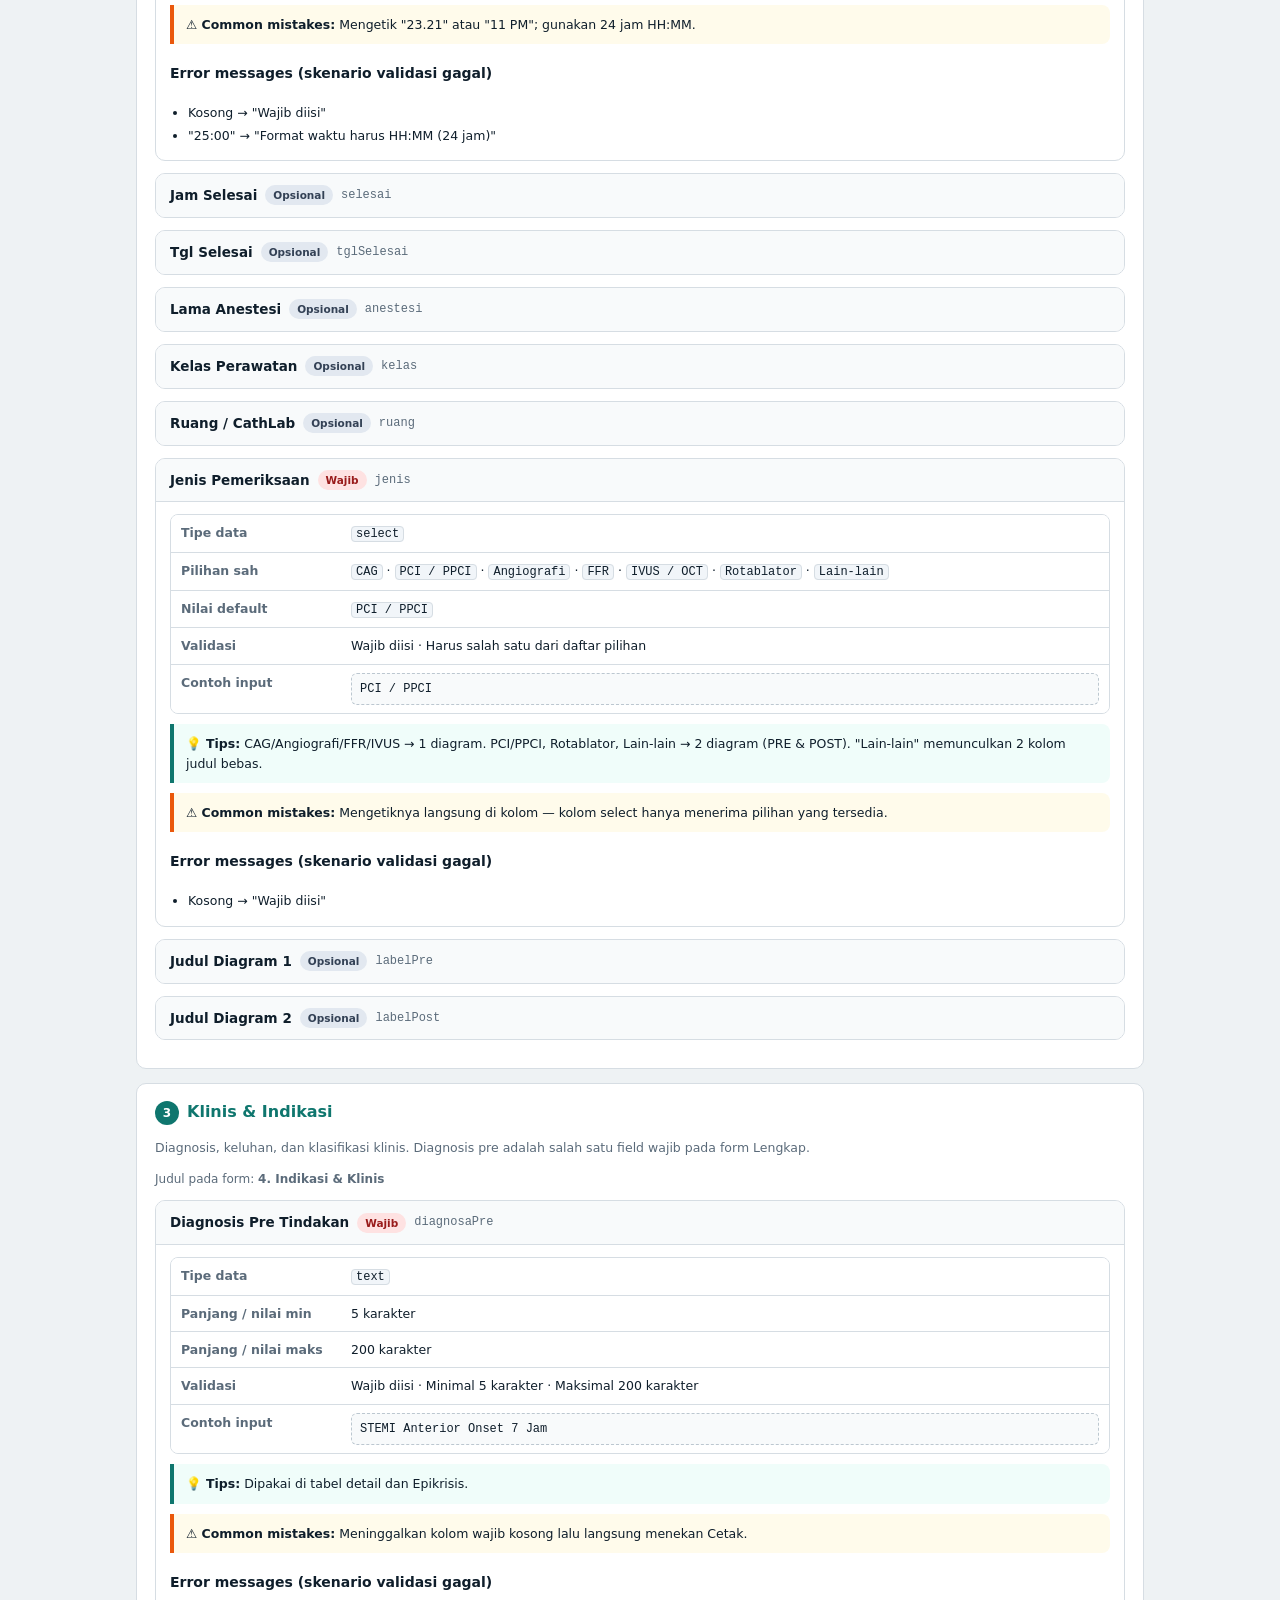
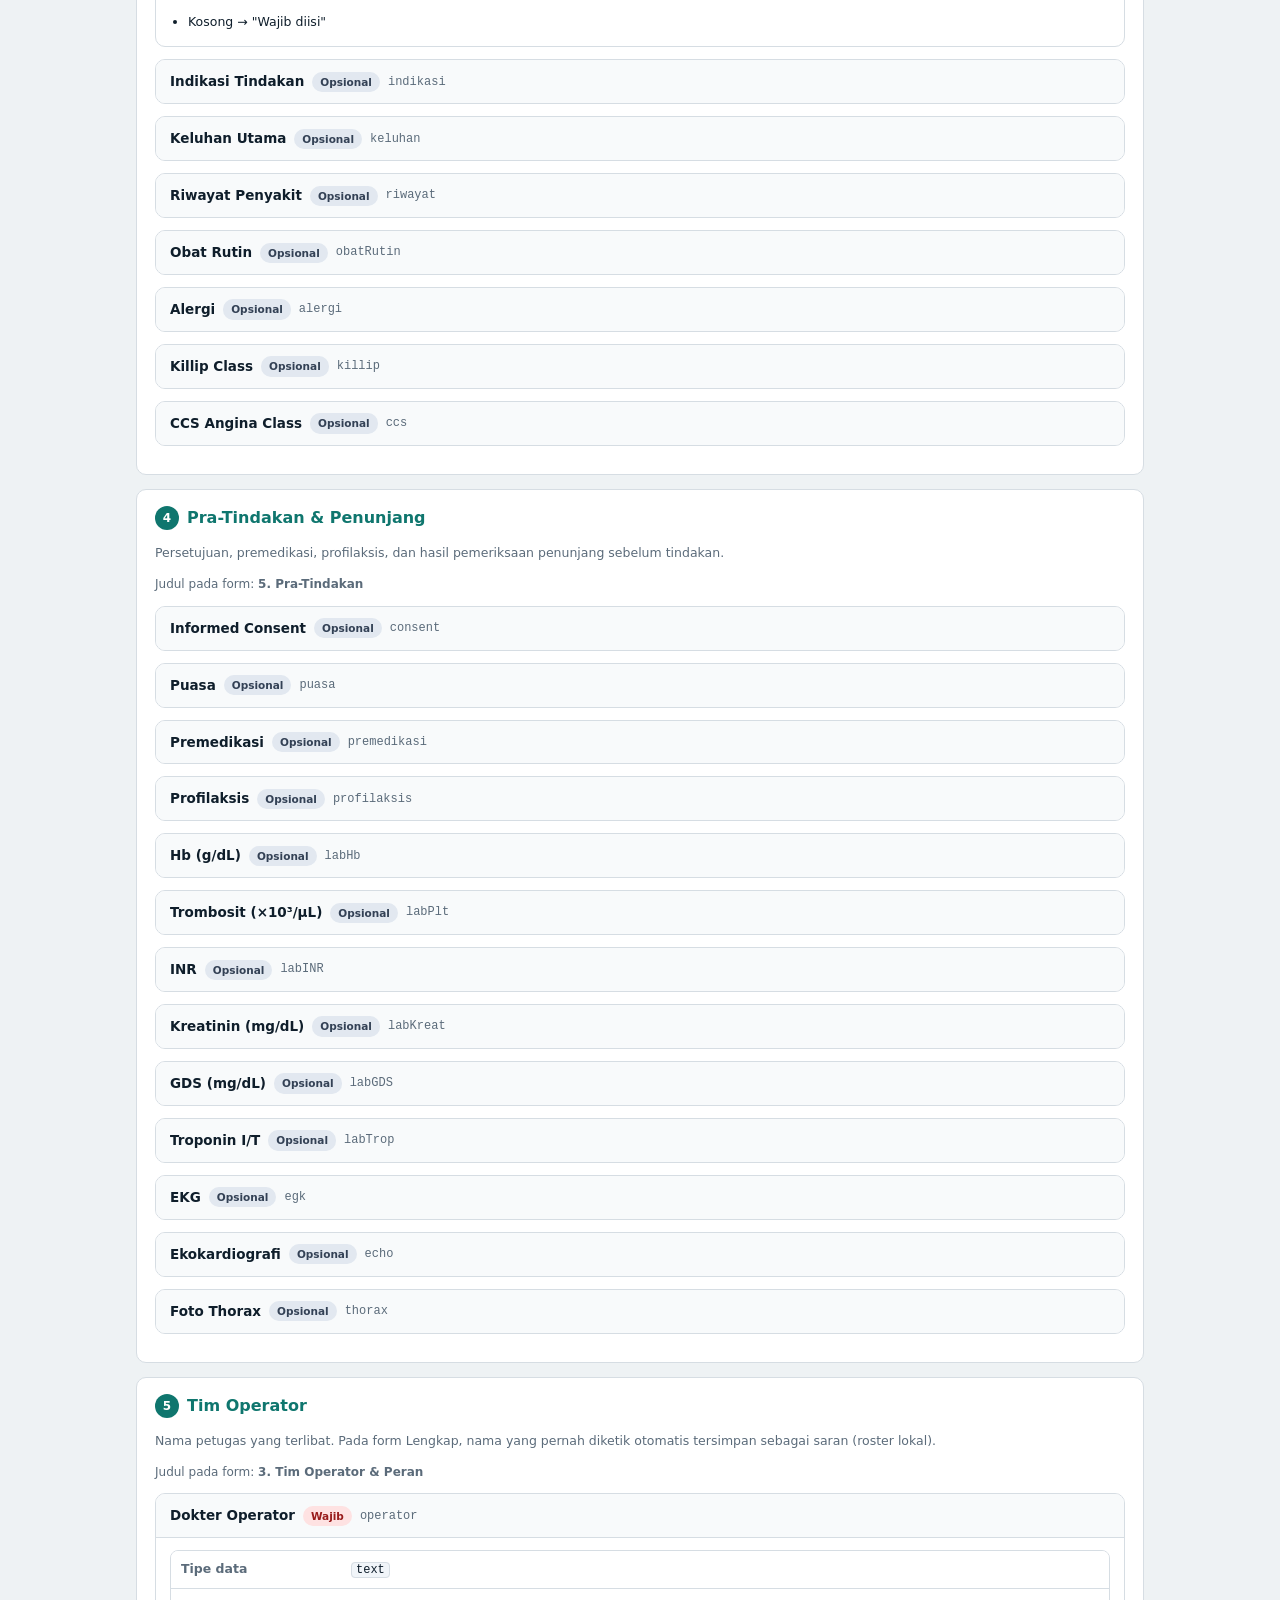
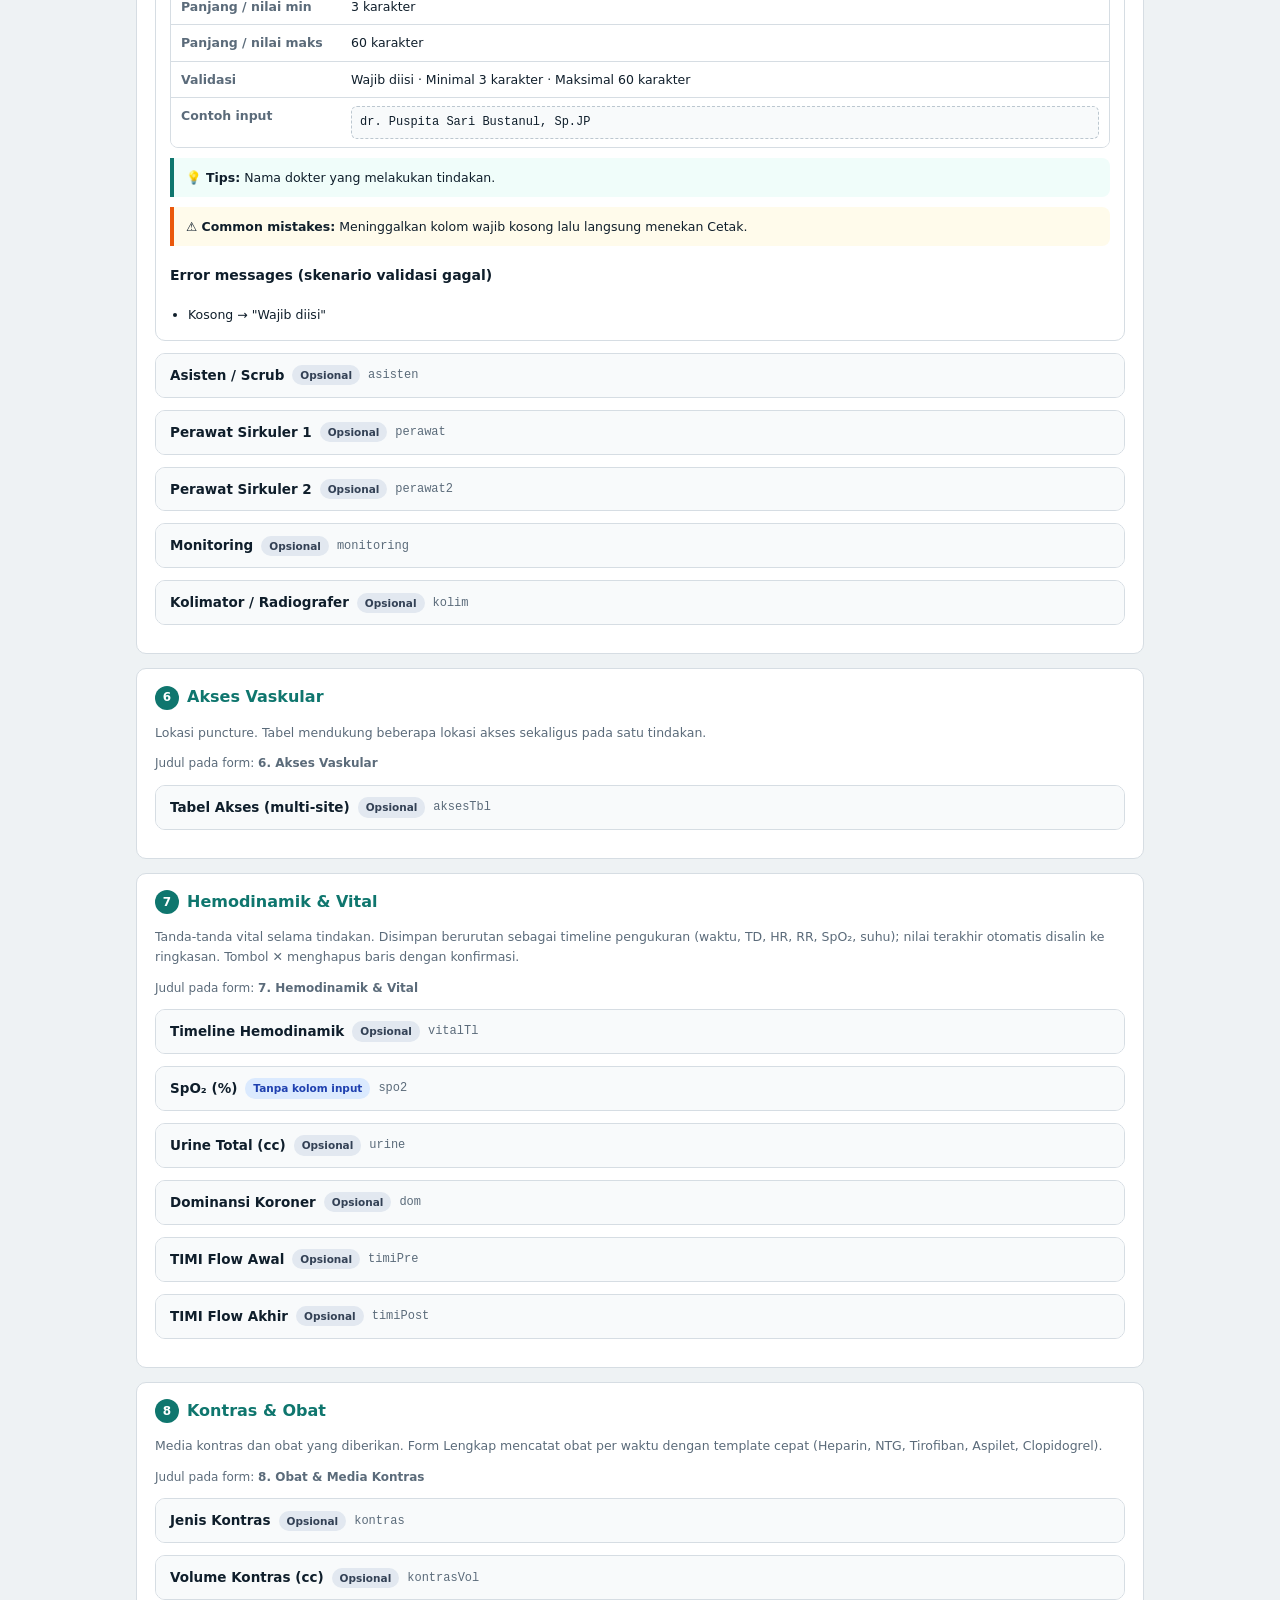
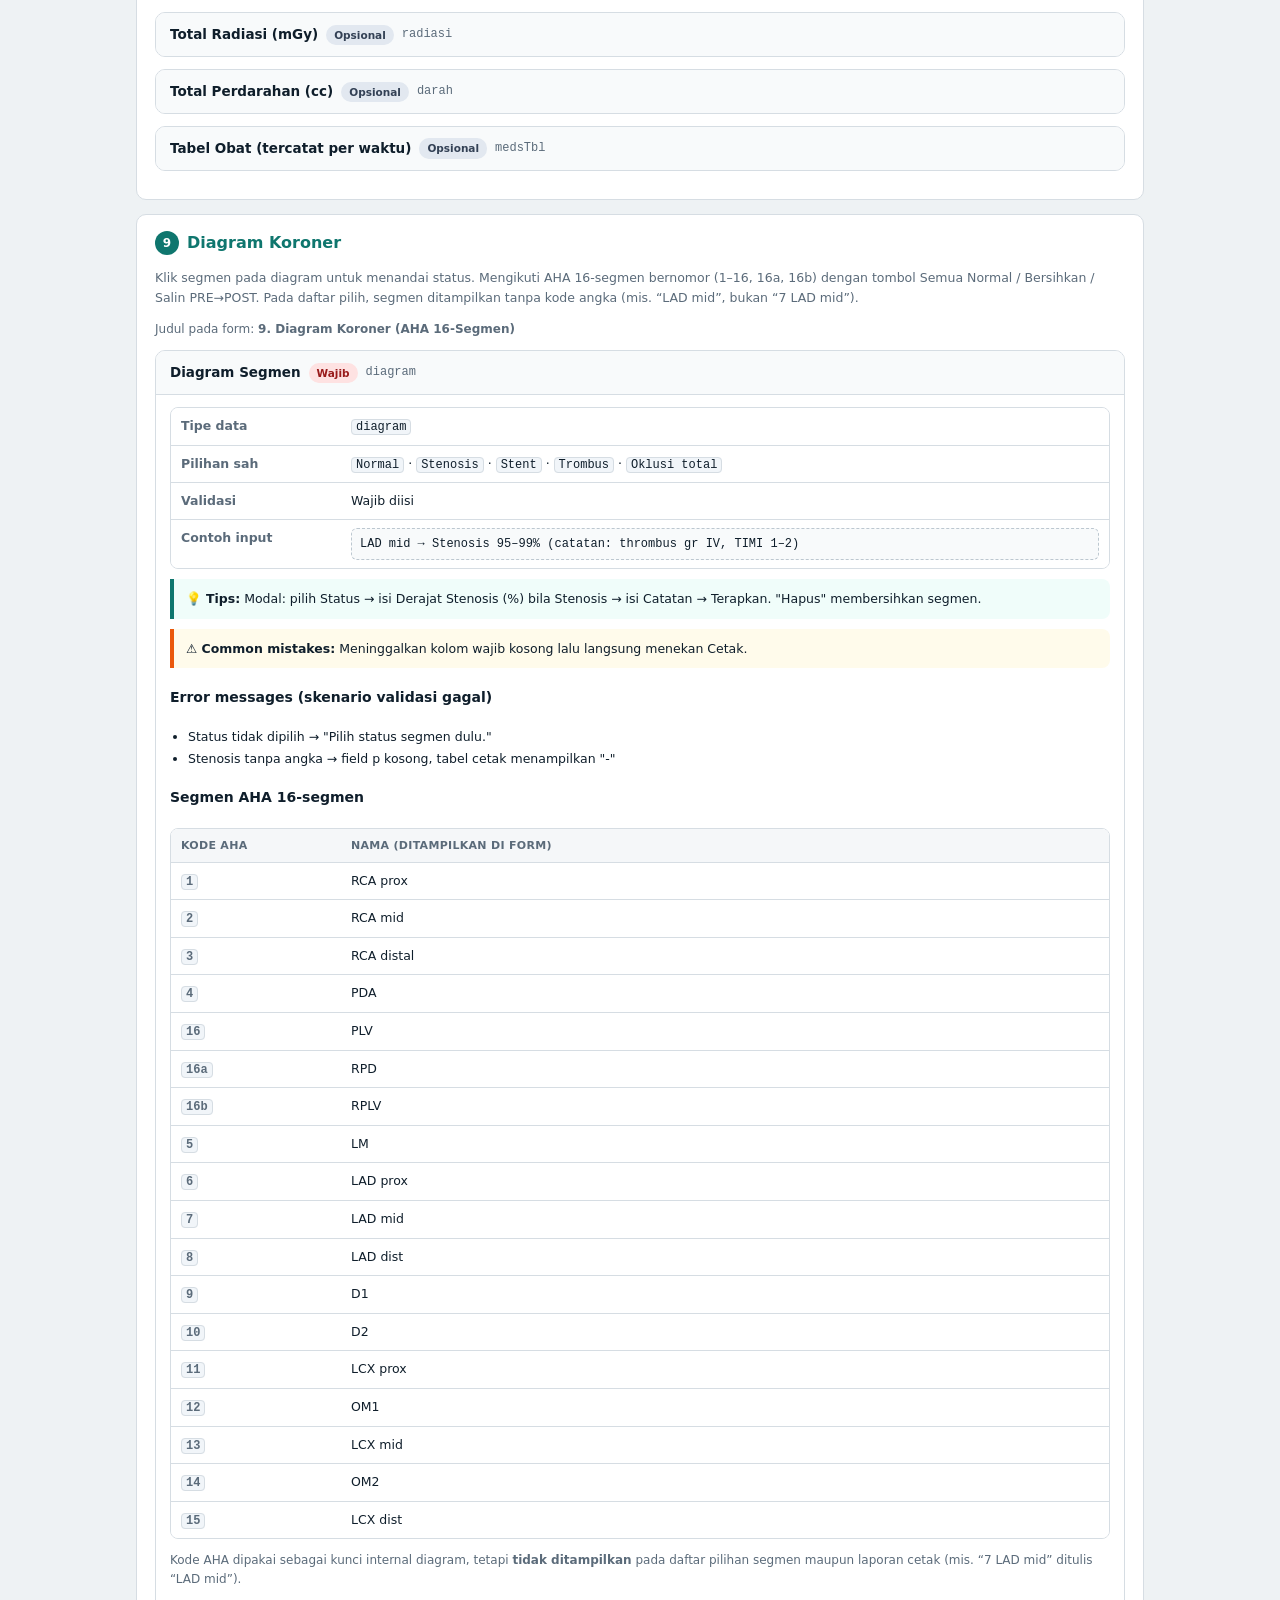
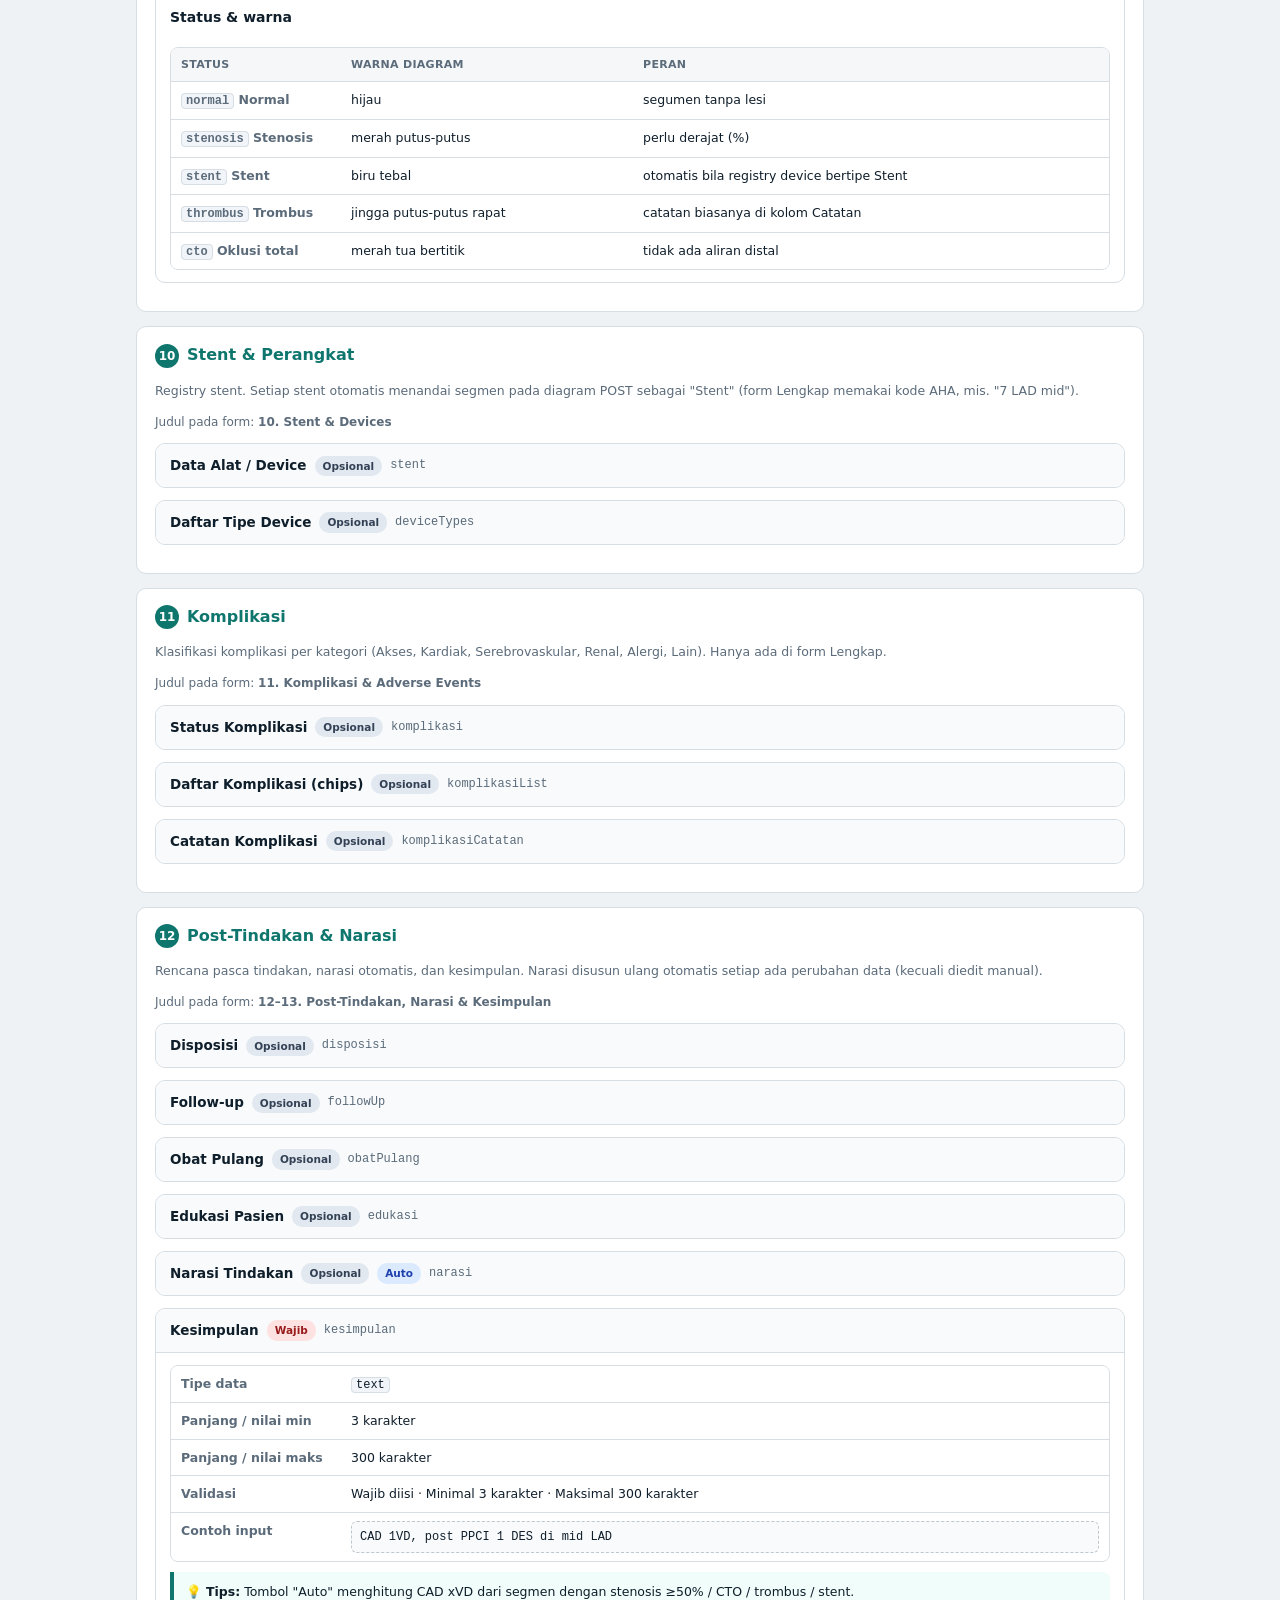
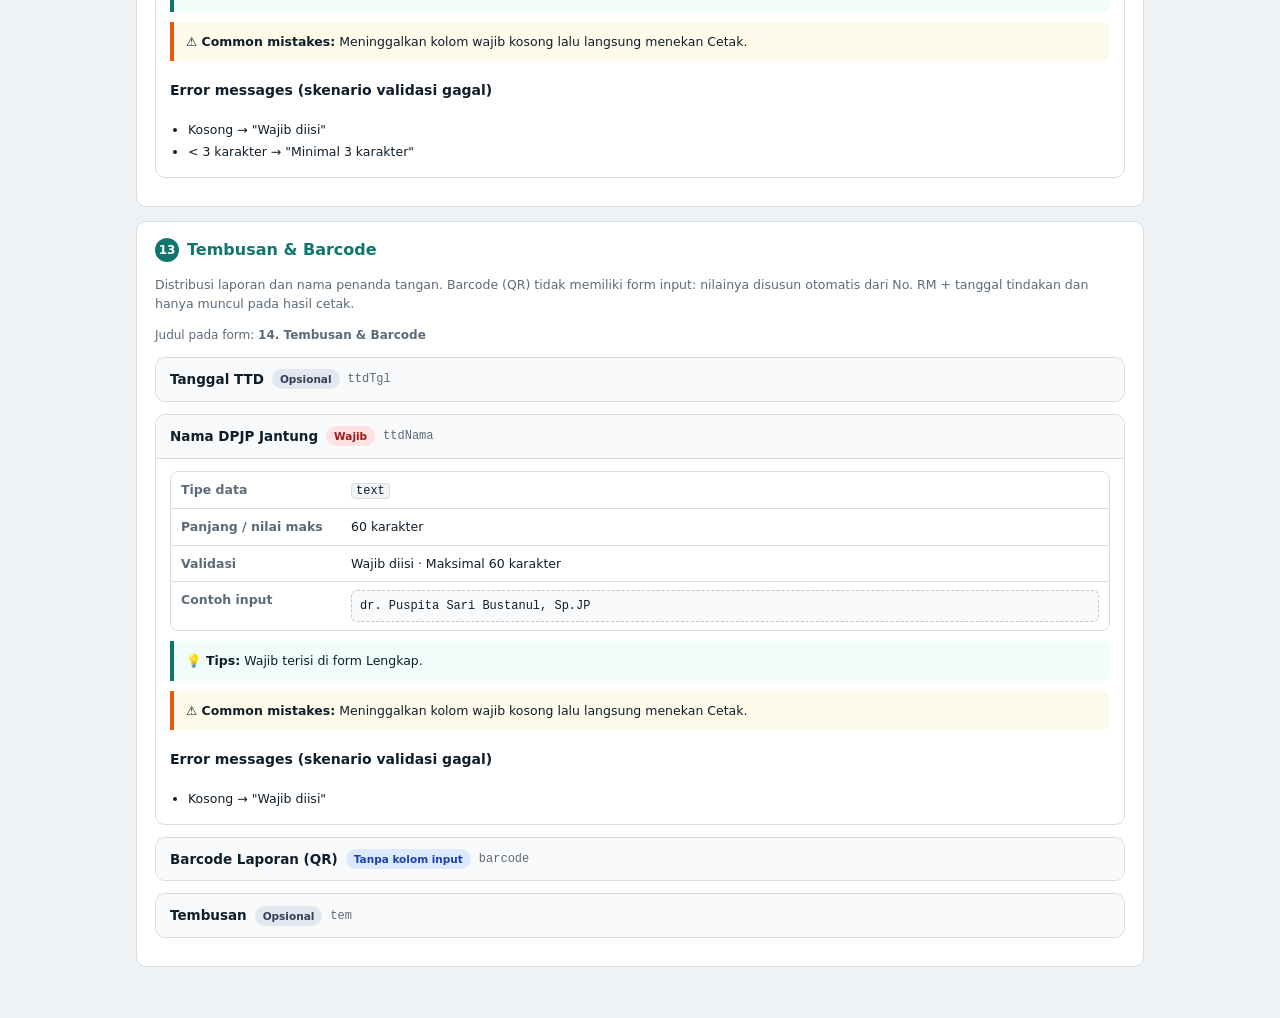
==== commit fd66cedd: "feat: mirror diagram koroner — SISTEM KANAN ke kiri, SISTEM KIRI ke kanan - SEG di-mirror horizontal" ====
--- a/form-docs.html
+++ b/form-docs.html
@@ -21,7 +21,7 @@
 .toc a:hover { background: #f0fdfa; color: var(--ac); }
 .toc a.on { border-left-color: var(--ac); background: #f0fdfa; color: var(--ac); font-weight: 600; }
 
-.layout { display: grid; grid-template-columns: 260px 1fr; gap: 14px; align-items: start; }
+.layout { display: grid; grid-template-columns: 1fr; gap: 14px; align-items: start; }
 @media (max-width: 900px) { .layout { grid-template-columns: 1fr; } .toc { position: static; } }
 
 .doc { scroll-margin-top: 70px; }
@@ -62,7 +62,7 @@
 <main>
   <div class="page-head">
     <h1>Dokumentasi Form &amp; Bantuan Kontekstual</h1>
-    <p>Referensi lengkap setiap field pada <code>form-input-lengkap.html</code> — deskripsi, tipe data, format yang diterima, validasi, contoh input, dan skenario error.</p>
+    <p>Referensi field: tipe, format, validasi, contoh, dan error.</p>
   </div>
 
   <div class="toolbar">
@@ -72,7 +72,6 @@
   </div>
 
   <div class="layout">
-    <aside class="card toc" id="toc"></aside>
     <section id="docs"></section>
   </div>
 </main>
@@ -217,7 +216,6 @@
   function render() {
     var q = query.trim().toLowerCase();
     var html = '';
-    var toc = '';
     var count = 0;
 
     CathlabSchema.SECTIONS.forEach(function (sec) {
@@ -229,7 +227,6 @@
       if (!fields.length) return;
       count += fields.length;
 
-      toc += '<a href="#' + sec.id + '">' + sec.n + '. ' + esc(sec.title) + '</a>';
       html += '<div class="card doc" id="' + sec.id + '">' +
         '<h2><span class="n">' + sec.n + '</span>' + esc(sec.title) + '</h2>' +
         '<p class="hint">' + esc(sec.desc) + '</p>' +
@@ -238,8 +235,7 @@
         '</div>';
     });
 
-    $('#docs').innerHTML = html || '<div class="card empty">Tidak ada field yang cocok dengan pencarian/filter ini.<br><span class="small">Coba kata kunci lain atau pilih filter "Semua".</span></div>';
-    $('#toc').innerHTML = toc || '<p class="muted small">Tidak ada hasil.</p>';
+    $('#docs').innerHTML = html || '<div class="card empty">Tidak ada field yang cocok dengan pencarian ini.<br><span class="small">Coba kata kunci lain.</span></div>';
     $('#q').setAttribute('aria-label', 'Cari field');
     Docs.toast(count + ' field ditampilkan.', '');
   }
@@ -247,16 +243,6 @@
   $('#q').addEventListener('input', Docs.guard(function (e) { query = e.target.value; render(); }, 'pencarian'));
   $('#expandAll').onclick = Docs.guard(function () { Docs.$$('details.fieldset').forEach(function (d) { d.open = true; }); }, 'buka semua');
   $('#collapseAll').onclick = Docs.guard(function () { Docs.$$('details.fieldset').forEach(function (d) { d.open = false; }); }, 'tutup semua');
-
-  /* Highlight TOC saat scroll */
-  window.addEventListener('scroll', Docs.guard(function () {
-    var links = Docs.$$('#toc a'), best = null;
-    links.forEach(function (a) {
-      var el = document.getElementById(a.getAttribute('href').slice(1));
-      if (el && el.getBoundingClientRect().top <= 90) best = a;
-    });
-    links.forEach(function (a) { a.classList.toggle('on', a === best); });
-  }, 'scroll spy'), { passive: true });
 
   render();
 })();
--- a/css/docs.css
+++ b/css/docs.css
@@ -1,6 +1,6 @@
 /* =========================================================
    Dokumentasi Cathlab — shared styles
-   Konsisten dengan form-input-simple / form-input-lengkap
+   Konsisten dengan form-input-lengkap
    ========================================================= */
 :root {
   --ac: #0f766e;
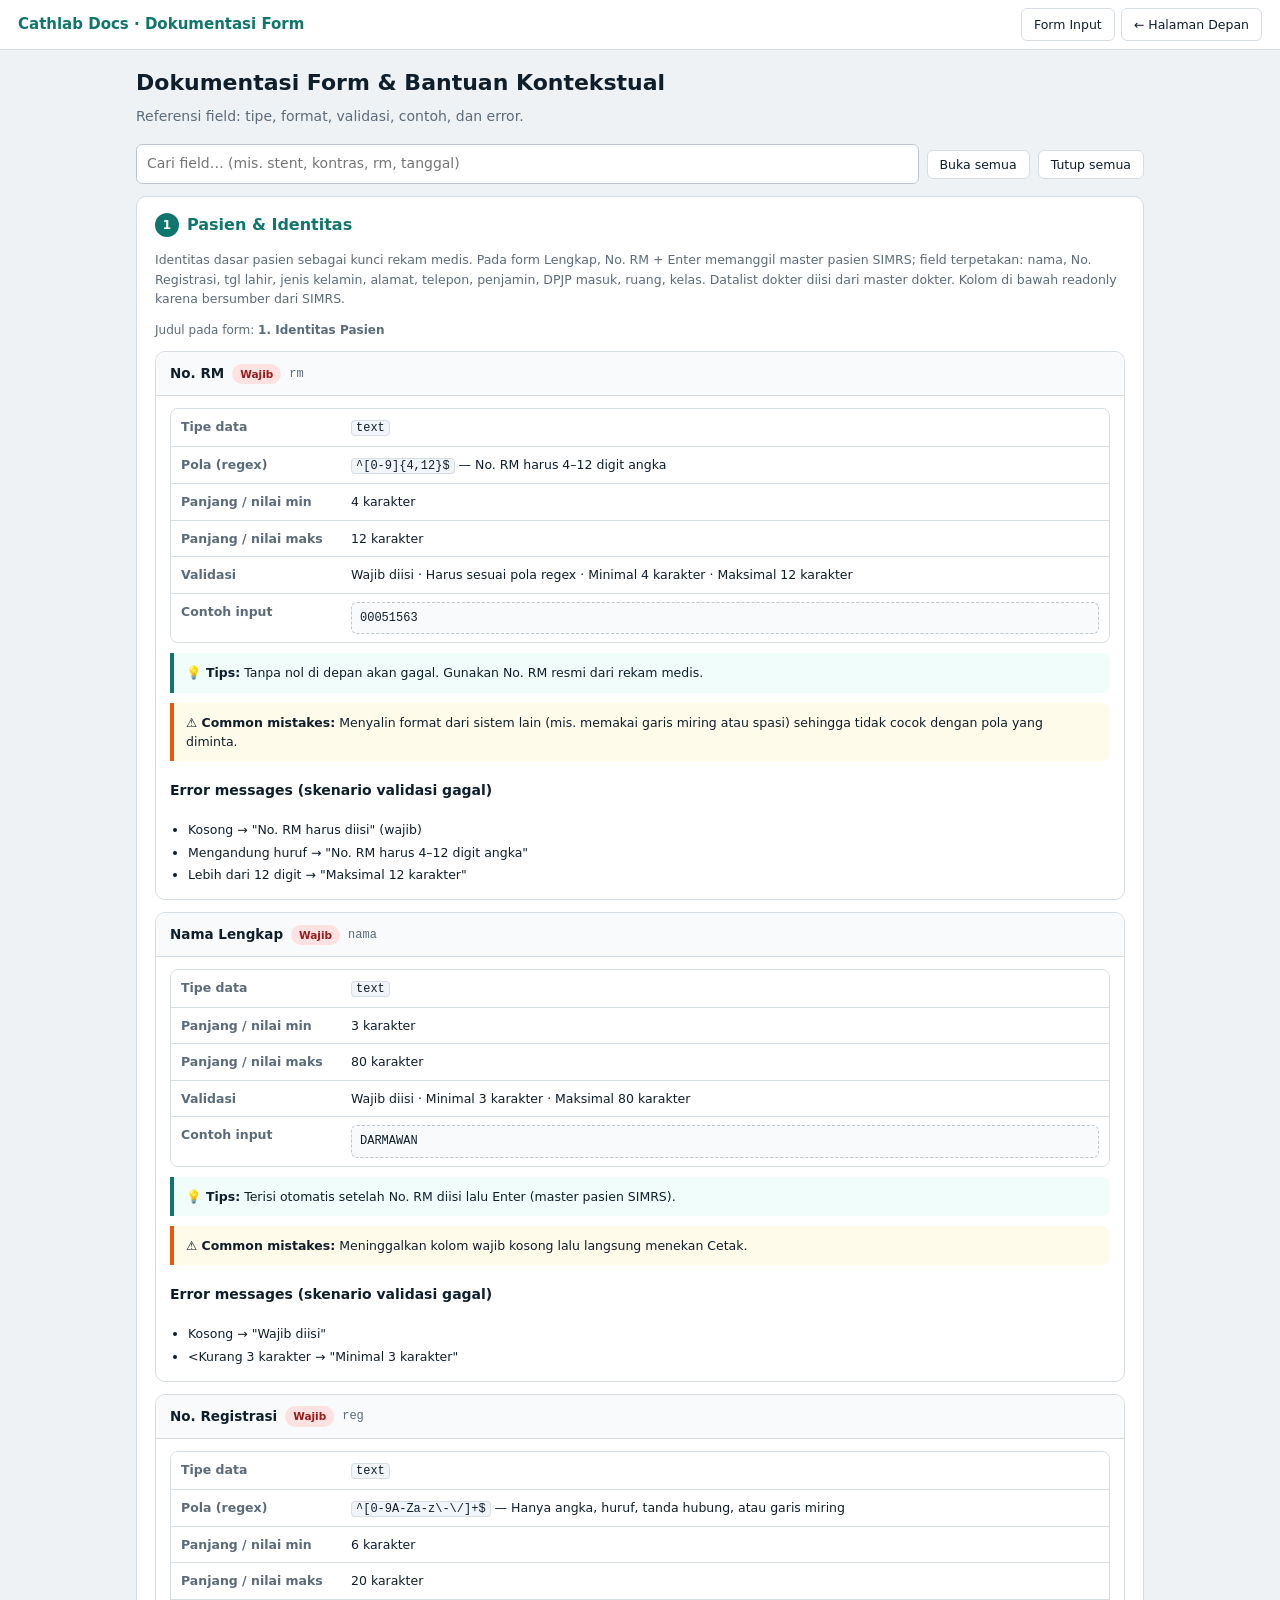
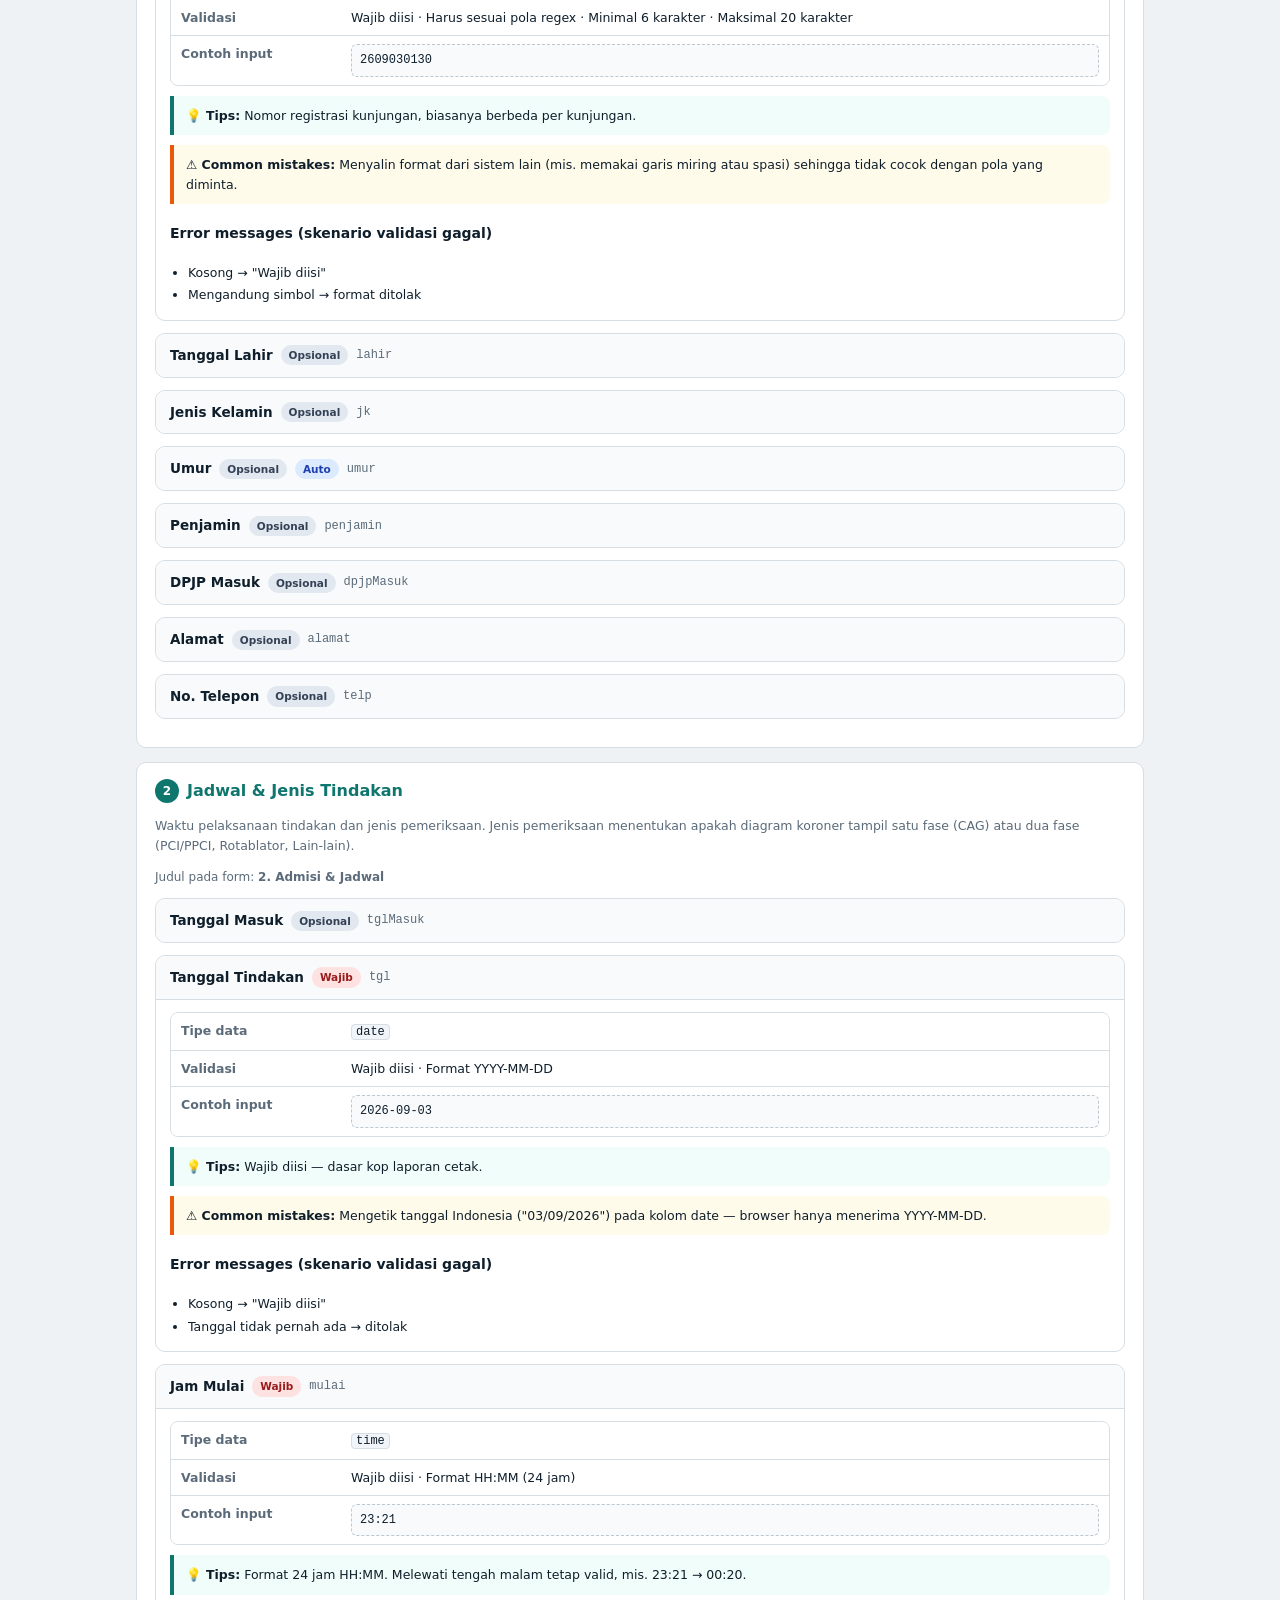
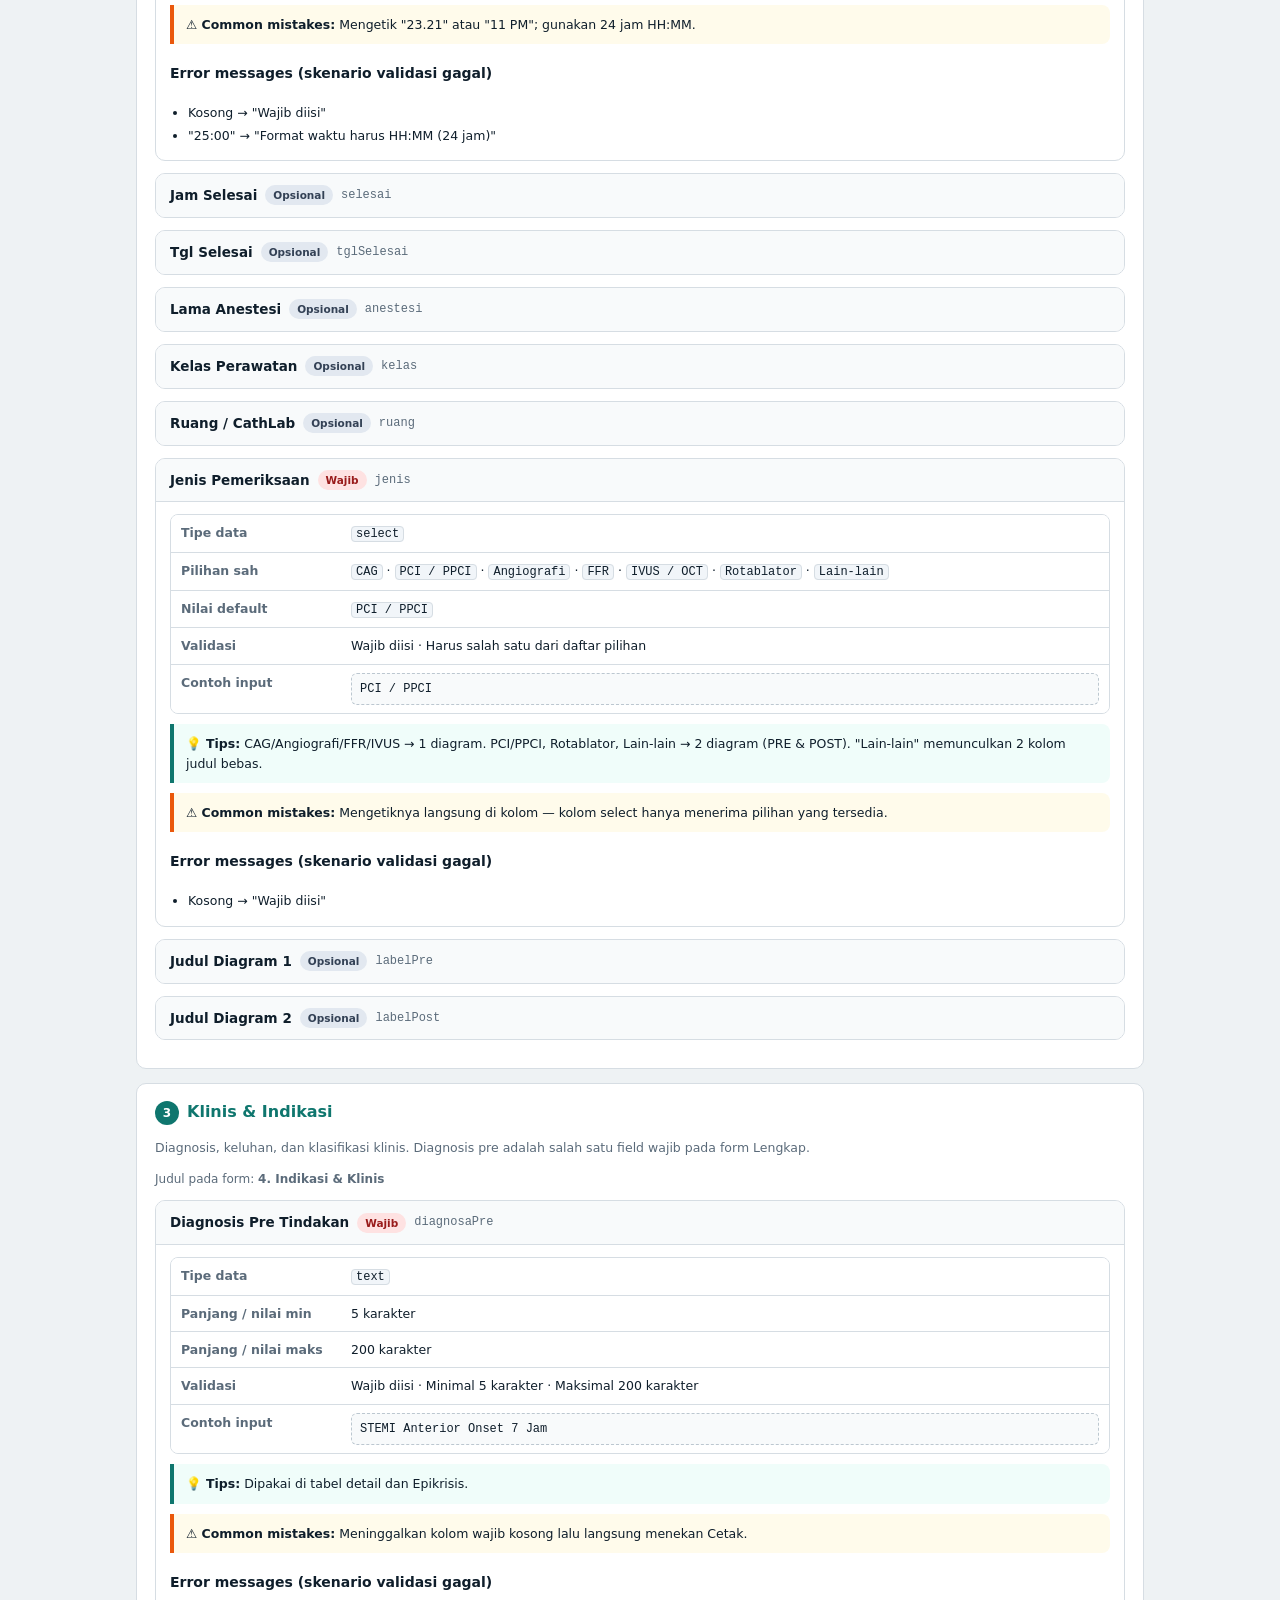
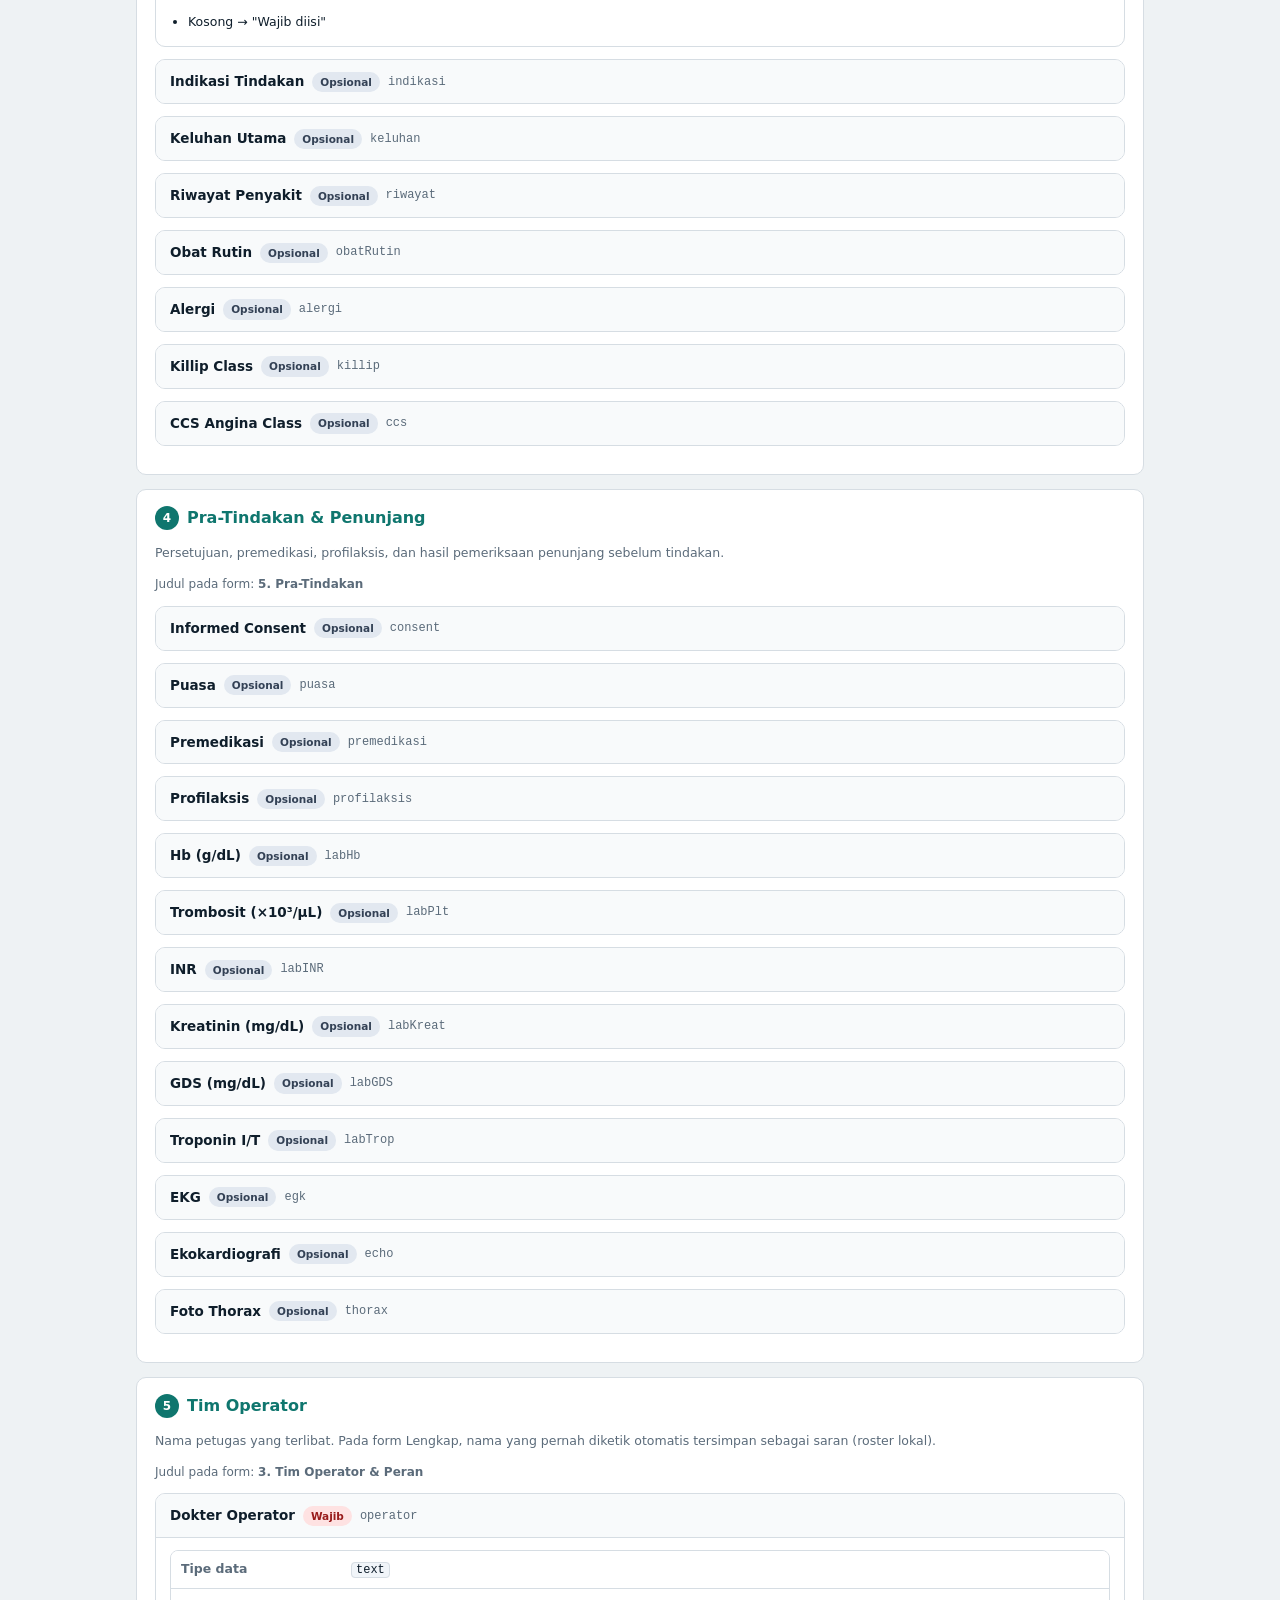
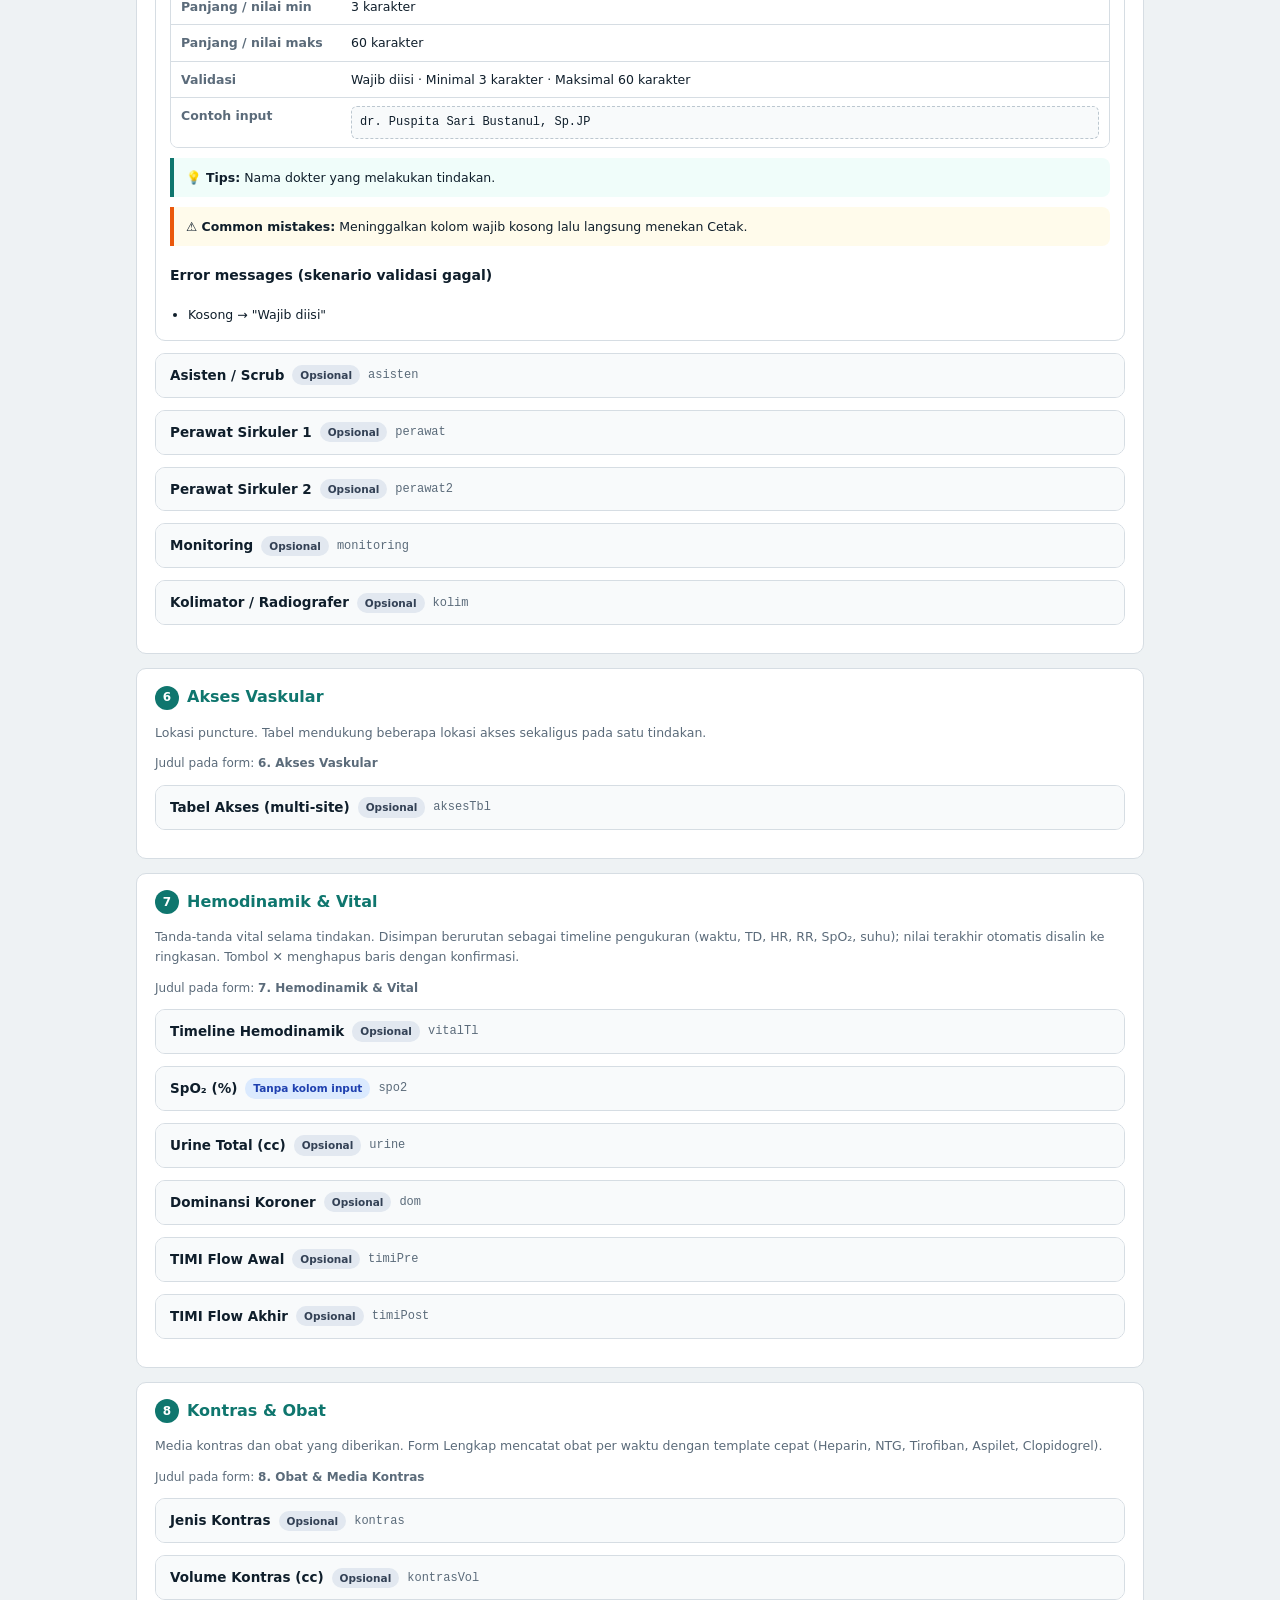
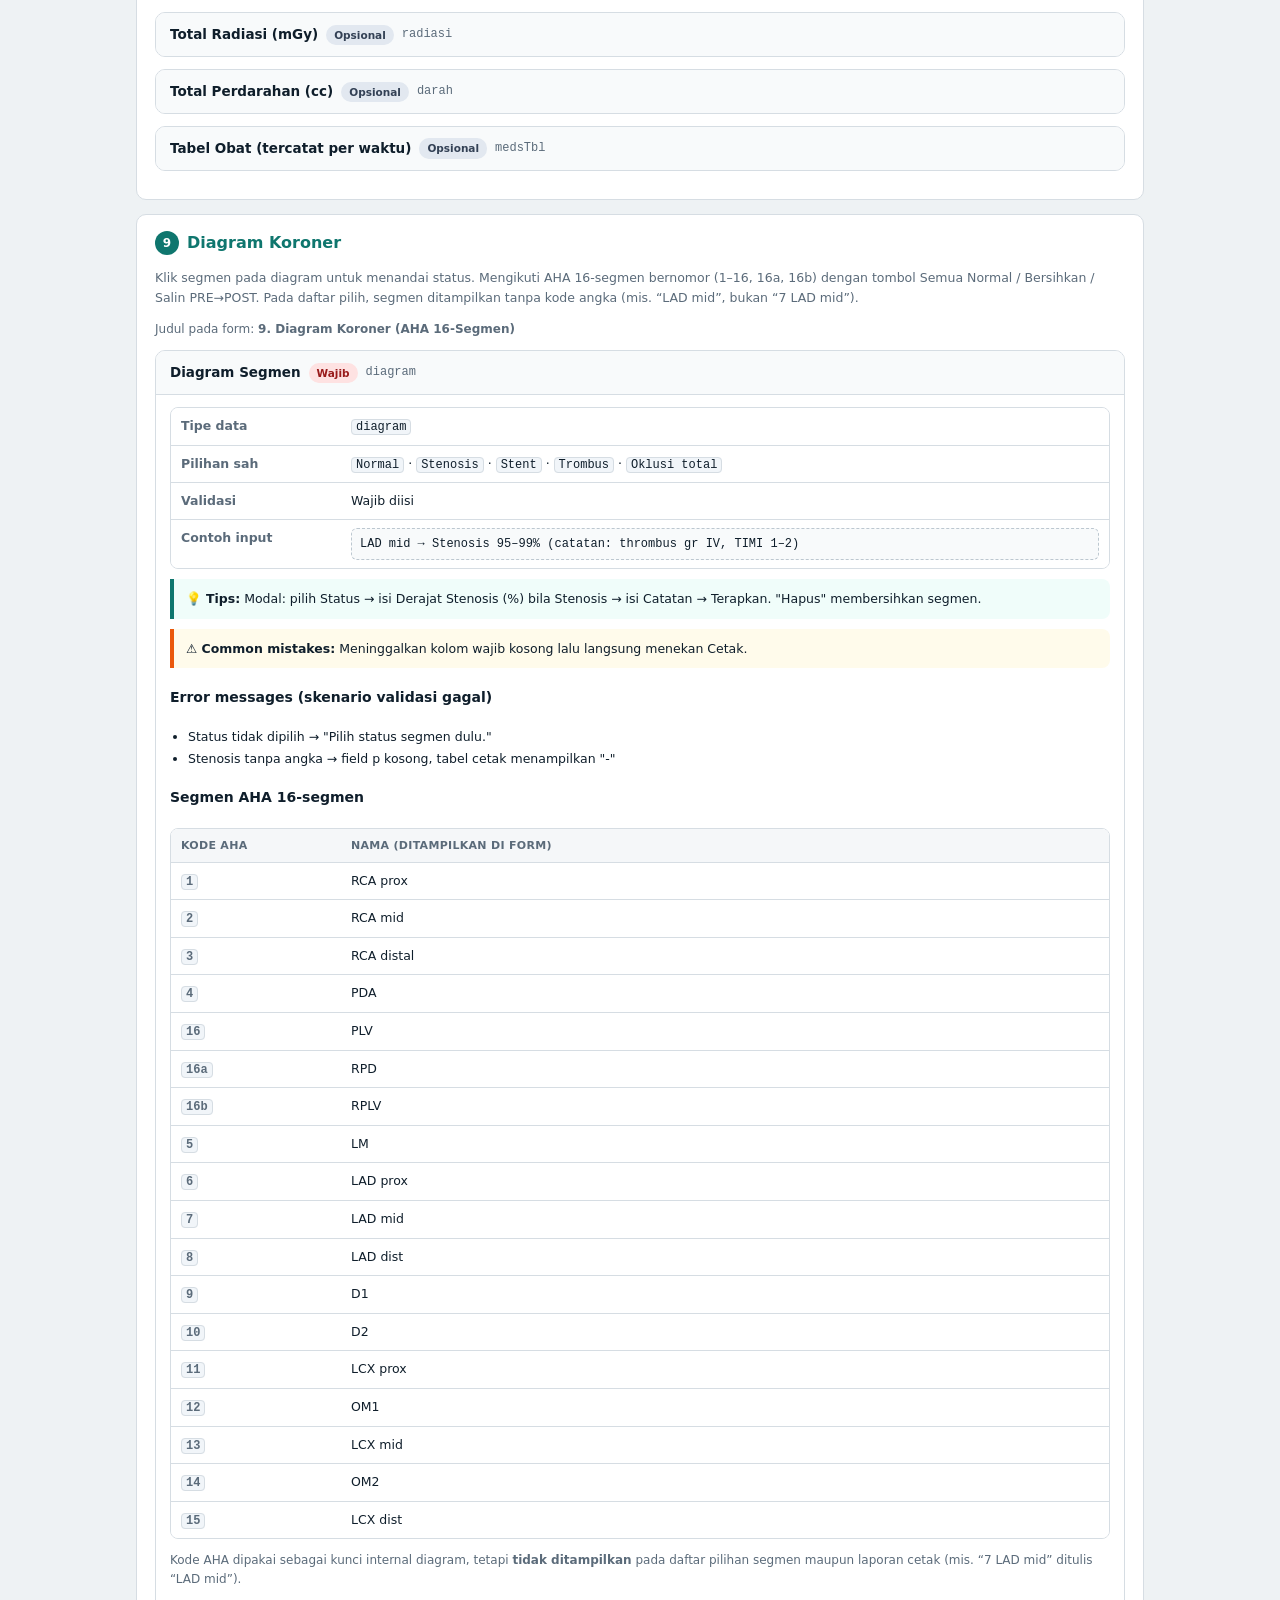
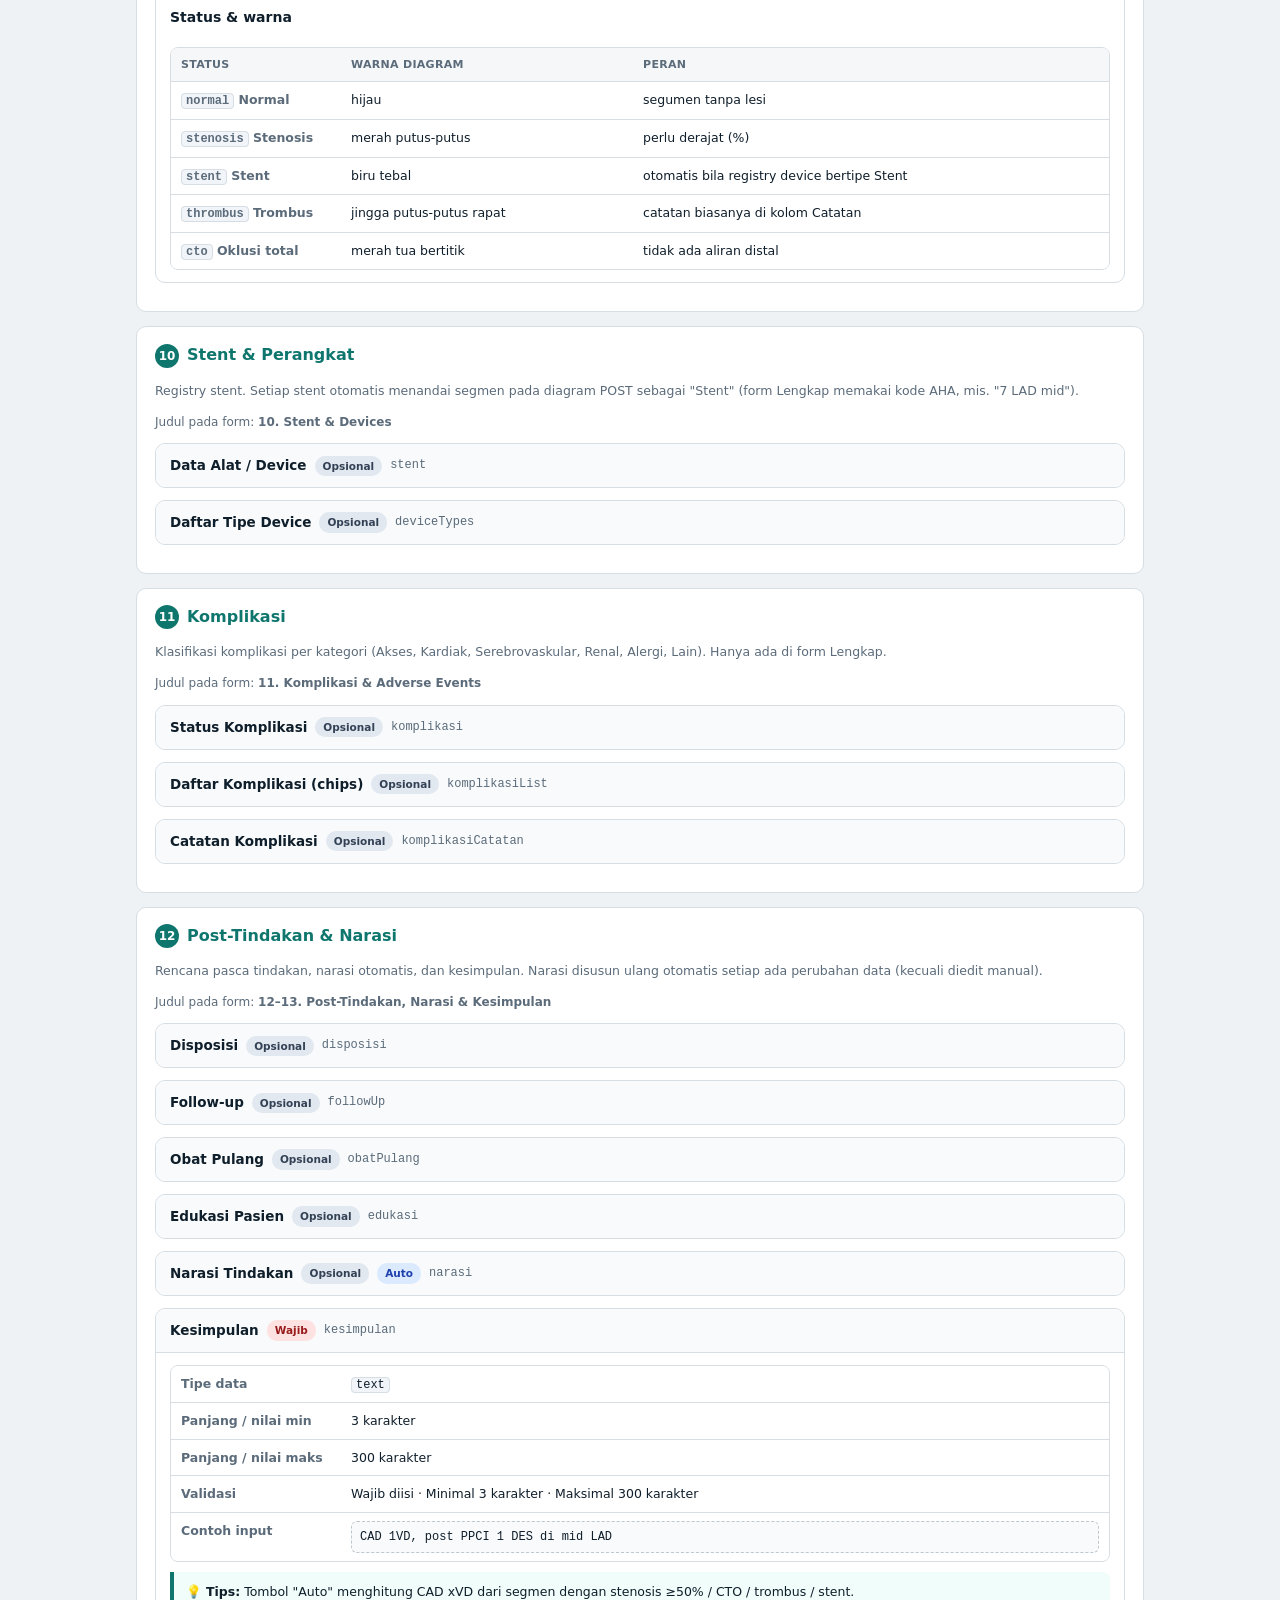
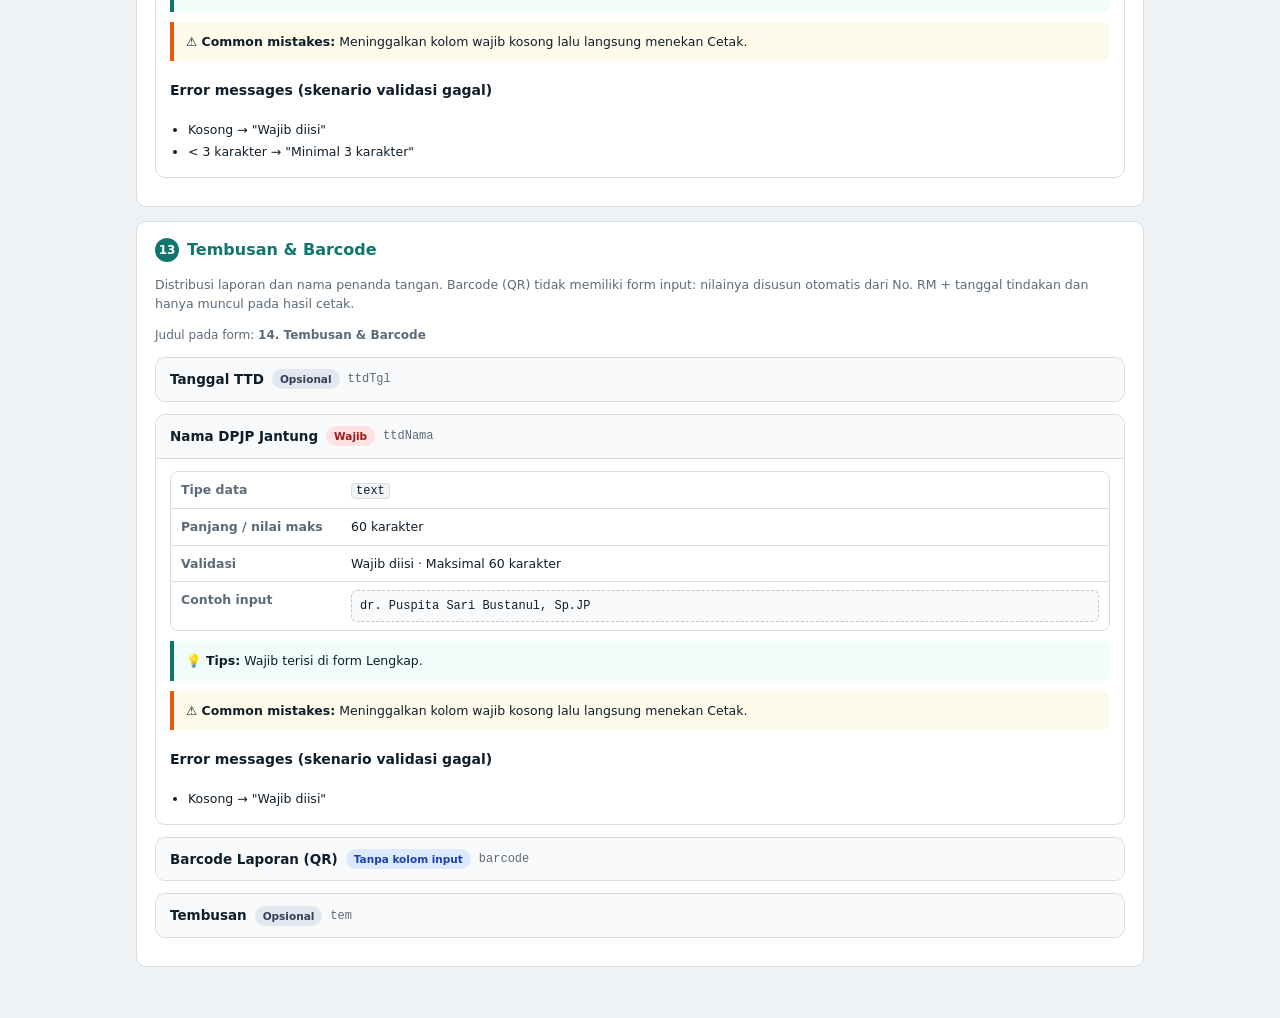
==== commit e934ec43: "feat: sederhanakan halaman depan, rapikan form, betulkan blok TTD - index.html hanya dua tujuan (Isi" ====
--- a/form-docs.html
+++ b/form-docs.html
@@ -52,9 +52,7 @@
 <div class="dbar">
   <div class="t">Cathlab Docs · Dokumentasi Form</div>
   <nav>
-    <a href="form-guide.html">Interactive Guide</a>
-    <a href="form-walkthrough.html">Walkthrough</a>
-    <a href="simrs-guide.html">Integrasi SIMRS</a>
+    <a href="form-input-lengkap.html">Form Input</a>
     <a href="index.html">← Halaman Depan</a>
   </nav>
 </div>
